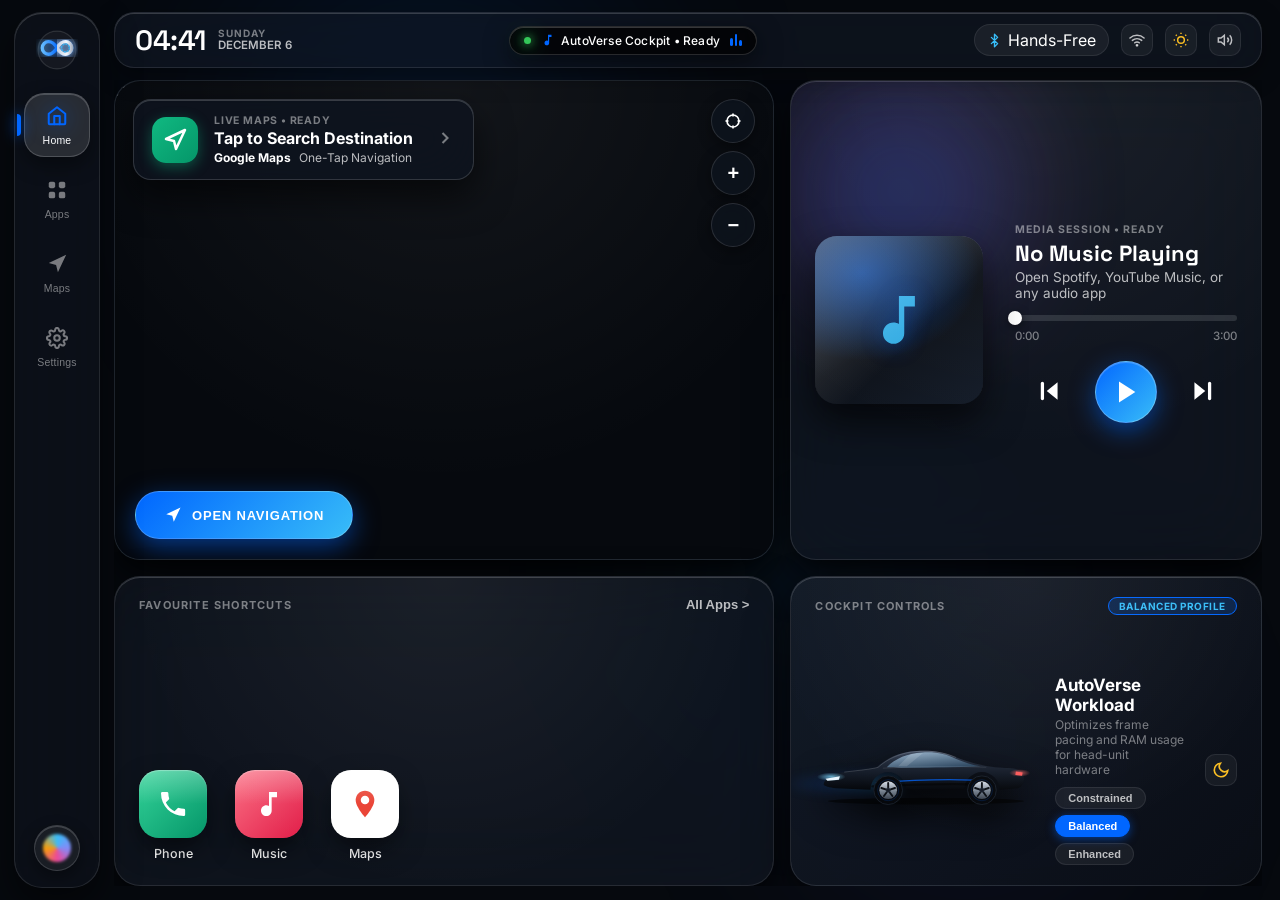
==== app/src/main/assets/cockpit/index.html @ 9f573e47 "0.25.0 theme engine: cockpit dashboard, 12 dynamic themes + icon engine, voice, OBD2, offline maps -" ====
<!DOCTYPE html>
<html lang="en" class="dark">
<head>
  <meta charset="UTF-8" />
  <meta name="viewport" content="width=device-width, initial-scale=1.0" />
  <title>AutoVerse Digital Cockpit — Automotive Edition</title>
  <!-- Google Fonts: SF Pro / Inter & Space Grotesk -->
  <link rel="preconnect" href="https://fonts.googleapis.com" />
  <link rel="preconnect" href="https://fonts.gstatic.com" crossorigin />
  <link href="https://fonts.googleapis.com/css2?family=Geist:wght@400;500;600;700&family=Inter:wght@300;400;500;600;700&family=Space+Grotesk:wght@500;600;700&display=swap" rel="stylesheet" />
  <link rel="stylesheet" href="leaflet/leaflet.css" />
  <link rel="stylesheet" href="style.css" />
</head>
<body class="theme-cobalt">
  <!-- Dynamic Ambient Mesh Backdrop Glow -->
  <div class="ambient-mesh-canvas">
    <div class="mesh-orb orb-1"></div>
    <div class="mesh-orb orb-2"></div>
    <div class="mesh-orb orb-3"></div>
    <div class="starfield-particles" id="starfieldParticles"></div>
  </div>

  <!-- Premium theme signature backdrop (pure CSS, static, GPU-composited) -->
  <div class="theme-flair" id="themeFlair" aria-hidden="true"></div>

  <div class="cockpit-container">
    
    <!-- ======================================================================
         APPLE CARPLAY FLOATING DOCK (LEFT NAVIGATION RAIL)
         ====================================================================== -->
    <aside class="apple-dock" id="appleDock">
      <div class="dock-header">
        <!-- Automotive Emblem with Prismatic Sheen -->
        <div class="dock-brand-emblem" id="brandEmblem" title="AutoVerse Cockpit OS">
          <svg viewBox="0 0 40 40" width="42" height="42" fill="none">
            <defs>
              <linearGradient id="avLoopBlue" x1="4" y1="18" x2="20" y2="18" gradientUnits="userSpaceOnUse">
                <stop stop-color="#6FC4FF"/>
                <stop offset="1" stop-color="#0E71FD"/>
              </linearGradient>
              <linearGradient id="avLoopChrome" x1="21" y1="18" x2="36" y2="18" gradientUnits="userSpaceOnUse">
                <stop stop-color="#C7D2E2"/>
                <stop offset="0.55" stop-color="#F2F6FC"/>
                <stop offset="1" stop-color="#94A1B3"/>
              </linearGradient>
              <clipPath id="avLoopRightClip"><rect x="20" y="0" width="20" height="40"/></clipPath>
              <filter id="appleGlow" x="-20%" y="-20%" width="140%" height="140%">
                <feGaussianBlur stdDeviation="3.5" result="blur" />
                <feComposite in="SourceGraphic" in2="blur" operator="over" />
              </filter>
            </defs>
            <circle cx="20" cy="20" r="18" fill="rgba(255, 255, 255, 0.04)" stroke="rgba(255, 255, 255, 0.12)" stroke-width="1.2"/>
            <path d="M12 24C8.68629 24 6 21.3137 6 18C6 14.6863 8.68629 12 12 12C15.3137 12 18 14.6863 20 18C22 21.3137 24.6863 24 28 24C31.3137 24 34 21.3137 34 18C34 14.6863 31.3137 12 28 12C24.6863 12 22 14.6863 20 18C18 21.3137 15.3137 24 12 24Z" stroke="url(#avLoopBlue)" stroke-width="3.2" stroke-linecap="round" stroke-linejoin="round" filter="url(#appleGlow)"/>
            <g clip-path="url(#avLoopRightClip)">
              <path d="M12 24C8.68629 24 6 21.3137 6 18C6 14.6863 8.68629 12 12 12C15.3137 12 18 14.6863 20 18C22 21.3137 24.6863 24 28 24C31.3137 24 34 21.3137 34 18C34 14.6863 31.3137 12 28 12C24.6863 12 22 14.6863 20 18C18 21.3137 15.3137 24 12 24Z" stroke="url(#avLoopChrome)" stroke-width="3.2" stroke-linecap="round" stroke-linejoin="round" filter="url(#appleGlow)"/>
              <circle cx="28" cy="18" r="3.7" stroke="#35B4F2" stroke-width="1.3" stroke-dasharray="1.1 1.8" stroke-linecap="round" opacity="0.95"/>
            </g>
          </svg>
        </div>
      </div>

      <!-- Dock Navigation Items (Apple Spring Tactile Tiles) -->
      <nav class="dock-nav-group">
        <button class="dock-tile active" data-tab="home" title="Home Dashboard">
          <div class="dock-icon-box">
            <svg viewBox="0 0 24 24" width="22" height="22" fill="none" stroke="currentColor" stroke-width="2.2" stroke-linecap="round" stroke-linejoin="round">
              <path d="M3 9.5L12 2.5L21 9.5V20C21 20.5523 20.5523 21 20 21H4C3.44772 21 3 20.5523 3 20V9.5Z" />
              <path d="M9 21V12H15V21" />
            </svg>
          </div>
          <span class="dock-caption">Home</span>
          <div class="dock-pill-indicator"></div>
        </button>

        <button class="dock-tile" data-tab="apps" title="App Library">
          <div class="dock-icon-box">
            <svg viewBox="0 0 24 24" width="22" height="22" fill="currentColor">
              <rect x="3" y="3" width="7" height="7" rx="2" />
              <rect x="14" y="3" width="7" height="7" rx="2" />
              <rect x="3" y="14" width="7" height="7" rx="2" />
              <rect x="14" y="14" width="7" height="7" rx="2" />
            </svg>
          </div>
          <span class="dock-caption">Apps</span>
          <div class="dock-pill-indicator"></div>
        </button>

        <button class="dock-tile" data-tab="navigation" title="Navigation &amp; Maps">
          <div class="dock-icon-box">
            <svg viewBox="0 0 24 24" width="22" height="22" fill="currentColor">
              <polygon points="3 11 22 2 13 21 11 13 3 11" stroke-linejoin="round" stroke-linecap="round" />
            </svg>
          </div>
          <span class="dock-caption">Maps</span>
          <div class="dock-pill-indicator"></div>
        </button>

        <button class="dock-tile" data-tab="settings" title="System Settings">
          <div class="dock-icon-box">
            <svg viewBox="0 0 24 24" width="22" height="22" fill="none" stroke="currentColor" stroke-width="2.2" stroke-linecap="round" stroke-linejoin="round">
              <circle cx="12" cy="12" r="3" />
              <path d="M19.4 15a1.65 1.65 0 0 0 .33 1.82l.06.06a2 2 0 0 1 0 2.83 2 2 0 0 1-2.83 0l-.06-.06a1.65 1.65 0 0 0-1.82-.33 1.65 1.65 0 0 0-1 1.51V21a2 2 0 0 1-2 2 2 2 0 0 1-2-2v-.09A1.65 1.65 0 0 0 9 19.4a1.65 1.65 0 0 0-1.82.33l-.06.06a2 2 0 0 1-2.83 0 2 2 0 0 1 0-2.83l.06-.06a1.65 1.65 0 0 0 .33-1.82 1.65 1.65 0 0 0-1.51-1H3a2 2 0 0 1-2-2 2 2 0 0 1 2-2h.09A1.65 1.65 0 0 0 4.6 9a1.65 1.65 0 0 0-.33-1.82l-.06-.06a2 2 0 0 1 0-2.83 2 2 0 0 1 2.83 0l.06.06a1.65 1.65 0 0 0 1.82.33H9a1.65 1.65 0 0 0 1-1.51V3a2 2 0 0 1 2-2 2 2 0 0 1 2 2v.09a1.65 1.65 0 0 0 1 1.51 1.65 1.65 0 0 0 1.82-.33l.06-.06a2 2 0 0 1 2.83 0 2 2 0 0 1 0 2.83l-.06.06a1.65 1.65 0 0 0-.33 1.82V9a1.65 1.65 0 0 0 1.51 1H21a2 2 0 0 1 2 2 2 2 0 0 1-2 2h-.09a1.65 1.65 0 0 0-1.51 1z"/>
            </svg>
          </div>
          <span class="dock-caption">Settings</span>
          <div class="dock-pill-indicator"></div>
        </button>
      </nav>

      <!-- Bottom Voice Assistant Quick Launch -->
      <div class="dock-footer">
        <button class="siri-orb-btn" id="siriOrbBtn" title="Voice Assistant">
          <div class="siri-orb-inner"></div>
        </button>
      </div>
    </aside>

    <!-- ======================================================================
         MAIN VIEWPORT
         ====================================================================== -->
    <main class="cockpit-viewport">
      
      <!-- TOP STATUS BAR (FROSTED GLASS ISLAND) -->
      <header class="glass-status-bar">
        <!-- Left: Digital Clock & Date -->
        <div class="status-clock-group">
          <span class="apple-clock" id="clockDisplay">09:41</span>
          <div class="status-date-stack">
            <span class="apple-day" id="dayDisplay">SATURDAY</span>
            <span class="apple-date" id="dateDisplay">OCTOBER 18</span>
          </div>
        </div>

        <!-- Center: Dynamic Island Morphing Capsule -->
        <div class="dynamic-island-capsule" id="dynamicIsland" title="Click to expand Now Playing">
          <div class="island-compact-view">
            <div class="island-pulse-dot"></div>
            <div class="island-content">
              <svg viewBox="0 0 24 24" width="14" height="14" fill="currentColor" class="island-icon">
                <path d="M12 3v10.55c-.59-.34-1.27-.55-2-.55-2.21 0-4 1.79-4 4s1.79 4 4 4 4-1.79 4-4V7h4V3h-6z"/>
              </svg>
              <span class="island-text" id="islandTrack">AutoVerse Cockpit • Ready</span>
            </div>
            <div class="island-bars">
              <span class="wave-bar b1"></span>
              <span class="wave-bar b2"></span>
              <span class="wave-bar b3"></span>
            </div>
          </div>

          <!-- Expanded Island Dropdown Tray -->
          <div class="island-expanded-tray" id="islandExpandedTray">
            <div class="expanded-island-inner">
              <div class="expanded-thumb">
                <div class="artwork-fallback" aria-hidden="true">
                  <svg viewBox="0 0 24 24"><path d="M12 3v10.55c-.59-.34-1.27-.55-2-.55-2.21 0-4 1.79-4 4s1.79 4 4 4 4-1.79 4-4V7h4V3h-6z" fill="currentColor"/></svg>
                </div>
                <img class="expanded-thumb-img" alt="" hidden />
              </div>
              <div class="expanded-meta">
                <span class="expanded-title">No Music Playing</span>
                <span class="expanded-artist">AutoVerse Media</span>
              </div>
              <div class="expanded-controls">
                <button class="island-mini-btn" id="islandPrevBtn">⏮</button>
                <button class="island-mini-btn island-play-btn" id="islandPlayBtn">▶</button>
                <button class="island-mini-btn" id="islandNextBtn">⏭</button>
              </div>
            </div>
          </div>
        </div>

        <!-- Right: Real Automotive Head-Unit Connectivity & Controls -->
        <div class="status-hardware-group">
          <!-- Driving-mode indicator (shown when the vehicle is moving) -->
          <div class="glass-status-chip driving-chip" id="drivingChip" title="Driving mode active" hidden>
            <svg viewBox="0 0 24 24" width="14" height="14" fill="none" stroke="#4ADE80" stroke-width="2.2" stroke-linecap="round" stroke-linejoin="round">
              <circle cx="12" cy="12" r="9"/>
              <circle cx="12" cy="12" r="3"/>
              <path d="M12 3v6M3.5 9.5l5.6 1.6M20.5 9.5l-5.6 1.6M6 19l4-4.5M18 19l-4-4.5"/>
            </svg>
            <span>Driving</span>
          </div>
          <!-- Bluetooth Phone Status -->
          <div class="glass-status-chip bt-status-chip" title="Bluetooth Hands-Free Connected">
            <svg viewBox="0 0 24 24" width="15" height="15" fill="none" stroke="#38BDF8" stroke-width="2.2" stroke-linecap="round" stroke-linejoin="round">
              <path d="M7 7l10 10-5 5V2l5 5L7 17"/>
            </svg>
            <span class="bt-name-text">Hands-Free</span>
          </div>

          <!-- Wi-Fi Link -->
          <div class="glass-icon-chip" title="Wi-Fi Hotspot Connected">
            <svg viewBox="0 0 24 24" width="16" height="16" fill="none" stroke="currentColor" stroke-width="2.2" stroke-linecap="round" stroke-linejoin="round">
              <path d="M5 12.55a11 11 0 0 1 14.08 0"/>
              <path d="M1.42 9a16 16 0 0 1 21.16 0"/>
              <path d="M8.53 16.11a6 6 0 0 1 6.95 0"/>
              <circle cx="12" cy="20" r="1" fill="currentColor"/>
            </svg>
          </div>

          <!-- Quick Night Dimmer / Screen Off Toggle -->
          <button class="glass-icon-chip spring-press" id="headlightDimmerBtn" title="Toggle Night Dimmer / Blackout Mode">
            <svg viewBox="0 0 24 24" width="16" height="16" fill="none" stroke="#FBBF24" stroke-width="2.2">
              <circle cx="12" cy="12" r="5"/>
              <line x1="12" y1="1" x2="12" y2="3"/>
              <line x1="12" y1="21" x2="12" y2="23"/>
              <line x1="4.22" y1="4.22" x2="5.64" y2="5.64"/>
              <line x1="18.36" y1="18.36" x2="19.78" y2="19.78"/>
              <line x1="1" y1="12" x2="3" y2="12"/>
              <line x1="21" y1="12" x2="23" y2="12"/>
              <line x1="4.22" y1="19.78" x2="5.64" y2="18.36"/>
              <line x1="18.36" y1="5.64" x2="19.78" y2="4.22"/>
            </svg>
          </button>

          <!-- Master Audio Mute Toggle -->
          <button class="glass-icon-chip spring-press" id="masterMuteBtn" title="Mute Audio">
            <svg viewBox="0 0 24 24" width="16" height="16" fill="none" stroke="currentColor" stroke-width="2.2">
              <polygon points="11 5 6 9 2 9 2 15 6 15 11 19 11 5"/>
              <path d="M19.07 4.93a10 10 0 0 1 0 14.14M15.54 8.46a5 5 0 0 1 0 7.07"/>
            </svg>
          </button>
        </div>
      </header>

      <!-- ======================================================================
           TAB 1: APPLE CARPLAY DASHBOARD (HOME SCREEN)
           ====================================================================== -->
      <section class="screen-canvas active" id="tab-home">
        <div class="home-bento-grid">
          
          <!-- TOP-LEFT (HERO): LIVE GOOGLE MAPS WIDGET -->
          <div class="glass-card hero-maps-bento interactive-tilt">
            <!-- Real Live Interactive Map Canvas -->
            <div id="liveHomeMap" class="real-live-map-hero"></div>
            
            <!-- Map Vignette Overlay -->
            <div class="map-depth-vignette"></div>

            <!-- GPS Accuracy & Provider Status -->
            <div class="nav-status-pill">
              <span class="dot-gps-live"></span>
              <span id="homeGpsStatusText">GPS Active • Google Maps Live</span>
            </div>

            <!-- Dynamic Commute / Route Handoff Navigation Island -->
            <div class="tbt-guidance-pill" id="homeNavGuidanceCard" data-nav-target="navigation">
              <div class="tbt-turn-icon-box" id="homeNavTurnIcon">
                <svg viewBox="0 0 24 24" width="24" height="24" fill="none" stroke="#FFFFFF" stroke-width="2.5" stroke-linecap="round" stroke-linejoin="round">
                  <polygon points="3 11 22 2 13 21 11 13 3 11"/>
                </svg>
              </div>
              <div class="tbt-turn-info">
                <div class="tbt-dest-tag" id="homeNavTag">LIVE MAPS • READY</div>
                <div class="tbt-maneuver-text" id="homeNavManeuver">Tap to Search Destination</div>
                <div class="tbt-eta-meta" id="homeNavEta">
                  <span class="tbt-eta-min" id="homeNavEtaMin">Google Maps</span>
                  <span class="tbt-eta-dist" id="homeNavEtaDist">One-Tap Navigation</span>
                </div>
              </div>
              <div class="tbt-arrow-btn">
                <svg viewBox="0 0 24 24" width="20" height="20" fill="none" stroke="currentColor" stroke-width="2.5">
                  <polyline points="9 18 15 12 9 6"/>
                </svg>
              </div>
            </div>

            <!-- Floating Quick Map Controls -->
            <div class="map-floating-controls">
              <button class="glass-round-ctrl spring-press" id="homeRecenterBtn" title="Recenter Location">
                <svg viewBox="0 0 24 24" width="18" height="18" fill="none" stroke="currentColor" stroke-width="2.2">
                  <circle cx="12" cy="12" r="8"/>
                  <line x1="12" y1="2" x2="12" y2="6"/>
                  <line x1="12" y1="18" x2="12" y2="22"/>
                  <line x1="2" y1="12" x2="6" y2="12"/>
                  <line x1="18" y1="12" x2="22" y2="12"/>
                </svg>
              </button>
              <button class="glass-round-ctrl spring-press" id="homeZoomInBtn" title="Zoom In">+</button>
              <button class="glass-round-ctrl spring-press" id="homeZoomOutBtn" title="Zoom Out">−</button>
            </div>

            <!-- Floating Action Button: OPEN NAVIGATION -->
            <button class="apple-primary-pill-btn magnetic-btn spring-press" data-nav-target="navigation">
              <svg viewBox="0 0 24 24" width="18" height="18" fill="currentColor">
                <polygon points="3 11 22 2 13 21 11 13 3 11"/>
              </svg>
              <span>OPEN NAVIGATION</span>
            </button>
          </div>

          <!-- TOP-RIGHT: AUTOMOTIVE MEDIA PLAYER WIDGET -->
          <div class="glass-card hero-media-bento interactive-tilt is-paused">
            <!-- Dynamic Album Art Atmospheric Glow -->
            <div class="media-ambient-glow" id="mediaGlow"></div>

            <div class="media-bento-content">
              <!-- High-Res Album Art with Subtle Specular Sheen -->
              <div class="album-stage-wrap">
                <div class="album-artwork-frame">
                  <div class="artwork-fallback" aria-hidden="true">
                    <svg viewBox="0 0 24 24"><path d="M12 3v10.55c-.59-.34-1.27-.55-2-.55-2.21 0-4 1.79-4 4s1.79 4 4 4 4-1.79 4-4V7h4V3h-6z" fill="currentColor"/></svg>
                  </div>
                  <img class="album-img" alt="AutoVerse Media" hidden />
                  <div class="album-glass-glare"></div>
                </div>
              </div>

              <!-- Track Metadata & Fluid Transport Controls -->
              <div class="media-body">
                <div class="track-header-row">
                  <div class="track-info">
                    <span class="music-source-label" id="musicSourceLabel">MEDIA SESSION • READY</span>
                    <h2 class="track-name" id="trackTitle">No Music Playing</h2>
                    <p class="track-creator" id="trackArtist">Open Spotify, YouTube Music, or any audio app</p>
                  </div>
                </div>

                <!-- Interactive Fluid Scrubber -->
                <div class="apple-scrubber-wrap">
                  <div class="scrubber-track" id="progressBar">
                    <div class="scrubber-elapsed" id="progressFill" style="width: 0%;"></div>
                    <div class="scrubber-knob" id="progressThumb" style="left: 0%;"></div>
                  </div>
                  <div class="scrubber-timestamps">
                    <span id="currentTime">0:00</span>
                    <span id="totalTime">0:00</span>
                  </div>
                </div>

                <!-- Automotive Large Touch Transport Actions -->
                <div class="transport-dock">
                  <button class="transport-icon-btn prev-btn spring-press" id="prevTrackBtn" title="Previous Track">
                    <svg viewBox="0 0 24 24" width="26" height="26" fill="currentColor">
                      <polygon points="19 20 9 12 19 4 19 20"/>
                      <line x1="5" y1="19" x2="5" y2="5" stroke="currentColor" stroke-width="3" stroke-linecap="round"/>
                    </svg>
                  </button>

                  <button class="apple-play-circle-btn magnetic-btn spring-press" id="playPauseBtn" title="Play / Pause">
                    <svg class="icon-pause" viewBox="0 0 24 24" width="28" height="28" fill="currentColor" style="display: none;">
                      <rect x="6" y="4" width="4" height="16" rx="2"/>
                      <rect x="14" y="4" width="4" height="16" rx="2"/>
                    </svg>
                    <svg class="icon-play" viewBox="0 0 24 24" width="28" height="28" fill="currentColor">
                      <polygon points="6 3 20 12 6 21 6 3"/>
                    </svg>
                  </button>

                  <button class="transport-icon-btn next-btn spring-press" id="nextTrackBtn" title="Next Track">
                    <svg viewBox="0 0 24 24" width="26" height="26" fill="currentColor">
                      <polygon points="5 4 15 12 5 20 5 4"/>
                      <line x1="19" y1="5" x2="19" y2="19" stroke="currentColor" stroke-width="3" stroke-linecap="round"/>
                    </svg>
                  </button>
                </div>
              </div>
            </div>
          </div>

          <!-- BOTTOM-LEFT: FAVOURITES DOCK -->
          <div class="glass-card favourites-bento interactive-tilt">
            <div class="card-cap-row">
              <span class="card-cap-title">FAVOURITE SHORTCUTS</span>
              <button class="card-action-link" data-nav-target="apps">All Apps &gt;</button>
            </div>
            
            <div class="fav-squircles-row" id="homeFavShortcutsRow">
              <!-- Phone -->
              <div class="fav-squircle-item spring-press" data-app="phone">
                <div class="ios-squircle squircle-phone">
                  <svg viewBox="0 0 24 24" width="32" height="32" fill="#FFFFFF">
                    <path d="M6.62 10.79a15.05 15.05 0 006.59 6.59l2.2-2.2a1 1 0 011.02-.24 11.72 11.72 0 003.68.59 1 1 0 011 1v3.5a1 1 0 01-1 1A17 17 0 013 4a1 1 0 011-1h3.5a1 1 0 011 1 11.72 11.72 0 00.59 3.68 1 1 0 01-.24 1.02l-2.23 2.09z"/>
                  </svg>
                  <div class="squircle-gloss"></div>
                </div>
                <span class="fav-squircle-name">Phone</span>
              </div>

              <!-- Music -->
              <div class="fav-squircle-item spring-press" data-app="music">
                <div class="ios-squircle squircle-music">
                  <svg viewBox="0 0 24 24" width="32" height="32" fill="#FFFFFF">
                    <path d="M12 3v10.55c-.59-.34-1.27-.55-2-.55-2.21 0-4 1.79-4 4s1.79 4 4 4 4-1.79 4-4V7h4V3h-6z"/>
                  </svg>
                  <div class="squircle-gloss"></div>
                </div>
                <span class="fav-squircle-name">Music</span>
              </div>

              <!-- Maps -->
              <div class="fav-squircle-item spring-press" data-app="maps">
                <div class="ios-squircle squircle-maps">
                  <svg viewBox="0 0 24 24" width="32" height="32">
                    <path fill="#EA4335" d="M12 2C8.13 2 5 5.13 5 9c0 5.25 7 13 7 13s7-7.75 7-13c0-3.87-3.13-7-7-7z"/>
                    <circle fill="#FFFFFF" cx="12" cy="9" r="3.2"/>
                  </svg>
                  <div class="squircle-gloss"></div>
                </div>
                <span class="fav-squircle-name">Maps</span>
              </div>
            </div>
          </div>

          <!-- BOTTOM-RIGHT: COCKPIT CONTROLS & PERFORMANCE -->
          <div class="glass-card drive-mode-bento interactive-tilt" id="driveModeCard">
            <div class="card-cap-row">
              <span class="card-cap-title">COCKPIT CONTROLS</span>
              <span class="drive-state-badge" id="driveBadge">BALANCED PROFILE</span>
            </div>
            
            <div class="drive-mode-wrap">
              <!-- Vector Coupe Silhouette (pure code, theme-reactive accents) -->
              <div class="car-silhouette-stage" id="carSilhouetteStage">
                <svg class="car-render-img" id="carModelImg" viewBox="0 0 460 170" role="img" aria-label="Vehicle Cockpit">
                  <defs>
                    <linearGradient id="avcar-body" x1="0" y1="0" x2="0" y2="1">
                      <stop offset="0" stop-color="#3E4A5F"/>
                      <stop offset="0.25" stop-color="#222B3B"/>
                      <stop offset="0.6" stop-color="#131A26"/>
                      <stop offset="1" stop-color="#05070B"/>
                    </linearGradient>
                    <linearGradient id="avcar-glass" x1="0" y1="0" x2="0.6" y2="1">
                      <stop offset="0" stop-color="#A9C6DE"/>
                      <stop offset="1" stop-color="#33506B"/>
                    </linearGradient>
                    <linearGradient id="avcar-rim" x1="0" y1="0" x2="0" y2="1">
                      <stop offset="0" stop-color="#D7DEE9"/>
                      <stop offset="0.55" stop-color="#77828F"/>
                      <stop offset="1" stop-color="#3C4552"/>
                    </linearGradient>
                    <radialGradient id="avcar-head-glow">
                      <stop offset="0" stop-color="#7FD8FF" stop-opacity="0.9"/>
                      <stop offset="1" stop-color="#7FD8FF" stop-opacity="0"/>
                    </radialGradient>
                    <radialGradient id="avcar-tail-glow">
                      <stop offset="0" stop-color="#FF6B6B" stop-opacity="0.9"/>
                      <stop offset="1" stop-color="#FF6B6B" stop-opacity="0"/>
                    </radialGradient>
                  </defs>

                  <!-- ground shadow -->
                  <ellipse cx="232" cy="151" rx="205" ry="7" fill="#000000" opacity="0.55"/>

                  <!-- body with wheel-arch cutouts -->
                  <path fill="url(#avcar-body)" d="M 18 116
                    C 20 104 32 95 56 91
                    C 82 87 106 85 128 81
                    C 148 62 176 48 212 46
                    C 244 44 268 48 292 58
                    C 322 70 348 76 376 80
                    C 398 82 414 81 424 85
                    C 433 88 438 96 437 106
                    C 436 114 432 121 424 124
                    L 386 127
                    A 37 37 0 0 0 312 127
                    L 190 127
                    A 37 37 0 0 0 116 127
                    L 44 124
                    C 30 122 20 120 18 116 Z"/>

                  <!-- greenhouse glass -->
                  <path fill="url(#avcar-glass)" opacity="0.88" d="M 150 80
                    C 168 61 194 51 224 49
                    C 252 47 274 52 294 62
                    C 312 70 330 75 346 78
                    C 300 81 200 82 150 80 Z"/>
                  <!-- glass specular streak -->
                  <path fill="#FFFFFF" opacity="0.14" d="M 200 52 L 226 50 L 192 78 L 174 78 Z"/>

                  <!-- top body highlight -->
                  <path fill="none" stroke="#FFFFFF" stroke-opacity="0.16" stroke-width="2" stroke-linecap="round" d="M 62 90
                    C 96 86 118 84 132 80
                    C 152 62 180 49 214 47
                    C 246 45 270 49 294 59"/>
                  <!-- beltline crease -->
                  <path fill="none" stroke="#FFFFFF" stroke-opacity="0.10" stroke-width="2" d="M 142 82 C 220 78 300 78 358 80"/>
                  <!-- rocker shadow -->
                  <path fill="none" stroke="#000000" stroke-opacity="0.55" stroke-width="5" stroke-linecap="round" d="M 120 120 C 200 116 280 114 344 116"/>
                  <!-- accent blade (theme-tinted) -->
                  <path fill="none" style="stroke: var(--accent-primary, #38BDF8)" stroke-opacity="0.75" stroke-width="2.5" stroke-linecap="round" d="M 128 113 C 200 107 280 105 330 107"/>

                  <!-- headlight + taillight -->
                  <ellipse cx="34" cy="100" rx="30" ry="9" fill="url(#avcar-head-glow)" opacity="0.85"/>
                  <path fill="#EAF6FF" d="M 22 104 L 52 99 L 50 106 L 26 108 Z"/>
                  <ellipse cx="428" cy="92" rx="22" ry="8" fill="url(#avcar-tail-glow)" opacity="0.8"/>
                  <path fill="#FF5C5C" d="M 420 89 L 434 91 L 433 98 L 419 96 Z"/>

                  <!-- wheels -->
                  <g>
                    <circle cx="153" cy="128" r="30" fill="#06080C" stroke="#1A212C" stroke-width="2"/>
                    <circle cx="153" cy="128" r="22" fill="none" style="stroke: var(--accent-primary, #38BDF8)" stroke-opacity="0.3" stroke-width="1.2"/>
                    <circle cx="153" cy="128" r="18.5" fill="url(#avcar-rim)"/>
                    <g stroke="#0C1016" stroke-width="4" stroke-linecap="round">
                      <line x1="153" y1="113" x2="153" y2="124"/>
                      <line x1="153" y1="113" x2="153" y2="124" transform="rotate(72 153 128)"/>
                      <line x1="153" y1="113" x2="153" y2="124" transform="rotate(144 153 128)"/>
                      <line x1="153" y1="113" x2="153" y2="124" transform="rotate(216 153 128)"/>
                      <line x1="153" y1="113" x2="153" y2="124" transform="rotate(288 153 128)"/>
                    </g>
                    <circle cx="153" cy="128" r="4.5" fill="#151B26" stroke="#303B4C" stroke-width="1"/>
                  </g>
                  <g>
                    <circle cx="349" cy="128" r="30" fill="#06080C" stroke="#1A212C" stroke-width="2"/>
                    <circle cx="349" cy="128" r="22" fill="none" style="stroke: var(--accent-primary, #38BDF8)" stroke-opacity="0.3" stroke-width="1.2"/>
                    <circle cx="349" cy="128" r="18.5" fill="url(#avcar-rim)"/>
                    <g stroke="#0C1016" stroke-width="4" stroke-linecap="round">
                      <line x1="349" y1="113" x2="349" y2="124"/>
                      <line x1="349" y1="113" x2="349" y2="124" transform="rotate(72 349 128)"/>
                      <line x1="349" y1="113" x2="349" y2="124" transform="rotate(144 349 128)"/>
                      <line x1="349" y1="113" x2="349" y2="124" transform="rotate(216 349 128)"/>
                      <line x1="349" y1="113" x2="349" y2="124" transform="rotate(288 349 128)"/>
                    </g>
                    <circle cx="349" cy="128" r="4.5" fill="#151B26" stroke="#303B4C" stroke-width="1"/>
                  </g>
                </svg>
                <div class="headlight-volumetric-cone"></div>
              </div>

              <div class="drive-mode-info">
                <h3 class="drive-heading">AutoVerse Workload</h3>
                <p class="drive-subtext">Optimizes frame pacing and RAM usage for head-unit hardware</p>
                
                <!-- Performance Profile Segmented Selector -->
                <div class="drive-modes-segmented">
                  <button class="mode-chip" data-profile="Constrained">Constrained</button>
                  <button class="mode-chip active" data-profile="Balanced">Balanced</button>
                  <button class="mode-chip" data-profile="Enhanced">Enhanced</button>
                </div>

                <!-- Tier 2: live engine data over a paired ELM327 adapter -->
                <div class="obd-strip" id="obdStrip" hidden>
                  <div class="obd-head">
                    <span class="obd-title">ENGINE · OBD</span>
                    <span class="obd-state" id="obdStateText">Off</span>
                  </div>
                  <div class="obd-body" id="obdBody"></div>
                </div>
              </div>

              <button class="glass-icon-chip spring-press" id="quickDimmerBtn" title="Toggle Night Dimmer">
                <svg viewBox="0 0 24 24" width="18" height="18" fill="none" stroke="#FBBF24" stroke-width="2.2">
                  <path d="M21 12.79A9 9 0 1 1 11.21 3 7 7 0 0 0 21 12.79z"/>
                </svg>
              </button>
            </div>
          </div>

        </div>
      </section>

      <!-- ======================================================================
           TAB 2: APPLE CARPLAY APP LIBRARY (24 HANDCRAFTED SQUIRCLE ICONS)
           ====================================================================== -->
      <section class="screen-canvas" id="tab-apps">
        <div class="apps-bento-layout">
          
          <!-- LEFT / MAIN 24 APPS GRID VIEW -->
          <div class="glass-card apps-main-canvas interactive-tilt">
            
            <!-- Apple Spotlight Search & View Toggle -->
            <div class="spotlight-search-row">
              <div class="apple-search-capsule">
                <svg class="search-magnifier" viewBox="0 0 24 24" width="18" height="18" fill="none" stroke="currentColor" stroke-width="2.2">
                  <circle cx="11" cy="11" r="8"/>
                  <line x1="21" y1="21" x2="16.65" y2="16.65"/>
                </svg>
                <input type="text" id="appSearchInput" class="spotlight-input" placeholder="Search apps, podcasts, navigation..." />
                <button class="siri-dictate-btn" title="Voice Search">
                  <svg viewBox="0 0 24 24" width="16" height="16" fill="currentColor">
                    <rect x="9" y="3" width="6" height="11" rx="3"/>
                    <path d="M5 10a7 7 0 0 0 14 0" stroke="currentColor" stroke-width="2" stroke-linecap="round" fill="none"/>
                    <line x1="12" y1="17" x2="12" y2="21" stroke="currentColor" stroke-width="2"/>
                  </svg>
                </button>
              </div>

              <!-- View Layout Switcher -->
              <div class="segmented-view-switch">
                <button class="seg-btn active" id="viewBtnGrid" title="Grid View">
                  <svg viewBox="0 0 24 24" width="18" height="18" fill="currentColor">
                    <rect x="3" y="3" width="7" height="7" rx="2"/>
                    <rect x="14" y="3" width="7" height="7" rx="2"/>
                    <rect x="3" y="14" width="7" height="7" rx="2"/>
                    <rect x="14" y="14" width="7" height="7" rx="2"/>
                  </svg>
                </button>
                <button class="seg-btn" id="viewBtnList" title="List View">
                  <svg viewBox="0 0 24 24" width="18" height="18" fill="none" stroke="currentColor" stroke-width="2.2">
                    <line x1="8" y1="6" x2="21" y2="6"/>
                    <line x1="8" y1="12" x2="21" y2="12"/>
                    <line x1="8" y1="18" x2="21" y2="18"/>
                    <circle cx="4" cy="6" r="1.5" fill="currentColor"/>
                    <circle cx="4" cy="12" r="1.5" fill="currentColor"/>
                    <circle cx="4" cy="18" r="1.5" fill="currentColor"/>
                  </svg>
                </button>
              </div>
            </div>

            <!-- Apple Category Filters -->
            <div class="apple-filter-strip" id="appCategoryPills">
              <button class="filter-capsule active" data-cat="all">All Apps</button>
              <button class="filter-capsule" data-cat="navigation">Navigation</button>
              <button class="filter-capsule" data-cat="music_audio">Music &amp; Audio</button>
              <button class="filter-capsule" data-cat="communication">Communication</button>
              <button class="filter-capsule" data-cat="video">Video</button>
              <button class="filter-capsule" data-cat="tools">Tools</button>
              <button class="filter-capsule" data-cat="others">Others</button>
            </div>

            <!-- 24 INDIVIDUAL APPLE CARPLAY APPS WITH STAGGERED ENTRANCES -->
            <div class="apps-spring-grid" id="appsGridContainer">
              <!-- Dynamically populated from real installed device apps -->
            </div>
          </div>

          <!-- RIGHT SIDEBAR: APPLE CARPLAY WIDGETS -->
          <div class="apps-sidebar-column">
            
            <!-- Favourites Bento Card -->
            <div class="glass-card sidebar-fav-bento interactive-tilt">
              <div class="card-cap-row">
                <span class="card-cap-title">FAVOURITES</span>
                <button class="card-action-link" id="btnEditFavs">Edit &gt;</button>
              </div>

              <div class="sidebar-fav-grid" id="sidebarFavGrid">
                <!-- Dynamically populated from real installed apps -->
              </div>
            </div>

            <!-- Recently Used Activity Bento -->
            <div class="glass-card sidebar-recent-bento interactive-tilt">
              <div class="card-cap-row">
                <span class="card-cap-title">RECENTLY USED</span>
                <button class="chevron-arrow" id="btnRecentDetails" style="background:none;border:none;color:inherit;cursor:pointer;">&gt;</button>
              </div>

              <div class="recent-spring-list" id="sidebarRecentList">
                <!-- Dynamically populated from launched apps -->
              </div>
            </div>

          </div>

        </div>
      </section>

      <!-- ======================================================================
           TAB 3: APPLE MAPS NAVIGATION (FULL CARTOGRAPHY VIEW)
           ====================================================================== -->
      <section class="screen-canvas" id="tab-navigation">
        <div class="nav-bento-layout">
          
          <!-- FULL MAP VIEWPORT -->
          <div class="glass-card nav-map-canvas-card" id="navMapContainer">
            <!-- Real Live Interactive Google Map Canvas -->
            <div id="liveNavMap" class="real-live-map"></div>

            <!-- Floating Apple Maps Search Bar -->
            <div class="offline-banner" id="offlineBanner" hidden>
              <span>⚠ Offline — showing areas you've viewed; saved &amp; recent places still searchable</span>
            </div>

            <div class="floating-apple-maps-search">
              <div class="maps-pin-symbol">
                <svg viewBox="0 0 24 24" width="22" height="22">
                  <path fill="#EA4335" d="M12 2C8.13 2 5 5.13 5 9c0 5.25 7 13 7 13s7-7.75 7-13c0-3.87-3.13-7-7-7z"/>
                  <circle fill="#FFFFFF" cx="12" cy="9" r="3"/>
                </svg>
              </div>
              <input type="text" class="maps-search-input" placeholder="Search places, addresses, charging..." />
              <button class="maps-siri-mic" title="Voice Search">
                <svg viewBox="0 0 24 24" width="18" height="18" fill="none" stroke="currentColor" stroke-width="2.2" stroke-linecap="round">
                  <path d="M12 1a3 3 0 0 0-3 3v8a3 3 0 0 0 6 0V4a3 3 0 0 0-3-3z"/>
                  <path d="M19 10v2a7 7 0 0 1-14 0v-2"/>
                  <line x1="12" y1="19" x2="12" y2="23"/>
                  <line x1="8" y1="23" x2="16" y2="23"/>
                </svg>
              </button>
            </div>

            <!-- Floating Speed Limit & Status HUD -->
            <div class="maps-hud-cluster">
              <div class="speed-limit-badge">
                <span class="speed-text" id="liveSpeedText">0</span>
                <span class="speed-sub">KM/H</span>
              </div>
            </div>

            <!-- Bottom Left Map Quick Controls -->
            <div class="maps-control-vertical-stack">
              <button class="glass-square-ctrl" id="navRecenterBtn" title="Current Location Crosshair">
                <svg viewBox="0 0 24 24" width="20" height="20" fill="none" stroke="currentColor" stroke-width="2.2">
                  <circle cx="12" cy="12" r="7"/>
                  <circle cx="12" cy="12" r="2.5" fill="currentColor"/>
                  <line x1="12" y1="2" x2="12" y2="5"/>
                  <line x1="12" y1="19" x2="12" y2="22"/>
                  <line x1="2" y1="12" x2="5" y2="12"/>
                  <line x1="19" y1="12" x2="22" y2="12"/>
                </svg>
              </button>
              <button class="glass-square-ctrl" id="navZoomInBtn" title="Zoom In">+</button>
              <button class="glass-square-ctrl" id="navZoomOutBtn" title="Zoom Out">−</button>
            </div>

            <!-- Bottom Brand -->
            <div class="apple-maps-legal" id="navEngineLegal">AutoVerse Live Navigation • GPS Active</div>

            <!-- Bottom Right "Get Directions" Hero Action -->
            <div class="maps-route-action-box">
              <button class="apple-directions-pill magnetic-btn" id="btnGetDirections">
                <svg viewBox="0 0 24 24" width="18" height="18" fill="currentColor">
                  <polygon points="3 11 22 2 13 21 11 13 3 11"/>
                </svg>
                <span>Get Directions</span>
              </button>
            </div>
          </div>

          <!-- RIGHT PLACES SIDEBAR (APPLE MAPS DRAWER) -->
          <div class="glass-card nav-places-drawer interactive-tilt" id="navPlacesDrawer">
            <div class="drawer-header-row">
              <h2 class="drawer-heading">Places</h2>
              <div class="drawer-icon-actions">
                <button class="subtle-glass-btn" id="btnTogglePlacesVisibility" title="Toggle visibility">
                  <svg viewBox="0 0 24 24" width="18" height="18" fill="none" stroke="currentColor" stroke-width="2"><path d="M17.94 17.94A10.07 10.07 0 0 1 12 20c-7 0-11-8-11-8a18.45 18.45 0 0 1 5.06-5.94M9.9 4.24A9.12 9.12 0 0 1 12 4c7 0 11 8 11 8a18.5 18.5 0 0 1-2.16 3.19m-6.72-1.07a3 3 0 1 1-4.24-4.24"/><line x1="1" y1="1" x2="23" y2="23"/></svg>
                </button>
                <button class="subtle-glass-btn" id="btnCollapsePlacesDrawer" title="Collapse Drawer">&lt;</button>
              </div>
            </div>

            <!-- Segmented Recent / Saved Tabs -->
            <div class="ios-segmented-tabs">
              <button class="seg-tab-btn active" id="tabPlacesRecent">Recent</button>
              <button class="seg-tab-btn" id="tabPlacesSaved">Saved</button>
            </div>

            <!-- Places List Items (Dynamically Populated from Real Storage) -->
            <div class="places-scroll-shelf" id="placesScrollShelf"></div>

            <!-- Dynamic Places Actions -->
            <div class="places-drawer-actions">
              <button class="drawer-action-btn" id="btnAddSavedPlace">
                <svg viewBox="0 0 24 24" width="16" height="16" fill="none" stroke="currentColor" stroke-width="2.2"><line x1="12" y1="5" x2="12" y2="19"/><line x1="5" y1="12" x2="19" y2="12"/></svg>
                <span>Add Place</span>
              </button>
              <button class="drawer-action-btn" id="btnClearRecents" style="display:none;">
                <svg viewBox="0 0 24 24" width="16" height="16" fill="none" stroke="currentColor" stroke-width="2"><polyline points="3 6 5 6 21 6"/><path d="M19 6v14a2 2 0 0 1-2 2H7a2 2 0 0 1-2-2V6m3 0V4a2 2 0 0 1 2-2h4a2 2 0 0 1 2 2v2"/></svg>
                <span>Clear</span>
              </button>
            </div>
          </div>

        </div>
      </section>

      <!-- ======================================================================
           TAB 4: APPLE SYSTEM SETTINGS (MACOS / IPADOS 3-COLUMN LAYOUT)
           ====================================================================== -->
      <section class="screen-canvas" id="tab-settings">
        <div class="settings-mac-grid">
          
          <!-- LEFT CATEGORY SIDEBAR -->
          <div class="glass-card settings-sidebar-col interactive-tilt">
            <div class="settings-sidebar-header">
              <h1 class="settings-main-title">Settings</h1>
              <p class="settings-sub-meta">AutoVerse Cockpit OS 18.2</p>
            </div>

            <div class="settings-nav-shelf">
              <button class="apple-settings-cell active" data-sub="appearance">
                <div class="cell-glyph-sq glyph-palette"><svg viewBox="0 0 24 24" width="18" height="18" fill="currentColor"><circle cx="13.5" cy="6.5" r=".5"/><circle cx="17.5" cy="10.5" r=".5"/><circle cx="8.5" cy="7.5" r=".5"/><circle cx="6.5" cy="12.5" r=".5"/><path d="M12 2C6.5 2 2 6.5 2 12s4.5 10 10 10c.926 0 1.648-.746 1.648-1.688 0-.437-.18-.835-.437-1.125-.29-.289-.438-.652-.438-1.125a1.64 1.64 0 0 1 1.668-1.668h1.996c3.051 0 5.555-2.503 5.555-5.554C21.965 6.012 17.461 2 12 2z"/></svg></div>
                <div class="cell-body">
                  <span class="cell-title">Appearance</span>
                  <span class="cell-subtitle">Themes, displays, layout</span>
                </div>
                <span class="cell-chevron">&gt;</span>
              </button>

              <button class="apple-settings-cell" data-sub="navigation">
                <div class="cell-glyph-sq glyph-blue"><svg viewBox="0 0 24 24" width="18" height="18" fill="currentColor"><polygon points="3 11 22 2 13 21 11 13 3 11"/></svg></div>
                <div class="cell-body">
                  <span class="cell-title">Navigation</span>
                  <span class="cell-subtitle">Maps, CarPlay handoff</span>
                </div>
                <span class="cell-chevron">&gt;</span>
              </button>

              <button class="apple-settings-cell" data-sub="media">
                <div class="cell-glyph-sq glyph-red"><svg viewBox="0 0 24 24" width="18" height="18" fill="currentColor"><path d="M9 18V5l12-2v13"/><circle cx="6" cy="18" r="3"/><circle cx="18" cy="16" r="3"/></svg></div>
                <div class="cell-body">
                  <span class="cell-title">Spatial Audio</span>
                  <span class="cell-subtitle">Dolby Atmos, EQ profile</span>
                </div>
                <span class="cell-chevron">&gt;</span>
              </button>

              <button class="apple-settings-cell" data-sub="apps">
                <div class="cell-glyph-sq glyph-indigo"><svg viewBox="0 0 24 24" width="18" height="18" fill="currentColor"><rect x="3" y="3" width="7" height="7" rx="1.5"/><rect x="14" y="3" width="7" height="7" rx="1.5"/><rect x="3" y="14" width="7" height="7" rx="1.5"/><rect x="14" y="14" width="7" height="7" rx="1.5"/></svg></div>
                <div class="cell-body">
                  <span class="cell-title">Apps &amp; Dock</span>
                  <span class="cell-subtitle">Quick launch, drawer</span>
                </div>
                <span class="cell-chevron">&gt;</span>
              </button>

              <button class="apple-settings-cell" data-sub="bluetooth">
                <div class="cell-glyph-sq glyph-green"><svg viewBox="0 0 24 24" width="18" height="18" fill="none" stroke="currentColor" stroke-width="2.2"><path d="M7 7l10 10-5 5V2l5 5L7 17"/></svg></div>
                <div class="cell-body">
                  <span class="cell-title">Bluetooth &amp; Network</span>
                  <span class="cell-subtitle">Hands-free, Wi-Fi hotspot</span>
                </div>
                <span class="cell-chevron">&gt;</span>
              </button>

              <button class="apple-settings-cell" data-sub="notifications">
                <div class="cell-glyph-sq glyph-amber"><svg viewBox="0 0 24 24" width="18" height="18" fill="currentColor"><path d="M18 8A6 6 0 0 0 6 8c0 7-3 9-3 9h18s-3-2-3-9"/><path d="M13.73 21a2 2 0 0 1-3.46 0"/></svg></div>
                <div class="cell-body">
                  <span class="cell-title">Driving Focus</span>
                  <span class="cell-subtitle">Silence alerts while driving</span>
                </div>
                <span class="cell-chevron">&gt;</span>
              </button>

              <button class="apple-settings-cell" data-sub="about">
                <div class="cell-glyph-sq glyph-slate"><svg viewBox="0 0 24 24" width="18" height="18" fill="currentColor"><circle cx="12" cy="12" r="10"/><line x1="12" y1="16" x2="12" y2="12"/><line x1="12" y1="8" x2="12.01" y2="8"/></svg></div>
                <div class="cell-body">
                  <span class="cell-title">General &amp; About</span>
                  <span class="cell-subtitle">Version, firmware, reset</span>
                </div>
                <span class="cell-chevron">&gt;</span>
              </button>
            </div>
          </div>

          <!-- CENTER CONTENT COLUMN: SUBPANELS -->
          <div class="settings-content-flow">
            <!-- Search bar -->
            <div class="apple-search-capsule">
              <svg viewBox="0 0 24 24" width="18" height="18" fill="none" stroke="currentColor" stroke-width="2.2"><circle cx="11" cy="11" r="8"/><line x1="21" y1="21" x2="16.65" y2="16.65"/></svg>
              <input type="text" class="spotlight-input" id="settingsSearchInput" placeholder="Search settings..." />
            </div>

            <!-- SUBPANEL 1: APPEARANCE (DEFAULT ACTIVE) -->
            <div class="settings-subpanel active" id="subpanel-appearance">
              <!-- Theme & Display Card -->
              <div class="glass-card settings-section-bento interactive-tilt">
                <h2 class="bento-section-title">Theme &amp; Visual Style</h2>
                <p class="bento-section-desc">Tailor your cockpit ambiance to your preference</p>

                <!-- 5 Curated Apple Themes -->
                <div class="apple-theme-carousel">
                  <!-- Cobalt -->
                  <div class="theme-card-unit active spring-press" data-theme="theme-cobalt">
                    <div class="theme-glass-thumb">
                      <div class="theme-thumb-code tt-cobalt" aria-hidden="true">
                        <span class="ttc-rail"></span><span class="ttc-card ttc-hero"></span><span class="ttc-card ttc-side"></span><span class="ttc-accent"></span>
                      </div>
                      <div class="theme-verified-check">✓</div>
                    </div>
                    <span class="theme-unit-name">Cobalt</span>
                  </div>

                  <!-- Obsidian -->
                  <div class="theme-card-unit spring-press" data-theme="theme-obsidian">
                    <div class="theme-glass-thumb">
                      <div class="theme-thumb-code tt-obsidian" aria-hidden="true">
                        <span class="ttc-rail"></span><span class="ttc-card ttc-hero"></span><span class="ttc-card ttc-side"></span><span class="ttc-accent"></span>
                      </div>
                      <div class="theme-verified-check">✓</div>
                    </div>
                    <span class="theme-unit-name">Obsidian</span>
                  </div>

                  <!-- Neon Pulse -->
                  <div class="theme-card-unit spring-press" data-theme="theme-neon-pulse">
                    <div class="theme-glass-thumb">
                      <div class="theme-thumb-code tt-neon-pulse" aria-hidden="true">
                        <span class="ttc-rail"></span><span class="ttc-card ttc-hero"></span><span class="ttc-card ttc-side"></span><span class="ttc-accent"></span>
                      </div>
                      <div class="theme-verified-check">✓</div>
                    </div>
                    <span class="theme-unit-name">Neon Pulse</span>
                  </div>

                  <!-- Atelier -->
                  <div class="theme-card-unit spring-press" data-theme="theme-atelier">
                    <div class="theme-glass-thumb">
                      <div class="theme-thumb-code tt-atelier" aria-hidden="true">
                        <span class="ttc-rail"></span><span class="ttc-card ttc-hero"></span><span class="ttc-card ttc-side"></span><span class="ttc-accent"></span>
                      </div>
                      <div class="theme-verified-check">✓</div>
                    </div>
                    <span class="theme-unit-name">Atelier</span>
                  </div>

                  <!-- Apex -->
                  <div class="theme-card-unit spring-press" data-theme="theme-apex">
                    <div class="theme-glass-thumb">
                      <div class="theme-thumb-code tt-apex" aria-hidden="true">
                        <span class="ttc-rail"></span><span class="ttc-card ttc-hero"></span><span class="ttc-card ttc-side"></span><span class="ttc-accent"></span>
                      </div>
                      <div class="theme-verified-check">✓</div>
                    </div>
                    <span class="theme-unit-name">Apex</span>
                  </div>

                  <!-- Sakura (Premium) -->
                  <div class="theme-card-unit spring-press premium" data-theme="theme-sakura">
                    <div class="theme-glass-thumb">
                      <div class="theme-thumb-code tt-sakura" aria-hidden="true">
                        <span class="ttc-rail"></span><span class="ttc-card ttc-hero"></span><span class="ttc-card ttc-side"></span><span class="ttc-accent"></span>
                      </div>
                      <div class="theme-pro-chip">PRO</div>
                      <div class="theme-verified-check">✓</div>
                    </div>
                    <span class="theme-unit-name">Sakura</span>
                  </div>

                  <!-- Neon Tokyo (Premium) -->
                  <div class="theme-card-unit spring-press premium" data-theme="theme-neon-tokyo">
                    <div class="theme-glass-thumb">
                      <div class="theme-thumb-code tt-neon-tokyo" aria-hidden="true">
                        <span class="ttc-rail"></span><span class="ttc-card ttc-hero"></span><span class="ttc-card ttc-side"></span><span class="ttc-accent"></span>
                      </div>
                      <div class="theme-pro-chip">PRO</div>
                      <div class="theme-verified-check">✓</div>
                    </div>
                    <span class="theme-unit-name">Neon Tokyo</span>
                  </div>

                  <!-- Shonen (Premium) -->
                  <div class="theme-card-unit spring-press premium" data-theme="theme-shonen">
                    <div class="theme-glass-thumb">
                      <div class="theme-thumb-code tt-shonen" aria-hidden="true">
                        <span class="ttc-rail"></span><span class="ttc-card ttc-hero"></span><span class="ttc-card ttc-side"></span><span class="ttc-accent"></span>
                      </div>
                      <div class="theme-pro-chip">PRO</div>
                      <div class="theme-verified-check">✓</div>
                    </div>
                    <span class="theme-unit-name">Shonen</span>
                  </div>

                  <!-- Gotham (Premium) -->
                  <div class="theme-card-unit spring-press premium" data-theme="theme-gotham">
                    <div class="theme-glass-thumb">
                      <div class="theme-thumb-code tt-gotham" aria-hidden="true">
                        <span class="ttc-rail"></span><span class="ttc-card ttc-hero"></span><span class="ttc-card ttc-side"></span><span class="ttc-accent"></span>
                      </div>
                      <div class="theme-pro-chip">PRO</div>
                      <div class="theme-verified-check">✓</div>
                    </div>
                    <span class="theme-unit-name">Gotham</span>
                  </div>

                  <!-- Hot Rod (Premium) -->
                  <div class="theme-card-unit spring-press premium" data-theme="theme-hot-rod">
                    <div class="theme-glass-thumb">
                      <div class="theme-thumb-code tt-hot-rod" aria-hidden="true">
                        <span class="ttc-rail"></span><span class="ttc-card ttc-hero"></span><span class="ttc-card ttc-side"></span><span class="ttc-accent"></span>
                      </div>
                      <div class="theme-pro-chip">PRO</div>
                      <div class="theme-verified-check">✓</div>
                    </div>
                    <span class="theme-unit-name">Hot Rod</span>
                  </div>

                  <!-- Fortress (Premium, light identity) -->
                  <div class="theme-card-unit spring-press premium" data-theme="theme-fortress">
                    <div class="theme-glass-thumb">
                      <div class="theme-thumb-code tt-fortress" aria-hidden="true">
                        <span class="ttc-rail"></span><span class="ttc-card ttc-hero"></span><span class="ttc-card ttc-side"></span><span class="ttc-accent"></span>
                      </div>
                      <div class="theme-pro-chip">PRO</div>
                      <div class="theme-verified-check">✓</div>
                    </div>
                    <span class="theme-unit-name">Fortress</span>
                  </div>

                  <!-- Web Rush (Premium) -->
                  <div class="theme-card-unit spring-press premium" data-theme="theme-web-rush">
                    <div class="theme-glass-thumb">
                      <div class="theme-thumb-code tt-web-rush" aria-hidden="true">
                        <span class="ttc-rail"></span><span class="ttc-card ttc-hero"></span><span class="ttc-card ttc-side"></span><span class="ttc-accent"></span>
                      </div>
                      <div class="theme-pro-chip">PRO</div>
                      <div class="theme-verified-check">✓</div>
                    </div>
                    <span class="theme-unit-name">Web Rush</span>
                  </div>
                </div>

                <!-- Premium unlock (honest: early-access build, no payment) -->
                <button class="premium-unlock-btn" id="unlockPremiumBtn">
                  <span class="pub-glyph">★</span>
                  <span id="unlockPremiumLabel">Unlock Premium themes (early access — free)</span>
                </button>

                <!-- Appearance Mode Toggle (Liquid Segmented Control) -->
                <div class="liquid-segmented-dock">
                  <button class="liquid-seg-item" data-mode="light">Light</button>
                  <button class="liquid-seg-item active" data-mode="dark">Dark</button>
                  <button class="liquid-seg-item" data-mode="auto">Automatic</button>
                </div>
              </div>

              <!-- Display & Layout Controls -->
              <div class="glass-card settings-section-bento interactive-tilt">
                <h2 class="bento-section-title">Display &amp; Ergonomics</h2>
                <p class="bento-section-desc">Tune layout density and touch feedback</p>

                <!-- Row 1: Layout Mode -->
                <div class="apple-config-row">
                  <div class="config-lead">
                    <div class="config-glyph-box"><svg viewBox="0 0 24 24" width="18" height="18" fill="none" stroke="currentColor" stroke-width="2.2"><rect x="3" y="3" width="18" height="18" rx="2"/><line x1="3" y1="9" x2="21" y2="9"/><line x1="9" y1="21" x2="9" y2="9"/></svg></div>
                    <div class="config-labels">
                      <span class="config-title">Adaptive Layout Mode</span>
                      <span class="config-detail">Automatically scales widgets to aspect ratio</span>
                    </div>
                  </div>
                  <div class="config-tail">
                    <select class="glass-select-input">
                      <option selected>Auto (Recommended)</option>
                      <option>Split With Actions</option>
                      <option>Rail Split</option>
                      <option>Compact Scroll</option>
                    </select>
                  </div>
                </div>

                <!-- Row 2: Reduce Motion Switch -->
                <div class="apple-config-row">
                  <div class="config-lead">
                    <div class="config-glyph-box"><svg viewBox="0 0 24 24" width="18" height="18" fill="none" stroke="currentColor" stroke-width="2.2"><polygon points="11 5 6 9 2 9 2 15 6 15 11 19 11 5"/><line x1="23" y1="9" x2="17" y2="15"/><line x1="17" y1="9" x2="23" y2="15"/></svg></div>
                    <div class="config-labels">
                      <span class="config-title">Reduce Motion</span>
                      <span class="config-detail">Minimizes spring and parallax transitions</span>
                    </div>
                  </div>
                  <div class="config-tail">
                    <label class="apple-spring-switch">
                      <input type="checkbox" id="reduceMotionToggle" />
                      <span class="switch-capsule"></span>
                    </label>
                  </div>
                </div>

                <!-- Row 3: Font Size -->
                <div class="apple-config-row">
                  <div class="config-lead">
                    <div class="config-glyph-box"><span style="font-weight:700; font-size:15px;">AA</span></div>
                    <div class="config-labels">
                      <span class="config-title">Dynamic Type Scale</span>
                      <span class="config-detail">Legibility size for high-speed glances</span>
                    </div>
                  </div>
                  <div class="config-tail slider-group">
                    <span class="font-indicator-sm">A</span>
                    <input type="range" min="12" max="20" value="16" class="apple-range-input" id="fontSizeSlider" />
                    <span class="font-indicator-lg">A</span>
                  </div>
                </div>
              </div>
            </div>

            <!-- SUBPANEL 2: NAVIGATION SETTINGS -->
            <div class="settings-subpanel" id="subpanel-navigation">
              <div class="glass-card settings-section-bento interactive-tilt">
                <h2 class="bento-section-title">Navigation &amp; Routing</h2>
                <p class="bento-section-desc">Configure default cartography engine and route preferences</p>

                <div class="apple-config-row">
                  <div class="config-lead">
                    <div class="config-glyph-box"><svg viewBox="0 0 24 24" width="18" height="18" fill="currentColor"><polygon points="3 11 22 2 13 21 11 13 3 11"/></svg></div>
                    <div class="config-labels">
                      <span class="config-title">Default Navigation Engine</span>
                      <span class="config-detail">Primary cartography for one-tap guidance</span>
                    </div>
                  </div>
                  <div class="config-tail">
                    <select class="glass-select-input" id="navEngineSelect">
                      <option selected>Google Maps (Free Intent Handoff)</option>
                      <option>OpenStreetMap (Leaflet Vector Tiles)</option>
                      <option>Waze Navigation</option>
                    </select>
                  </div>
                </div>

                <div class="apple-config-row">
                  <div class="config-lead">
                    <div class="config-glyph-box"><svg viewBox="0 0 24 24" width="18" height="18" fill="none" stroke="currentColor" stroke-width="2"><rect x="3" y="11" width="18" height="10" rx="2"/><circle cx="12" cy="5" r="2"/></svg></div>
                    <div class="config-labels">
                      <span class="config-title">Avoid Toll Roads</span>
                      <span class="config-detail">Calculates toll-free alternate routes</span>
                    </div>
                  </div>
                  <div class="config-tail">
                    <label class="apple-spring-switch">
                      <input type="checkbox" id="navAvoidTolls" />
                      <span class="switch-capsule"></span>
                    </label>
                  </div>
                </div>

                <div class="apple-config-row">
                  <div class="config-lead">
                    <div class="config-glyph-box"><svg viewBox="0 0 24 24" width="18" height="18" fill="none" stroke="currentColor" stroke-width="2"><circle cx="12" cy="12" r="10"/><path d="M12 6v6l4 2"/></svg></div>
                    <div class="config-labels">
                      <span class="config-title">Speed Limit Alert Chimes</span>
                      <span class="config-detail">Audio warning when exceeding posted speed</span>
                    </div>
                  </div>
                  <div class="config-tail">
                    <label class="apple-spring-switch">
                      <input type="checkbox" id="navSpeedAlert" checked />
                      <span class="switch-capsule"></span>
                    </label>
                  </div>
                </div>

                <div class="apple-config-row">
                  <div class="config-lead">
                    <div class="config-glyph-box"><svg viewBox="0 0 24 24" width="18" height="18" fill="none" stroke="currentColor" stroke-width="2"><path d="M21 15v4a2 2 0 0 1-2 2H5a2 2 0 0 1-2-2v-4"/><polyline points="7 10 12 15 17 10"/><line x1="12" y1="15" x2="12" y2="3"/></svg></div>
                    <div class="config-labels">
                      <span class="config-title">Offline Map Cache</span>
                      <span class="config-detail" id="mapCacheDetailText">Auto-managed live Google Map tiles cached locally</span>
                    </div>
                  </div>
                  <div class="config-tail">
                    <button class="settings-action-btn" id="btnClearMapCache">Clear Cache</button>
                  </div>
                </div>
              </div>
            </div>

            <!-- SUBPANEL 3: SPATIAL AUDIO & MEDIA -->
            <div class="settings-subpanel" id="subpanel-media">
              <div class="glass-card settings-section-bento interactive-tilt">
                <h2 class="bento-section-title">Spatial Audio &amp; Media Session</h2>
                <p class="bento-section-desc">Tune vehicle soundstage, equalizer and playback behavior</p>

                <!-- Tier 2: offline wake-word voice (Vosk, on-device) -->
                <div class="apple-config-row">
                  <div class="config-lead">
                    <div class="config-glyph-box"><svg viewBox="0 0 24 24" width="18" height="18" fill="none" stroke="currentColor" stroke-width="2" stroke-linecap="round"><path d="M12 2a3 3 0 0 0-3 3v6a3 3 0 0 0 6 0V5a3 3 0 0 0-3-3z"/><path d="M19 10v1a7 7 0 0 1-14 0v-1M12 18v4"/></svg></div>
                    <div class="config-labels">
                      <span class="config-title">Offline Voice ("Hey AutoVerse")</span>
                      <span class="config-detail" id="offlineVoiceStatus">Say "Hey AutoVerse" then a command &mdash; fully on-device. Downloads a 40 MB voice model once.</span>
                    </div>
                  </div>
                  <div class="config-tail">
                    <label class="apple-spring-switch">
                      <input type="checkbox" id="offlineVoiceToggle" />
                      <span class="switch-capsule"></span>
                    </label>
                  </div>
                </div>

                <div class="apple-config-row">
                  <div class="config-lead">
                    <div class="config-glyph-box"><svg viewBox="0 0 24 24" width="18" height="18" fill="currentColor"><path d="M9 18V5l12-2v13"/><circle cx="6" cy="18" r="3"/><circle cx="18" cy="16" r="3"/></svg></div>
                    <div class="config-labels">
                      <span class="config-title">Acoustic EQ Preset</span>
                      <span class="config-detail">Optimized frequency curves for automotive cabin</span>
                    </div>
                  </div>
                  <div class="config-tail">
                    <select class="glass-select-input" id="mediaEqSelect">
                      <option selected>Dolby Atmos Dynamic (Balanced)</option>
                      <option>Bass Boost (Subwoofer Active)</option>
                      <option>Vocal Clarity (Podcasts &amp; Radio)</option>
                      <option>Electronic / Synthwave</option>
                      <option>Rock &amp; Acoustic</option>
                    </select>
                  </div>
                </div>

                <div class="apple-config-row">
                  <div class="config-lead">
                    <div class="config-glyph-box"><svg viewBox="0 0 24 24" width="18" height="18" fill="none" stroke="currentColor" stroke-width="2"><circle cx="12" cy="12" r="10"/><path d="M8 12a4 4 0 0 1 8 0"/></svg></div>
                    <div class="config-labels">
                      <span class="config-title">Loudness Equalization</span>
                      <span class="config-detail">Balances volume across Spotify, YouTube Music &amp; Radio</span>
                    </div>
                  </div>
                  <div class="config-tail">
                    <label class="apple-spring-switch">
                      <input type="checkbox" id="mediaLoudness" checked />
                      <span class="switch-capsule"></span>
                    </label>
                  </div>
                </div>

                <div class="apple-config-row">
                  <div class="config-lead">
                    <div class="config-glyph-box"><svg viewBox="0 0 24 24" width="18" height="18" fill="none" stroke="currentColor" stroke-width="2"><polygon points="11 5 6 9 2 9 2 15 6 15 11 19 11 5"/><path d="M19.07 4.93a10 10 0 0 1 0 14.14M15.54 8.46a5 5 0 0 1 0 7.07"/></svg></div>
                    <div class="config-labels">
                      <span class="config-title">Navigation Audio Ducking</span>
                      <span class="config-detail">Lower music volume smoothly during voice turn prompts</span>
                    </div>
                  </div>
                  <div class="config-tail">
                    <label class="apple-spring-switch">
                      <input type="checkbox" id="mediaDucking" checked />
                      <span class="switch-capsule"></span>
                    </label>
                  </div>
                </div>

                <div class="apple-config-row">
                  <div class="config-lead">
                    <div class="config-glyph-box"><svg viewBox="0 0 24 24" width="18" height="18" fill="none" stroke="currentColor" stroke-width="2"><path d="M3 18v-6a9 9 0 0 1 18 0v6"/><path d="M21 19a2 2 0 0 1-2 2h-1a2 2 0 0 1-2-2v-3a2 2 0 0 1 2-2h3zM3 19a2 2 0 0 0 2 2h1a2 2 0 0 0 2-2v-3a2 2 0 0 0-2-2H3z"/></svg></div>
                    <div class="config-labels">
                      <span class="config-title">Android MediaSession Bridge</span>
                      <span class="config-detail">Local OS service listener • Zero API keys or cloud billing</span>
                    </div>
                  </div>
                  <div class="config-tail">
                    <span class="device-status-badge">ACTIVE</span>
                  </div>
                </div>
              </div>
            </div>

            <!-- SUBPANEL 4: APPS & DOCK -->
            <div class="settings-subpanel" id="subpanel-apps">
              <div class="glass-card settings-section-bento interactive-tilt">
                <h2 class="bento-section-title">Apps &amp; Dock Launcher</h2>
                <p class="bento-section-desc">Manage installed automotive application drawer and shortcuts</p>

                <div class="apple-config-row">
                  <div class="config-lead">
                    <div class="config-glyph-box"><svg viewBox="0 0 24 24" width="18" height="18" fill="currentColor"><rect x="3" y="3" width="7" height="7" rx="1.5"/><rect x="14" y="3" width="7" height="7" rx="1.5"/><rect x="3" y="14" width="7" height="7" rx="1.5"/><rect x="14" y="14" width="7" height="7" rx="1.5"/></svg></div>
                    <div class="config-labels">
                      <span class="config-title">Default App Library View</span>
                      <span class="config-detail">Layout mode when opening the App Library tab</span>
                    </div>
                  </div>
                  <div class="config-tail">
                    <select class="glass-select-input" id="appsDefaultViewSelect">
                      <option selected>Spring Grid (24 Icons)</option>
                      <option>Panoramic List View</option>
                    </select>
                  </div>
                </div>

                <div class="apple-config-row">
                  <div class="config-lead">
                    <div class="config-glyph-box"><svg viewBox="0 0 24 24" width="18" height="18" fill="none" stroke="currentColor" stroke-width="2"><path d="M1 12s4-8 11-8 11 8 11 8-4 8-11 8-11-8-11-8z"/><circle cx="12" cy="12" r="3"/></svg></div>
                    <div class="config-labels">
                      <span class="config-title">Hide Non-Automotive System Packages</span>
                      <span class="config-detail">Filters background services and internal daemons</span>
                    </div>
                  </div>
                  <div class="config-tail">
                    <label class="apple-spring-switch">
                      <input type="checkbox" id="appsHideSystem" checked />
                      <span class="switch-capsule"></span>
                    </label>
                  </div>
                </div>

                <div class="apple-config-row">
                  <div class="config-lead">
                    <div class="config-glyph-box"><svg viewBox="0 0 24 24" width="18" height="18" fill="none" stroke="currentColor" stroke-width="2"><polyline points="23 4 23 10 17 10"/><polyline points="1 20 1 14 7 14"/><path d="M3.51 9a9 9 0 0 1 14.85-3.36L23 10M1 14l4.64 4.36A9 9 0 0 0 20.49 15"/></svg></div>
                    <div class="config-labels">
                      <span class="config-title">Rescan Installed Head-Unit Apps</span>
                      <span class="config-detail">Dispatches PackageManager query to discover newly installed APKs</span>
                    </div>
                  </div>
                  <div class="config-tail">
                    <button class="settings-action-btn" id="btnRescanApps">Rescan Apps</button>
                  </div>
                </div>
              </div>
            </div>

            <!-- SUBPANEL 5: BLUETOOTH & NETWORK -->
            <div class="settings-subpanel" id="subpanel-bluetooth">
              <div class="glass-card settings-section-bento interactive-tilt">
                <h2 class="bento-section-title">Bluetooth &amp; Connectivity</h2>
                <p class="bento-section-desc">Manage smartphone pairing, hands-free calling and vehicle Wi-Fi</p>

                <div class="apple-config-row">
                  <div class="config-lead">
                    <div class="config-glyph-box"><svg viewBox="0 0 24 24" width="18" height="18" fill="none" stroke="currentColor" stroke-width="2.2"><path d="M7 7l10 10-5 5V2l5 5L7 17"/></svg></div>
                    <div class="config-labels">
                      <span class="config-title">Bluetooth Hands-Free</span>
                      <span class="config-detail" id="btDetailText">Hands-Free Audio &amp; Calling Link</span>
                    </div>
                  </div>
                  <div class="config-tail">
                    <label class="apple-spring-switch">
                      <input type="checkbox" id="btMasterToggle" checked />
                      <span class="switch-capsule"></span>
                    </label>
                  </div>
                </div>

                <div class="apple-config-row">
                  <div class="config-lead">
                    <div class="config-glyph-box"><svg viewBox="0 0 24 24" width="18" height="18" fill="none" stroke="currentColor" stroke-width="2"><path d="M5 12.55a11 11 0 0 1 14.08 0M1.42 9a16 16 0 0 1 21.16 0M8.53 16.11a6 6 0 0 1 6.95 0"/><circle cx="12" cy="20" r="1" fill="currentColor"/></svg></div>
                    <div class="config-labels">
                      <span class="config-title">Car Wi-Fi Hotspot</span>
                      <span class="config-detail" id="wifiDetailText">Vehicle Wi-Fi Hotspot &amp; Network Sharing</span>
                    </div>
                  </div>
                  <div class="config-tail">
                    <label class="apple-spring-switch">
                      <input type="checkbox" id="wifiHotspotToggle" checked />
                      <span class="switch-capsule"></span>
                    </label>
                  </div>
                </div>

                <div class="apple-config-row">
                  <div class="config-lead">
                    <div class="config-glyph-box"><svg viewBox="0 0 24 24" width="18" height="18" fill="none" stroke="currentColor" stroke-width="2"><path d="M16 21v-2a4 4 0 0 0-4-4H5a4 4 0 0 0-4 4v2"/><circle cx="8.5" cy="7" r="4"/><line x1="20" y1="8" x2="20" y2="14"/><line x1="23" y1="11" x2="17" y2="11"/></svg></div>
                    <div class="config-labels">
                      <span class="config-title">Pair New Device</span>
                      <span class="config-detail">Broadcast vehicle discoverable beacon</span>
                    </div>
                  </div>
                  <div class="config-tail">
                    <button class="settings-action-btn" id="btnPairDevice">Pair Device</button>
                  </div>
                </div>
              </div>
            </div>

            <!-- SUBPANEL 6: DRIVING FOCUS -->
            <div class="settings-subpanel" id="subpanel-notifications">
              <div class="glass-card settings-section-bento interactive-tilt">
                <h2 class="bento-section-title">Driving Focus &amp; Safety</h2>
                <p class="bento-section-desc">Reduce in-cabin driver distraction and silence non-essential alerts</p>

                <div class="apple-config-row">
                  <div class="config-lead">
                    <div class="config-glyph-box"><svg viewBox="0 0 24 24" width="18" height="18" fill="currentColor"><path d="M18 8A6 6 0 0 0 6 8c0 7-3 9-3 9h18s-3-2-3-9"/><path d="M13.73 21a2 2 0 0 1-3.46 0"/></svg></div>
                    <div class="config-labels">
                      <span class="config-title">Auto-Engage Driving Focus</span>
                      <span class="config-detail">Automatically silences notifications when vehicle speed &gt; 5 km/h</span>
                    </div>
                  </div>
                  <div class="config-tail">
                    <label class="apple-spring-switch">
                      <input type="checkbox" id="focusAutoEngage" checked />
                      <span class="switch-capsule"></span>
                    </label>
                  </div>
                </div>

                <div class="apple-config-row">
                  <div class="config-lead">
                    <div class="config-glyph-box"><svg viewBox="0 0 24 24" width="18" height="18" fill="none" stroke="currentColor" stroke-width="2"><path d="M22 16.92v3a2 2 0 0 1-2.18 2 19.79 19.79 0 0 1-8.63-3.07 19.5 19.5 0 0 1-6-6 19.79 19.79 0 0 1-3.07-8.67A2 2 0 0 1 4.11 2h3a2 2 0 0 1 2 1.72 12.84 12.84 0 0 0 .7 2.81 2 2 0 0 1-.45 2.11L8.09 9.91a16 16 0 0 0 6 6l1.27-1.27a2 2 0 0 1 2.11-.45 12.84 12.84 0 0 0 2.81.7A2 2 0 0 1 22 16.92z"/></svg></div>
                    <div class="config-labels">
                      <span class="config-title">Emergency Repeated Calls Bypass</span>
                      <span class="config-detail">Allows ringtone if the same contact calls twice within 3 minutes</span>
                    </div>
                  </div>
                  <div class="config-tail">
                    <label class="apple-spring-switch">
                      <input type="checkbox" id="focusRepeatedCalls" checked />
                      <span class="switch-capsule"></span>
                    </label>
                  </div>
                </div>

                <div class="apple-config-row">
                  <div class="config-lead">
                    <div class="config-glyph-box"><svg viewBox="0 0 24 24" width="18" height="18" fill="none" stroke="currentColor" stroke-width="2"><path d="M21 15a2 2 0 0 1-2 2H7l-4 4V5a2 2 0 0 1 2-2h14a2 2 0 0 1 2 2z"/></svg></div>
                    <div class="config-labels">
                      <span class="config-title">Auto-Reply SMS Text</span>
                      <span class="config-detail">Sends SMS: "I am driving with AutoVerse Cockpit OS"</span>
                    </div>
                  </div>
                  <div class="config-tail">
                    <label class="apple-spring-switch">
                      <input type="checkbox" id="focusAutoReply" />
                      <span class="switch-capsule"></span>
                    </label>
                  </div>
                </div>
              </div>
            </div>

            <!-- SUBPANEL 7: GENERAL & ABOUT -->
            <div class="settings-subpanel" id="subpanel-about">
              <div class="glass-card settings-section-bento interactive-tilt">
                <h2 class="bento-section-title">System &amp; Architecture</h2>
                <p class="bento-section-desc">Standalone Android Automotive Cockpit launcher telemetry</p>

                <div class="apple-config-row">
                  <div class="config-lead">
                    <div class="config-glyph-box"><svg viewBox="0 0 24 24" width="18" height="18" fill="currentColor"><circle cx="12" cy="12" r="10"/><line x1="12" y1="16" x2="12" y2="12"/><line x1="12" y1="8" x2="12.01" y2="8"/></svg></div>
                    <div class="config-labels">
                      <span class="config-title">AutoVerse Cockpit OS</span>
                      <span class="config-detail">Version 18.2.0 Automotive Edition (Build 2026.10-ARM64)</span>
                    </div>
                  </div>
                  <div class="config-tail">
                    <span class="device-status-badge">STABLE</span>
                  </div>
                </div>

                <div class="apple-config-row">
                  <div class="config-lead">
                    <div class="config-glyph-box"><svg viewBox="0 0 24 24" width="18" height="18" fill="none" stroke="currentColor" stroke-width="2"><path d="M12 2v20M17 5H9.5a3.5 3.5 0 0 0 0 7h5a3.5 3.5 0 0 1 0 7H6"/></svg></div>
                    <div class="config-labels">
                      <span class="config-title">Operating Billing &amp; Cloud Cost</span>
                      <span class="config-detail">100% Free • Zero Paid APIs • No Subscriptions • Fully Offline</span>
                    </div>
                  </div>
                  <div class="config-tail">
                    <span class="device-status-badge">$0.00 / FREE</span>
                  </div>
                </div>

                <div class="apple-config-row">
                  <div class="config-lead">
                    <div class="config-glyph-box"><svg viewBox="0 0 24 24" width="18" height="18" fill="none" stroke="currentColor" stroke-width="2"><polygon points="13 2 3 14 12 14 11 22 21 10 12 10 13 2"/></svg></div>
                    <div class="config-labels">
                      <span class="config-title">Display Performance Pacing</span>
                      <span class="config-detail">Hardware-accelerated GPU pipeline locked at 60 FPS</span>
                    </div>
                  </div>
                  <div class="config-tail">
                    <span class="device-status-badge">60 FPS</span>
                  </div>
                </div>

                <div class="apple-config-row">
                  <div class="config-lead">
                    <div class="config-glyph-box"><svg viewBox="0 0 24 24" width="18" height="18" fill="none" stroke="currentColor" stroke-width="2"><polyline points="23 4 23 10 17 10"/><polyline points="1 20 1 14 7 14"/><path d="M3.51 9a9 9 0 0 1 14.85-3.36L23 10M1 14l4.64 4.36A9 9 0 0 0 20.49 15"/></svg></div>
                    <div class="config-labels">
                      <span class="config-title">Software Updates</span>
                      <span class="config-detail">Check local repository for newer APK releases</span>
                    </div>
                  </div>
                  <div class="config-tail">
                    <button class="settings-action-btn" id="btnCheckUpdates">Check Updates</button>
                  </div>
                </div>

                <div class="apple-config-row">
                  <div class="config-lead">
                    <div class="config-glyph-box"><svg viewBox="0 0 24 24" width="18" height="18" fill="none" stroke="#FF453A" stroke-width="2"><polyline points="3 6 5 6 21 6"/><path d="M19 6v14a2 2 0 0 1-2 2H7a2 2 0 0 1-2-2V6m3 0V4a2 2 0 0 1 2-2h4a2 2 0 0 1 2 2v2"/></svg></div>
                    <div class="config-labels">
                      <span class="config-title">System Factory Reset</span>
                      <span class="config-detail">Wipes local settings and restores factory configuration</span>
                    </div>
                  </div>
                  <div class="config-tail">
                    <button class="settings-action-btn danger" id="btnFactoryReset">Reset All</button>
                  </div>
                </div>
              </div>
            </div>

          </div>

          <!-- RIGHT PREVIEW & ACCENTS COLUMN -->
          <div class="settings-preview-column">
            
            <!-- Mini Dashboard Live Preview -->
            <div class="glass-card preview-bento-card interactive-tilt">
              <span class="card-cap-title">LIVE PREVIEW</span>
              <p class="preview-mini-sub">Realtime dashboard visualization</p>
              
              <div class="apple-preview-viewport">
                <div class="live-cockpit-preview" id="liveCockpitPreview">
                  <div class="mini-live-header">
                    <span class="mini-clock" id="miniPreviewClock">09:41</span>
                    <div class="mini-island-dot"></div>
                    <div class="mini-status-icons">
                      <span class="mini-bt-dot"></span>
                      <span class="mini-wifi-dot"></span>
                    </div>
                  </div>
                  <div class="mini-bento-layout">
                    <div class="mini-card mini-nav-card">
                      <span class="mini-tag">NAVIGATION</span>
                      <span class="mini-place">Active Route</span>
                      <span class="mini-eta">Live Navigation</span>
                    </div>
                    <div class="mini-card mini-media-card">
                      <div class="mini-art-thumb"></div>
                      <div class="mini-track-info">
                        <span class="mini-song">Now Playing</span>
                        <div class="mini-waveform">
                          <span></span><span></span><span></span>
                        </div>
                      </div>
                    </div>
                  </div>
                  <div class="mini-theme-badge" id="miniThemeBadge">COBALT • RETINA</div>
                </div>
              </div>
            </div>

            <!-- Apple Accent Tint Palette (6 Vibrant Swatches) -->
            <div class="glass-card accent-bento-card interactive-tilt">
              <span class="card-cap-title">SYSTEM ACCENT TINT</span>
              <p class="preview-mini-sub">Select your luminous signature color</p>
              
              <div class="accent-discs-row">
                <button class="accent-disc active spring-press" data-color="#0066FF" style="--disc-tint: #0066FF;" title="Electric Blue">✓</button>
                <button class="accent-disc spring-press" data-color="#8B5CF6" style="--disc-tint: #8B5CF6;" title="Deep Indigo"></button>
                <button class="accent-disc spring-press" data-color="#06B6D4" style="--disc-tint: #06B6D4;" title="Cyan Sea"></button>
                <button class="accent-disc spring-press" data-color="#10B981" style="--disc-tint: #10B981;" title="Emerald Mint"></button>
                <button class="accent-disc spring-press" data-color="#F97316" style="--disc-tint: #F97316;" title="California Coral"></button>
                <button class="accent-disc spring-press" data-color="#EF4444" style="--disc-tint: #EF4444;" title="Crimson Red"></button>
              </div>
            </div>

            <!-- Backup & Profile Sync -->
            <div class="glass-card backup-bento-card interactive-tilt">
              <span class="card-cap-title">AUTOVERSE PROFILE &amp; STORAGE</span>
              <p class="preview-mini-sub">Driver seat, preferences &amp; offline storage</p>

              <button class="apple-action-tile spring-press" id="driverProfileBtn">
                <div class="action-tile-lead">
                  <svg viewBox="0 0 24 24" width="18" height="18" fill="none" stroke="currentColor" stroke-width="2.2"><path d="M20 21v-2a4 4 0 0 0-4-4H8a4 4 0 0 0-4 4v2"/><circle cx="12" cy="7" r="4"/></svg>
                  <div>
                    <span class="action-name">Primary Driver Profile</span>
                    <span class="action-desc">Saved locally • Auto-restore on boot</span>
                  </div>
                </div>
                <span class="chevron-end">&gt;</span>
              </button>

              <button class="apple-action-tile spring-press" id="resetPrefsBtn">
                <div class="action-tile-lead">
                  <svg viewBox="0 0 24 24" width="18" height="18" fill="none" stroke="currentColor" stroke-width="2.2"><polyline points="1 4 1 10 7 10"/><path d="M3.51 15a9 9 0 1 0 2.13-9.36L1 10"/></svg>
                  <div>
                    <span class="action-name">Reset Cockpit Preferences</span>
                    <span class="action-desc">Restore default theme &amp; layouts</span>
                  </div>
                </div>
                <span class="chevron-end">&gt;</span>
              </button>
            </div>

          </div>

        </div>
      </section>

    </main>
  </div>

  <!-- Realtime Automotive Feedback Toast -->
  <div class="cockpit-toast" id="cockpitToast">
    <svg class="cockpit-toast-icon" viewBox="0 0 24 24"><path d="M12 2C6.48 2 2 6.48 2 12s4.48 10 10 10 10-4.48 10-10S17.52 2 12 2zm-2 15l-5-5 1.41-1.41L10 14.17l7.59-7.59L19 8l-9 9z"/></svg>
    <span id="toastMessage">Action completed</span>
  </div>

  <!-- PLACE EDIT / SAVE MODAL -->
  <div class="cockpit-modal-overlay" id="placeModalOverlay">
    <div class="cockpit-modal-card">
      <div class="modal-header">
        <h3 class="modal-title" id="placeModalTitle">Set Location</h3>
        <button class="modal-close-btn" id="btnPlaceModalClose">&times;</button>
      </div>
      <div class="modal-body">
        <label class="modal-label">Location Name</label>
        <input type="text" class="modal-input" id="placeModalName" placeholder="e.g. Home, Work, Gym" />
        <label class="modal-label">Address or Landmark</label>
        <input type="text" class="modal-input" id="placeModalAddress" placeholder="e.g. 5th Avenue, New York or Connaught Place" />
        <button class="modal-action-subtle" id="btnPlaceModalUseGps">
          <svg viewBox="0 0 24 24" width="16" height="16" fill="none" stroke="currentColor" stroke-width="2">
            <circle cx="12" cy="12" r="7"/><circle cx="12" cy="12" r="2.5" fill="currentColor"/>
          </svg>
          <span>Use Current GPS Location</span>
        </button>
      </div>
      <div class="modal-footer">
        <button class="modal-btn-cancel" id="btnPlaceModalCancel">Cancel</button>
        <button class="modal-btn-save" id="btnPlaceModalSave">Save Location</button>
      </div>
    </div>
  </div>

  <!-- FAVORITES EDIT / SELECTION MODAL -->
  <div class="cockpit-modal-overlay" id="favModalOverlay">
    <div class="cockpit-modal-card">
      <div class="modal-header">
        <h3 class="modal-title">Edit Favourites</h3>
        <button class="modal-close-btn" id="btnFavModalClose">&times;</button>
      </div>
      <div class="modal-body">
        <input type="text" class="modal-input" id="favSearchInput" placeholder="Filter apps to pin..." />
        <div class="fav-picker-list" id="favPickerList" style="max-height: 280px; overflow-y: auto; display: flex; flex-direction: column; gap: 8px; margin-top: 8px;"></div>
      </div>
      <div class="modal-footer">
        <button class="modal-btn-save" id="btnFavModalDone">Done</button>
      </div>
    </div>
  </div>

  <script defer src="leaflet/leaflet.js"></script>
  <script defer src="app.js"></script>
</body>
</html>
---- app/src/main/assets/cockpit/style.css ----
/* ==========================================================================
   AUTOVERSE COCKPIT OS — APPLE CARPLAY NEXT-GEN DESIGN SYSTEM
   Ultra-Premium Glassmorphism, Cupertino Squircles, Dynamic Island, Bento Grids
   ========================================================================== */

:root {
  /* Dynamic Apple Palette */
  --bg-deep-canvas: #06090E;
  --bg-glass-card: rgba(18, 24, 34, 0.72);
  --bg-glass-elevated: rgba(26, 34, 48, 0.85);
  --bg-glass-subtle: rgba(255, 255, 255, 0.05);
  --bg-dock: rgba(14, 18, 26, 0.82);

  /* Specular Rim & Glass Borders */
  --border-glass: rgba(255, 255, 255, 0.1);
  --border-glass-bright: rgba(255, 255, 255, 0.2);
  --border-active-accent: rgba(14, 113, 253, 0.55);
  --glass-specular-top: inset 0 1px 0 rgba(255, 255, 255, 0.18);
  --glass-shadow-deep: 0 20px 50px -10px rgba(0, 0, 0, 0.7), 0 8px 24px -6px rgba(0, 0, 0, 0.5);

  /* Typography Colors */
  --text-primary: #FFFFFF;
  --text-secondary: rgba(255, 255, 255, 0.72);
  --text-tertiary: rgba(255, 255, 255, 0.45);
  --text-muted: #64748B;

  /* Accent Tints (System Default: Electric Cobalt) */
  --accent-primary: #0066FF;
  --accent-secondary: #0088FF;
  --accent-tertiary: #38BDF8;
  --accent-glow: rgba(0, 102, 255, 0.45);
  --accent-gradient: linear-gradient(135deg, #0066FF 0%, #0099FF 100%);

  /* Apple Semantic Tints */
  --color-green: #34C759;
  --color-blue: #007AFF;
  --color-indigo: #5856D6;
  --color-purple: #AF52DE;
  --color-pink: #FF2D55;
  --color-orange: #FF9500;
  --color-yellow: #FFCC00;
  --color-red: #FF3B30;

  /* Apple Radii */
  --radius-xs: 8px;
  --radius-sm: 12px;
  --radius-md: 18px;
  --radius-lg: 26px;
  --radius-xl: 32px;
  --radius-full: 9999px;

  /* Typography */
  --font-display: 'Space Grotesk', -apple-system, BlinkMacSystemFont, sans-serif;
  --font-body: 'Inter', -apple-system, BlinkMacSystemFont, sans-serif;
  --font-mono: 'Geist', monospace;

  /* Apple Spring Easing */
  --ease-spring: cubic-bezier(0.34, 1.56, 0.64, 1);
  --ease-smooth: cubic-bezier(0.16, 1, 0.3, 1);
}

/* THEMES */
body.theme-cobalt {
  --accent-primary: #0066FF;
  --accent-secondary: #38BDF8;
  --accent-glow: rgba(0, 102, 255, 0.5);
  --accent-gradient: linear-gradient(135deg, #0066FF 0%, #38BDF8 100%);
}
body.theme-obsidian {
  --accent-primary: #94A3B8;
  --accent-secondary: #CBD5E1;
  --accent-glow: rgba(148, 163, 184, 0.35);
  --accent-gradient: linear-gradient(135deg, #475569 0%, #94A3B8 100%);
}
body.theme-neon-pulse {
  --accent-primary: #D946EF;
  --accent-secondary: #8B5CF6;
  --accent-glow: rgba(217, 70, 239, 0.5);
  --accent-gradient: linear-gradient(135deg, #D946EF 0%, #8B5CF6 100%);
}
body.theme-atelier {
  --accent-primary: #F59E0B;
  --accent-secondary: #FBBF24;
  --accent-glow: rgba(245, 158, 11, 0.45);
  --accent-gradient: linear-gradient(135deg, #D97706 0%, #FBBF24 100%);
}
body.theme-apex {
  --accent-primary: #FF5500;
  --accent-secondary: #DC2626;
  --accent-glow: rgba(255, 85, 0, 0.5);
  --accent-gradient: linear-gradient(135deg, #FF5500 0%, #DC2626 100%);
}
body.theme-sakura {
  --accent-primary: #FF8FB8;
  --accent-secondary: #FFC2D8;
  --accent-glow: rgba(255, 143, 184, 0.45);
  --accent-gradient: linear-gradient(135deg, #FF8FB8 0%, #FFB8CF 100%);
}
body.theme-neon-tokyo {
  --accent-primary: #22D3EE;
  --accent-secondary: #7DEBFA;
  --accent-glow: rgba(34, 211, 238, 0.5);
  --accent-gradient: linear-gradient(135deg, #22D3EE 0%, #7DEBFA 100%);
}
body.theme-shonen {
  --accent-primary: #9BA8FF;
  --accent-secondary: #C3CBFF;
  --accent-glow: rgba(155, 168, 255, 0.5);
  --accent-gradient: linear-gradient(135deg, #9BA8FF 0%, #C3CBFF 100%);
}
body.theme-gotham {
  --accent-primary: #F2C744;
  --accent-secondary: #F7DE8C;
  --accent-glow: rgba(242, 199, 68, 0.42);
  --accent-gradient: linear-gradient(135deg, #F2C744 0%, #F7DE8C 100%);
}
body.theme-hot-rod {
  --accent-primary: #FF6259;
  --accent-secondary: #FF9E96;
  --accent-glow: rgba(255, 98, 89, 0.5);
  --accent-gradient: linear-gradient(135deg, #FF6259 0%, #FFC24D 100%);
}
body.theme-fortress {
  --accent-primary: #63B3ED;
  --accent-secondary: #9CCDF5;
  --accent-glow: rgba(99, 179, 237, 0.45);
  --accent-gradient: linear-gradient(135deg, #1573B8 0%, #63B3ED 100%);
}
body.theme-web-rush {
  --accent-primary: #FF6B61;
  --accent-secondary: #4DA8FF;
  --accent-glow: rgba(255, 107, 97, 0.5);
  --accent-gradient: linear-gradient(135deg, #FF6B61 0%, #4DA8FF 100%);
}

* {
  box-sizing: border-box;
  margin: 0;
  padding: 0;
  -webkit-font-smoothing: antialiased;
  -moz-osx-font-smoothing: grayscale;
}

body {
  background-color: var(--bg-deep-canvas);
  color: var(--text-primary);
  font-family: var(--font-body);
  overflow: hidden;
  height: 100vh;
  width: 100vw;
  user-select: none;
}

/* ==========================================================================
   DYNAMIC AMBIENT MESH BACKDROP
   ========================================================================== */
.ambient-mesh-canvas {
  position: fixed;
  inset: 0;
  pointer-events: none;
  z-index: 0;
  overflow: hidden;
}

.mesh-orb {
  position: absolute;
  border-radius: 50%;
  filter: blur(100px);
  opacity: 0.35;
  will-change: transform;
}

.orb-1 {
  width: 600px;
  height: 600px;
  background: radial-gradient(circle, rgba(14, 113, 253, 0.45) 0%, transparent 70%);
  top: -150px;
  left: 10%;
  animation: floatOrb1 24s ease-in-out infinite alternate;
}

.orb-2 {
  width: 500px;
  height: 500px;
  background: radial-gradient(circle, rgba(99, 102, 241, 0.35) 0%, transparent 70%);
  bottom: -100px;
  right: 5%;
  animation: floatOrb2 28s ease-in-out infinite alternate;
}

.orb-3 {
  width: 450px;
  height: 450px;
  background: radial-gradient(circle, rgba(56, 189, 248, 0.25) 0%, transparent 70%);
  top: 40%;
  left: 45%;
  animation: floatOrb3 20s ease-in-out infinite alternate;
}

@keyframes floatOrb1 {
  0% { transform: translate(0, 0) scale(1); }
  100% { transform: translate(80px, 60px) scale(1.15); }
}
@keyframes floatOrb2 {
  0% { transform: translate(0, 0) scale(1); }
  100% { transform: translate(-70px, -50px) scale(1.1); }
}
@keyframes floatOrb3 {
  0% { transform: translate(0, 0) scale(1); }
  100% { transform: translate(40px, -60px) scale(0.9); }
}

/* ==========================================================================
   MAIN COCKPIT CONTAINER
   ========================================================================== */
.cockpit-container {
  position: relative;
  display: flex;
  height: 100vh;
  width: 100vw;
  z-index: 1;
}

/* ==========================================================================
   APPLE CARPLAY FLOATING DOCK (LEFT RAIL)
   ========================================================================== */
.apple-dock {
  width: 86px;
  margin: 12px 0 12px 14px;
  background: var(--bg-dock);
  backdrop-filter: blur(40px) saturate(190%);
  -webkit-backdrop-filter: blur(40px) saturate(190%);
  border: 1px solid var(--border-glass);
  box-shadow: var(--glass-specular-top), 0 16px 36px rgba(0, 0, 0, 0.5);
  border-radius: 28px;
  display: flex;
  flex-direction: column;
  align-items: center;
  padding: 16px 0;
  z-index: 100;
  flex-shrink: 0;
}

.dock-header {
  margin-bottom: 22px;
}

.dock-brand-emblem {
  display: flex;
  align-items: center;
  justify-content: center;
  transition: transform 0.3s var(--ease-spring);
  cursor: pointer;
}

.dock-brand-emblem:hover {
  transform: scale(1.08) rotate(6deg);
}

.dock-nav-group {
  display: flex;
  flex-direction: column;
  gap: 10px;
  width: 100%;
  align-items: center;
  flex: 1;
}

.dock-tile {
  position: relative;
  width: 66px;
  height: 64px;
  border-radius: 20px;
  border: 1px solid transparent;
  background: transparent;
  color: var(--text-tertiary);
  display: flex;
  flex-direction: column;
  align-items: center;
  justify-content: center;
  gap: 4px;
  cursor: pointer;
  transition: all 0.25s var(--ease-spring);
}

.dock-tile:hover {
  color: var(--text-primary);
  background: rgba(255, 255, 255, 0.08);
  transform: translateY(-2px) scale(1.03);
}

.dock-tile:active {
  transform: scale(0.92);
}

.dock-tile.active {
  color: #FFFFFF;
  background: rgba(255, 255, 255, 0.12);
  border-color: rgba(255, 255, 255, 0.18);
  box-shadow: var(--glass-specular-top), 0 8px 20px rgba(0, 0, 0, 0.4);
}

.dock-tile.active .dock-icon-box {
  color: var(--accent-primary);
  filter: drop-shadow(0 0 10px var(--accent-glow));
}

.dock-tile.active .dock-pill-indicator {
  opacity: 1;
  transform: scaleY(1);
}

.dock-pill-indicator {
  position: absolute;
  left: -8px;
  width: 4px;
  height: 22px;
  border-radius: 0 4px 4px 0;
  background: var(--accent-primary);
  box-shadow: 0 0 14px var(--accent-primary);
  opacity: 0;
  transform: scaleY(0.4);
  transition: all 0.3s var(--ease-spring);
}

.dock-caption {
  font-size: 10.5px;
  font-weight: 500;
  letter-spacing: 0.2px;
}

/* Dock Bottom Siri Orb */
.dock-footer {
  margin-top: auto;
  padding-top: 8px;
}

.siri-orb-btn {
  width: 46px;
  height: 46px;
  border-radius: 50%;
  border: 1px solid rgba(255, 255, 255, 0.15);
  background: rgba(255, 255, 255, 0.06);
  display: flex;
  align-items: center;
  justify-content: center;
  cursor: pointer;
  box-shadow: var(--glass-specular-top), 0 6px 16px rgba(0, 0, 0, 0.4);
  transition: transform 0.25s var(--ease-spring), box-shadow 0.25s ease;
}

.siri-orb-btn:hover {
  transform: scale(1.1);
  box-shadow: 0 0 20px rgba(56, 189, 248, 0.5);
}

.siri-orb-btn:active {
  transform: scale(0.92);
}

.siri-orb-inner {
  width: 28px;
  height: 28px;
  border-radius: 50%;
  background: conic-gradient(from 0deg, #38BDF8, #818CF8, #EC4899, #F59E0B, #38BDF8);
  animation: siriSpin 6s linear infinite;
  filter: blur(1.5px);
}

@keyframes siriSpin {
  from { transform: rotate(0deg); }
  to { transform: rotate(360deg); }
}

/* ==========================================================================
   MAIN COCKPIT VIEWPORT
   ========================================================================== */
.cockpit-viewport {
  flex: 1;
  display: flex;
  flex-direction: column;
  height: 100vh;
  overflow: hidden;
  position: relative;
  padding: 12px 18px 14px 14px;
}

/* ==========================================================================
   APPLE FROSTED GLASS STATUS BAR
   ========================================================================== */
.glass-status-bar {
  height: 56px;
  padding: 0 20px;
  background: rgba(18, 24, 34, 0.65);
  backdrop-filter: blur(30px) saturate(180%);
  -webkit-backdrop-filter: blur(30px) saturate(180%);
  border: 1px solid var(--border-glass);
  box-shadow: var(--glass-specular-top), 0 8px 24px rgba(0, 0, 0, 0.35);
  border-radius: 20px;
  display: flex;
  align-items: center;
  justify-content: space-between;
  margin-bottom: 12px;
  flex-shrink: 0;
  z-index: 50;
}

/* Clock & Date */
.status-clock-group {
  display: flex;
  align-items: center;
  gap: 12px;
}

.apple-clock {
  font-size: 28px;
  font-weight: 600;
  color: var(--text-primary);
  font-family: var(--font-display);
  letter-spacing: -0.5px;
}

.status-date-stack {
  display: flex;
  flex-direction: column;
  line-height: 1.15;
}

.apple-day {
  font-size: 10px;
  font-weight: 700;
  letter-spacing: 1px;
  color: var(--text-tertiary);
}

.apple-date {
  font-size: 11.5px;
  font-weight: 600;
  color: var(--text-secondary);
}

/* Dynamic Island Capsule */
.dynamic-island-capsule {
  position: relative;
  display: flex;
  align-items: center;
  background: rgba(0, 0, 0, 0.75);
  backdrop-filter: blur(25px);
  -webkit-backdrop-filter: blur(25px);
  border: 1px solid rgba(255, 255, 255, 0.15);
  border-radius: var(--radius-full);
  padding: 6px 14px;
  box-shadow: inset 0 1px 0 rgba(255, 255, 255, 0.2), 0 8px 24px rgba(0, 0, 0, 0.5);
  cursor: pointer;
  transition: all 0.35s cubic-bezier(0.34, 1.56, 0.64, 1);
  z-index: 200;
}

.dynamic-island-capsule:hover {
  transform: scale(1.04);
  border-color: rgba(255, 255, 255, 0.3);
  box-shadow: 0 0 20px rgba(0, 102, 255, 0.3), inset 0 1px 0 rgba(255, 255, 255, 0.25);
}

.island-compact-view {
  display: flex;
  align-items: center;
  gap: 10px;
}

.island-pulse-dot {
  width: 7px;
  height: 7px;
  border-radius: 50%;
  background: var(--color-green);
  box-shadow: 0 0 10px var(--color-green), 0 0 18px var(--color-green);
  animation: pulseGreen 2s cubic-bezier(0.4, 0, 0.6, 1) infinite;
}

@keyframes pulseGreen {
  0%, 100% { opacity: 1; transform: scale(1); }
  50% { opacity: 0.45; transform: scale(0.8); }
}

.island-content {
  display: flex;
  align-items: center;
  gap: 6px;
  color: var(--text-primary);
}

.island-icon {
  color: var(--accent-primary);
  animation: pulseIcon 3s ease-in-out infinite;
}

@keyframes pulseIcon {
  0%, 100% { transform: scale(1); filter: drop-shadow(0 0 2px var(--accent-primary)); }
  50% { transform: scale(1.15); filter: drop-shadow(0 0 8px var(--accent-primary)); }
}

.island-text {
  font-size: 12px;
  font-weight: 500;
  letter-spacing: 0.2px;
}

.island-bars {
  display: flex;
  align-items: flex-end;
  gap: 2px;
  height: 12px;
}

.wave-bar {
  width: 2.5px;
  background: var(--accent-primary);
  border-radius: 2px;
  animation: waveMotion 1.2s ease-in-out infinite alternate;
}

.b1 { height: 8px; animation-delay: 0.1s; }
.b2 { height: 12px; animation-delay: 0.3s; }
.b3 { height: 6px; animation-delay: 0.5s; }

@keyframes waveMotion {
  from { transform: scaleY(0.3); opacity: 0.5; }
  to { transform: scaleY(1.1); opacity: 1; }
}

/* Expanded Island Dropdown Tray */
.island-expanded-tray {
  position: absolute;
  top: calc(100% + 10px);
  left: 50%;
  transform: translateX(-50%) translateY(-12px) scale(0.92);
  width: 320px;
  background: rgba(14, 20, 32, 0.94);
  backdrop-filter: blur(40px) saturate(200%);
  -webkit-backdrop-filter: blur(40px) saturate(200%);
  border: 1px solid rgba(255, 255, 255, 0.2);
  box-shadow: 0 24px 60px rgba(0, 0, 0, 0.8), 0 0 30px rgba(0, 102, 255, 0.25), inset 0 1px 0 rgba(255, 255, 255, 0.25);
  border-radius: 22px;
  padding: 12px 16px;
  opacity: 0;
  pointer-events: none;
  transition: all 0.35s cubic-bezier(0.34, 1.56, 0.64, 1);
  z-index: 1000;
}

.dynamic-island-capsule.expanded {
  background: rgba(0, 0, 0, 0.92);
  border-color: rgba(255, 255, 255, 0.35);
  box-shadow: 0 0 24px rgba(0, 102, 255, 0.4), inset 0 1px 0 rgba(255, 255, 255, 0.3);
}

.dynamic-island-capsule.expanded .island-expanded-tray {
  opacity: 1;
  transform: translateX(-50%) translateY(0) scale(1);
  pointer-events: auto;
}

.expanded-island-inner {
  display: flex;
  align-items: center;
  gap: 12px;
}

.expanded-thumb {
  position: relative;
  width: 44px;
  height: 44px;
  border-radius: 12px;
  overflow: hidden;
  flex-shrink: 0;
  background: #0D1118;
  box-shadow: 0 6px 16px rgba(0, 0, 0, 0.6);
  border: 1px solid rgba(255, 255, 255, 0.15);
}

.expanded-thumb-img {
  position: absolute;
  inset: 0;
  width: 100%;
  height: 100%;
  object-fit: cover;
}

/* Code-built artwork placeholder (no image assets): accent-tinted glass tile */
.artwork-fallback {
  position: absolute;
  inset: 0;
  display: flex;
  align-items: center;
  justify-content: center;
  background:
    radial-gradient(120% 90% at 28% 22%, var(--accent-glow, rgba(56, 189, 248, 0.28)) 0%, transparent 58%),
    linear-gradient(150deg, #1B2534 0%, #0D1118 55%, #141C29 100%);
}

.artwork-fallback svg {
  width: 38%;
  height: 38%;
  color: var(--accent-secondary, #38BDF8);
  opacity: 0.9;
  filter: drop-shadow(0 2px 12px var(--accent-glow, rgba(56, 189, 248, 0.45)));
}

.expanded-meta {
  flex: 1;
  display: flex;
  flex-direction: column;
  overflow: hidden;
}

.expanded-title {
  font-size: 13px;
  font-weight: 700;
  color: #FFFFFF;
  white-space: nowrap;
  text-overflow: ellipsis;
  overflow: hidden;
}

.expanded-artist {
  font-size: 11px;
  font-weight: 500;
  color: rgba(255, 255, 255, 0.7);
}

.expanded-controls {
  display: flex;
  align-items: center;
  gap: 6px;
}

.island-mini-btn {
  width: 32px;
  height: 32px;
  border-radius: 50%;
  background: rgba(255, 255, 255, 0.08);
  border: 1px solid rgba(255, 255, 255, 0.14);
  color: #FFFFFF;
  display: flex;
  align-items: center;
  justify-content: center;
  cursor: pointer;
  font-size: 12px;
  transition: transform 0.2s cubic-bezier(0.34, 1.56, 0.64, 1), background 0.2s ease;
}

.island-mini-btn:hover {
  transform: scale(1.15);
  background: rgba(255, 255, 255, 0.2);
}

.island-mini-btn:active {
  transform: scale(0.9);
}

.island-mini-btn.island-play-btn {
  background: var(--accent-gradient);
  border-color: rgba(255, 255, 255, 0.3);
  box-shadow: 0 4px 14px var(--accent-glow);
}

/* Status Hardware Group */
.status-hardware-group {
  display: flex;
  align-items: center;
  gap: 12px;
}

.glass-status-chip {
  background: rgba(255, 255, 255, 0.06);
  border: 1px solid rgba(255, 255, 255, 0.08);
  border-radius: var(--radius-full);
  padding: 5px 12px;
  display: flex;
  align-items: center;
  gap: 6px;
}

.weather-chip {
  font-size: 12.5px;
  font-weight: 500;
}

.weather-sun-icon {
  animation: spinSlow 32s linear infinite;
}

@keyframes spinSlow {
  from { transform: rotate(0deg); }
  to { transform: rotate(360deg); }
}

.temp-text {
  font-weight: 600;
  color: var(--text-primary);
}

.weather-condition {
  color: var(--text-secondary);
}

.glass-icon-chip {
  width: 32px;
  height: 32px;
  border-radius: 10px;
  background: rgba(255, 255, 255, 0.05);
  border: 1px solid rgba(255, 255, 255, 0.08);
  display: flex;
  align-items: center;
  justify-content: center;
  color: var(--text-secondary);
}

.cellular-chip {
  width: auto;
  padding: 0 8px;
  gap: 5px;
}

.cell-bars {
  display: flex;
  align-items: flex-end;
  gap: 2px;
  height: 12px;
}

.cell-bars .bar {
  width: 2.5px;
  background: rgba(255, 255, 255, 0.2);
  border-radius: 1px;
}

.bar-1 { height: 4px; }
.bar-2 { height: 7px; }
.bar-3 { height: 10px; }
.bar-4 { height: 13px; }

.cell-bars .bar.active {
  background: var(--text-primary);
}

.cell-gen {
  font-size: 10px;
  font-weight: 700;
  color: var(--text-secondary);
}

/* EV Battery Capsule */
.glass-battery-capsule {
  display: flex;
  align-items: center;
  gap: 6px;
  background: rgba(255, 255, 255, 0.06);
  border: 1px solid rgba(255, 255, 255, 0.08);
  border-radius: var(--radius-full);
  padding: 4px 10px;
}

.battery-pct {
  font-size: 11.5px;
  font-weight: 600;
  color: var(--text-primary);
}

.battery-outer-shell {
  width: 22px;
  height: 11px;
  border: 1.5px solid rgba(255, 255, 255, 0.7);
  border-radius: 3.5px;
  padding: 1.5px;
  display: flex;
  align-items: center;
}

.battery-inner-charge {
  height: 100%;
  background: var(--color-green);
  border-radius: 1.5px;
  box-shadow: 0 0 6px var(--color-green);
}

.battery-terminal {
  width: 2px;
  height: 5px;
  background: rgba(255, 255, 255, 0.7);
  border-radius: 0 1.5px 1.5px 0;
  margin-left: -1px;
}

/* ==========================================================================
   SCREEN CANVAS & SHARED GLASS BENTO CARDS
   ========================================================================== */
.screen-canvas {
  flex: 1;
  display: none;
  height: calc(100vh - 84px);
  overflow: hidden;
}

.screen-canvas.active {
  display: block;
  animation: appleScreenSlide 0.35s var(--ease-smooth);
}

@keyframes appleScreenSlide {
  from {
    opacity: 0;
    transform: translateY(8px) scale(0.99);
  }
  to {
    opacity: 1;
    transform: translateY(0) scale(1);
  }
}

.glass-card {
  background: var(--bg-glass-card);
  backdrop-filter: blur(40px) saturate(190%);
  -webkit-backdrop-filter: blur(40px) saturate(190%);
  border: 1px solid var(--border-glass);
  box-shadow: var(--glass-specular-top), var(--glass-shadow-deep);
  border-radius: var(--radius-lg);
  position: relative;
  overflow: hidden;
  transition: border-color 0.25s ease, box-shadow 0.25s ease, transform 0.25s var(--ease-spring);
}

.glass-card:hover {
  border-color: var(--border-glass-bright);
}

.card-cap-row {
  display: flex;
  justify-content: space-between;
  align-items: center;
}

.card-cap-title {
  font-size: 11px;
  font-weight: 700;
  letter-spacing: 1.2px;
  color: var(--text-tertiary);
  text-transform: uppercase;
}

.card-action-link {
  background: transparent;
  border: none;
  color: var(--text-secondary);
  font-size: 13px;
  font-weight: 600;
  cursor: pointer;
  transition: color 0.15s ease;
}

.card-action-link:hover {
  color: #FFFFFF;
}

/* ==========================================================================
   TAB 1: APPLE CARPLAY DASHBOARD (HOME BENTO GRID)
   ========================================================================== */
.home-bento-grid {
  display: grid;
  grid-template-columns: 1.4fr 1fr;
  grid-template-rows: 1.55fr 1fr;
  gap: 16px;
  height: 100%;
}

/* HERO MAP CARD */
.hero-maps-bento {
  position: relative;
  background-color: #08101a;
}

.hero-map-canvas {
  position: absolute;
  inset: 0;
  background-size: cover;
  background-position: center;
  opacity: 0.95;
  transition: transform 6s ease-out;
}

.hero-maps-bento:hover .hero-map-canvas {
  transform: scale(1.02);
}

.map-depth-vignette {
  position: absolute;
  inset: 0;
  background: radial-gradient(circle at center, transparent 35%, rgba(6, 10, 16, 0.75) 100%);
  pointer-events: none;
}

/* Animated Radar Beacon */
.radar-beacon-rings {
  position: absolute;
  width: 90px;
  height: 90px;
  transform: translate(-50%, -50%);
  pointer-events: none;
  display: flex;
  align-items: center;
  justify-content: center;
  z-index: 8;
}

.radar-core-dot {
  width: 16px;
  height: 16px;
  border-radius: 50%;
  background: #007AFF;
  border: 2.5px solid #FFFFFF;
  box-shadow: 0 0 16px #007AFF, 0 0 30px rgba(0, 122, 255, 0.8);
  z-index: 3;
  animation: radarCorePulse 2s ease-in-out infinite alternate;
}

@keyframes radarCorePulse {
  0% { transform: scale(0.9); box-shadow: 0 0 10px #007AFF; }
  100% { transform: scale(1.15); box-shadow: 0 0 22px #38BDF8, 0 0 40px rgba(0, 122, 255, 0.9); }
}

.radar-ring {
  position: absolute;
  border-radius: 50%;
  border: 2px solid rgba(0, 122, 255, 0.85);
  box-shadow: 0 0 14px rgba(0, 122, 255, 0.6);
  animation: radarPing 2.6s cubic-bezier(0.2, 0.8, 0.4, 1) infinite;
}

.radar-ring.r1 { animation-delay: 0s; }
.radar-ring.r2 { animation-delay: 0.85s; }
.radar-ring.r3 { animation-delay: 1.7s; }

@keyframes radarPing {
  0% {
    width: 16px;
    height: 16px;
    opacity: 0.9;
    transform: scale(1);
    border-color: rgba(56, 189, 248, 0.9);
  }
  100% {
    width: 140px;
    height: 140px;
    opacity: 0;
    transform: scale(2.8);
    border-color: rgba(0, 122, 255, 0);
  }
}

.anim-turn-arrow {
  animation: turnArrowPulse 1.8s ease-in-out infinite alternate;
}

@keyframes turnArrowPulse {
  0% { transform: translateX(0); }
  100% { transform: translateX(4px); }
}

/* Apple Turn-By-Turn Floating Island */
.tbt-guidance-pill {
  position: absolute;
  top: 18px;
  left: 18px;
  background: rgba(14, 20, 30, 0.88);
  backdrop-filter: blur(30px) saturate(180%);
  -webkit-backdrop-filter: blur(30px) saturate(180%);
  border: 1px solid rgba(255, 255, 255, 0.15);
  box-shadow: var(--glass-specular-top), 0 16px 36px rgba(0, 0, 0, 0.6);
  border-radius: var(--radius-md);
  padding: 14px 18px;
  display: flex;
  align-items: center;
  gap: 16px;
  z-index: 10;
  cursor: pointer;
  transition: transform 0.25s var(--ease-spring), box-shadow 0.25s ease;
}

.tbt-guidance-pill:hover {
  transform: translateY(-2px);
  box-shadow: 0 20px 40px rgba(0, 0, 0, 0.7);
}

.tbt-turn-icon-box {
  width: 46px;
  height: 46px;
  border-radius: 14px;
  background: linear-gradient(135deg, #10B981, #059669);
  display: flex;
  align-items: center;
  justify-content: center;
  box-shadow: 0 4px 14px rgba(16, 185, 129, 0.4);
}

.tbt-turn-info {
  display: flex;
  flex-direction: column;
}

.tbt-dest-tag {
  font-size: 10.5px;
  font-weight: 700;
  letter-spacing: 0.8px;
  color: var(--text-tertiary);
}

.tbt-maneuver-text {
  font-size: 16px;
  font-weight: 700;
  color: var(--text-primary);
  margin: 1px 0 2px 0;
}

.tbt-eta-meta {
  display: flex;
  align-items: center;
  gap: 8px;
  font-size: 12px;
}

.tbt-eta-min {
  font-weight: 700;
  color: var(--text-primary);
}

.tbt-eta-dist {
  color: var(--text-secondary);
}

.tbt-badge-live {
  background: rgba(16, 185, 129, 0.18);
  border: 1px solid rgba(16, 185, 129, 0.35);
  border-radius: 4px;
  padding: 1px 6px;
  font-size: 10px;
  font-weight: 600;
  color: var(--color-green);
}

.tbt-arrow-btn {
  color: var(--text-tertiary);
  margin-left: 6px;
}

/* Map Floating Controls */
.map-floating-controls {
  position: absolute;
  top: 18px;
  right: 18px;
  display: flex;
  flex-direction: column;
  gap: 8px;
  z-index: 10;
}

.glass-round-ctrl {
  width: 44px;
  height: 44px;
  border-radius: 50%;
  background: rgba(14, 20, 30, 0.82);
  backdrop-filter: blur(20px);
  border: 1px solid rgba(255, 255, 255, 0.12);
  color: var(--text-primary);
  font-size: 20px;
  font-weight: 600;
  display: flex;
  align-items: center;
  justify-content: center;
  cursor: pointer;
  box-shadow: 0 4px 14px rgba(0, 0, 0, 0.4);
  transition: all 0.2s var(--ease-spring);
}

.glass-round-ctrl:hover {
  transform: scale(1.08);
  background: rgba(0, 102, 255, 0.3);
  border-color: var(--accent-primary);
}

.apple-primary-pill-btn {
  position: absolute;
  bottom: 20px;
  left: 20px;
  background: var(--accent-gradient);
  border: 1px solid rgba(255, 255, 255, 0.2);
  border-radius: var(--radius-full);
  padding: 14px 28px;
  color: #FFFFFF;
  font-weight: 700;
  font-size: 13px;
  letter-spacing: 0.8px;
  display: flex;
  align-items: center;
  gap: 10px;
  cursor: pointer;
  box-shadow: 0 8px 26px var(--accent-glow);
  z-index: 10;
  transition: transform 0.25s var(--ease-spring), box-shadow 0.25s ease;
}

.apple-primary-pill-btn:hover {
  transform: translateY(-2px) scale(1.02);
  box-shadow: 0 12px 32px var(--accent-glow);
}

/* HERO MEDIA BENTO */
.hero-media-bento {
  padding: 24px;
  display: flex;
  align-items: center;
}

.media-ambient-glow {
  position: absolute;
  width: 280px;
  height: 280px;
  border-radius: 50%;
  background: radial-gradient(circle, rgba(14, 113, 253, 0.55) 0%, rgba(168, 85, 247, 0.35) 50%, transparent 75%);
  top: -30px;
  left: -30px;
  filter: blur(55px);
  pointer-events: none;
  opacity: 0.65;
  animation: auraBreathe 6s ease-in-out infinite alternate;
}

@keyframes auraBreathe {
  0% { transform: scale(0.95); opacity: 0.5; }
  100% { transform: scale(1.15); opacity: 0.8; }
}

.media-bento-content {
  position: relative;
  display: flex;
  gap: 28px;
  width: 100%;
  align-items: center;
  z-index: 2;
}

/* ALBUM ART STAGE WITH SPINNING VINYL */
.album-stage-wrap {
  position: relative;
  width: 172px;
  height: 172px;
  display: flex;
  align-items: center;
  flex-shrink: 0;
}

.vinyl-peeking-disc {
  position: absolute;
  right: -24px;
  width: 154px;
  height: 154px;
  border-radius: 50%;
  background: radial-gradient(circle, #1a2230 0%, #0c1017 38%, #1f2937 42%, #0b0f16 70%, #1e293b 72%, #070a0e 100%);
  border: 2px solid rgba(255, 255, 255, 0.08);
  box-shadow: 0 12px 30px rgba(0, 0, 0, 0.8), 0 0 20px rgba(0, 102, 255, 0.2);
  display: flex;
  align-items: center;
  justify-content: center;
  z-index: 1;
  transition: transform 0.5s cubic-bezier(0.34, 1.56, 0.64, 1), box-shadow 0.4s ease;
  animation: vinylSpin 4.5s linear infinite;
  animation-play-state: running;
}

.hero-media-bento:hover .vinyl-peeking-disc {
  transform: translateX(18px) rotate(15deg);
  box-shadow: 0 16px 40px rgba(0, 0, 0, 0.9), 0 0 28px rgba(0, 102, 255, 0.35);
}

.vinyl-groove {
  position: absolute;
  inset: 18px;
  border-radius: 50%;
  border: 1px dashed rgba(255, 255, 255, 0.12);
}

.vinyl-center-hole {
  width: 44px;
  height: 44px;
  border-radius: 50%;
  background: linear-gradient(135deg, #0066FF, #A855F7);
  border: 3px solid #000;
  box-shadow: inset 0 0 6px rgba(0, 0, 0, 0.8);
}

@keyframes vinylSpin {
  from { transform: rotate(0deg); }
  to { transform: rotate(360deg); }
}

.album-artwork-frame {
  width: 168px;
  height: 168px;
  border-radius: 22px;
  position: relative;
  overflow: hidden;
  flex-shrink: 0;
  z-index: 2;
  box-shadow: 0 16px 38px rgba(0, 0, 0, 0.7), inset 0 1px 0 rgba(255, 255, 255, 0.25);
  transition: transform 0.3s cubic-bezier(0.34, 1.56, 0.64, 1);
}

.hero-media-bento:hover .album-artwork-frame {
  transform: scale(1.02);
}

.album-img {
  position: absolute;
  inset: 0;
  width: 100%;
  height: 100%;
  object-fit: cover;
  background: #0D1118;
}

.album-glass-glare {
  position: absolute;
  inset: 0;
  background: linear-gradient(135deg, rgba(255, 255, 255, 0.28) 0%, transparent 60%);
  pointer-events: none;
}

.media-body {
  flex: 1;
  display: flex;
  flex-direction: column;
}

.track-header-row {
  display: flex;
  justify-content: space-between;
  align-items: flex-start;
  margin-bottom: 14px;
}

/* LIVE SPECTRUM EQ */
.source-with-eq {
  display: flex;
  align-items: center;
  gap: 10px;
}

.live-eq-spectrum {
  display: flex;
  align-items: flex-end;
  gap: 3px;
  height: 14px;
}

.live-eq-spectrum .eq-col {
  width: 3px;
  border-radius: 2px;
  background: linear-gradient(to top, var(--accent-primary), #38BDF8);
  animation: eqBounce 1.2s ease-in-out infinite alternate;
  box-shadow: 0 0 6px var(--accent-glow);
}

.live-eq-spectrum .e1 { height: 7px; animation-delay: 0.1s; animation-duration: 0.8s; }
.live-eq-spectrum .e2 { height: 14px; animation-delay: 0.3s; animation-duration: 1.1s; }
.live-eq-spectrum .e3 { height: 9px; animation-delay: 0.15s; animation-duration: 0.9s; }
.live-eq-spectrum .e4 { height: 13px; animation-delay: 0.4s; animation-duration: 1.3s; }
.live-eq-spectrum .e5 { height: 6px; animation-delay: 0.25s; animation-duration: 0.75s; }
.live-eq-spectrum .e6 { height: 11px; animation-delay: 0.35s; animation-duration: 1.05s; }

@keyframes eqBounce {
  0% { transform: scaleY(0.25); opacity: 0.6; }
  50% { transform: scaleY(0.85); opacity: 0.95; }
  100% { transform: scaleY(1.3); opacity: 1; }
}

.is-paused .vinyl-peeking-disc {
  animation-play-state: paused !important;
  transform: translateX(-16px) !important;
}

.is-paused .live-eq-spectrum .eq-col {
  animation-play-state: paused !important;
  transform: scaleY(0.25) !important;
  opacity: 0.4 !important;
}

.music-source-label {
  font-size: 10.5px;
  font-weight: 700;
  letter-spacing: 1px;
  color: var(--text-tertiary);
}

.track-name {
  font-size: 22px;
  font-weight: 700;
  color: var(--text-primary);
  font-family: var(--font-display);
  margin: 2px 0;
}

.track-creator {
  font-size: 13.5px;
  color: var(--text-secondary);
}

.apple-like-heart {
  background: rgba(255, 255, 255, 0.05);
  border: 1px solid rgba(255, 255, 255, 0.1);
  border-radius: 50%;
  width: 40px;
  height: 40px;
  display: flex;
  align-items: center;
  justify-content: center;
  color: var(--text-tertiary);
  cursor: pointer;
  transition: all 0.2s var(--ease-spring);
}

.apple-like-heart:hover {
  transform: scale(1.1);
  color: #EF4444;
}

.apple-like-heart.liked {
  color: #EF4444;
  background: rgba(239, 68, 68, 0.15);
  border-color: rgba(239, 68, 68, 0.4);
}

.apple-scrubber-wrap {
  margin-bottom: 18px;
}

.scrubber-track {
  height: 6px;
  background: rgba(255, 255, 255, 0.12);
  border-radius: var(--radius-full);
  position: relative;
  cursor: pointer;
  margin-bottom: 8px;
}

.scrubber-elapsed {
  height: 100%;
  background: var(--accent-gradient);
  border-radius: var(--radius-full);
  position: absolute;
  left: 0;
  top: 0;
}

.scrubber-knob {
  width: 14px;
  height: 14px;
  border-radius: 50%;
  background: #FFFFFF;
  position: absolute;
  top: 50%;
  transform: translate(-50%, -50%);
  box-shadow: 0 2px 8px rgba(0, 0, 0, 0.6);
  transition: transform 0.15s ease;
}

.scrubber-track:hover .scrubber-knob {
  transform: translate(-50%, -50%) scale(1.3);
}

.scrubber-timestamps {
  display: flex;
  justify-content: space-between;
  font-size: 11.5px;
  font-weight: 500;
  color: var(--text-tertiary);
}

.transport-dock {
  display: flex;
  align-items: center;
  justify-content: center;
  gap: 32px;
}

.transport-icon-btn {
  background: transparent;
  border: none;
  color: var(--text-primary);
  cursor: pointer;
  transition: transform 0.2s var(--ease-spring), color 0.15s ease;
}

.transport-icon-btn:hover {
  color: var(--accent-primary);
  transform: scale(1.15);
}

.apple-play-circle-btn {
  width: 62px;
  height: 62px;
  border-radius: 50%;
  background: var(--accent-gradient);
  border: 1px solid rgba(255, 255, 255, 0.25);
  color: #FFFFFF;
  display: flex;
  align-items: center;
  justify-content: center;
  cursor: pointer;
  box-shadow: var(--glass-specular-top), 0 8px 24px var(--accent-glow);
  transition: transform 0.25s var(--ease-spring), box-shadow 0.25s ease;
}

.apple-play-circle-btn:hover {
  transform: scale(1.08);
  box-shadow: 0 12px 30px var(--accent-glow);
}

.apple-play-circle-btn:active {
  transform: scale(0.95);
}

/* BOTTOM-LEFT: FAVOURITES BENTO */
.favourites-bento {
  padding: 20px 24px;
  display: flex;
  flex-direction: column;
  justify-content: space-between;
}

.fav-squircles-row {
  display: flex;
  align-items: center;
  gap: 28px;
  padding: 4px 0;
}

.fav-squircle-item {
  display: flex;
  flex-direction: column;
  align-items: center;
  gap: 8px;
  cursor: pointer;
  transition: transform 0.25s var(--ease-spring);
}

.fav-squircle-item:hover {
  transform: translateY(-4px);
}

.ios-squircle {
  width: 68px;
  height: 68px;
  border-radius: 20px;
  display: flex;
  align-items: center;
  justify-content: center;
  position: relative;
  overflow: hidden;
  box-shadow: 0 12px 28px -4px rgba(0, 0, 0, 0.6), inset 0 1px 1px rgba(255, 255, 255, 0.3);
}

.squircle-gloss {
  position: absolute;
  inset: 0;
  background: linear-gradient(180deg, rgba(255, 255, 255, 0.25) 0%, rgba(255, 255, 255, 0) 50%);
  pointer-events: none;
}

.squircle-phone { background: linear-gradient(135deg, #34D399, #059669); }
.squircle-music { background: linear-gradient(135deg, #FB7185, #E11D48); }
.squircle-maps { background: #FFFFFF; }

.fav-squircle-name {
  font-size: 12.5px;
  font-weight: 500;
  color: var(--text-primary);
}

/* BOTTOM-RIGHT: DRIVE MODE BENTO */
.drive-mode-bento {
  padding: 20px 24px;
  display: flex;
  flex-direction: column;
  justify-content: space-between;
  cursor: pointer;
  background: linear-gradient(135deg, rgba(20, 28, 40, 0.9), rgba(10, 14, 22, 0.95));
}

.drive-state-badge {
  background: rgba(14, 113, 253, 0.2);
  border: 1px solid var(--accent-primary);
  border-radius: var(--radius-full);
  padding: 2px 10px;
  font-size: 10px;
  font-weight: 700;
  color: var(--accent-secondary);
  letter-spacing: 0.5px;
}

.drive-mode-wrap {
  display: flex;
  align-items: center;
  gap: 20px;
}

.car-silhouette-stage {
  width: 220px;
  height: 96px;
  display: flex;
  align-items: center;
  justify-content: center;
  position: relative;
  flex-shrink: 0;
  perspective: 600px;
}

.road-speed-lines {
  position: absolute;
  bottom: 8px;
  left: 0;
  width: 100%;
  height: 16px;
  overflow: hidden;
  pointer-events: none;
  mask-image: linear-gradient(to right, transparent, black 15%, black 85%, transparent);
  -webkit-mask-image: linear-gradient(to right, transparent, black 15%, black 85%, transparent);
}

.road-speed-lines::before {
  content: '';
  position: absolute;
  top: 0;
  left: 0;
  width: 200%;
  height: 100%;
  background-image: repeating-linear-gradient(90deg, transparent 0, transparent 20px, rgba(56, 189, 248, 0.75) 20px, rgba(56, 189, 248, 0.75) 42px);
  animation: roadSpeedRush 0.35s linear infinite;
}

@keyframes roadSpeedRush {
  from { transform: translateX(0); }
  to { transform: translateX(-50%); }
}

.car-render-img {
  max-width: 100%;
  max-height: 100%;
  object-fit: contain;
  filter: drop-shadow(0 14px 18px rgba(0, 0, 0, 0.95));
  position: relative;
  z-index: 2;
  animation: carSuspension 2.2s ease-in-out infinite alternate;
  transition: transform 0.3s cubic-bezier(0.34, 1.56, 0.64, 1);
}

@keyframes carSuspension {
  0% { transform: translateY(0px) rotate(0deg); }
  50% { transform: translateY(-1.5px) rotate(-0.3deg); }
  100% { transform: translateY(1px) rotate(0.2deg); }
}

.headlight-volumetric-cone {
  position: absolute;
  top: 50%;
  left: -24px;
  width: 110px;
  height: 28px;
  background: radial-gradient(ellipse at right, rgba(56, 189, 248, 0.45) 0%, rgba(14, 113, 253, 0.15) 50%, transparent 80%);
  filter: blur(5px);
  pointer-events: none;
  z-index: 1;
  animation: headlightPulse 2.8s ease-in-out infinite alternate;
}

.taillight-ambient-glow {
  position: absolute;
  top: 48%;
  right: -10px;
  width: 45px;
  height: 24px;
  background: radial-gradient(circle, rgba(239, 68, 68, 0.5) 0%, transparent 70%);
  filter: blur(6px);
  pointer-events: none;
  z-index: 1;
  animation: taillightGlow 2s ease-in-out infinite alternate;
}

@keyframes headlightPulse {
  0% { opacity: 0.6; transform: scaleY(0.9); }
  100% { opacity: 1; transform: scaleY(1.2); }
}

@keyframes taillightGlow {
  0% { opacity: 0.6; }
  100% { opacity: 1; filter: blur(8px); }
}

/* CAR REV ON CLICK / DRIVE SWITCH */
.car-silhouette-stage.revving .car-render-img {
  animation: carRevBurst 0.6s cubic-bezier(0.18, 0.89, 0.32, 1.28);
}
.car-silhouette-stage.revving .headlight-volumetric-cone {
  opacity: 1;
  transform: scale(1.4);
  filter: blur(8px);
}
@keyframes carRevBurst {
  0% { transform: translateY(0) scale(1); }
  30% { transform: translateY(-6px) scale(1.04) rotate(-1.5deg); }
  60% { transform: translateY(2px) scale(0.98) rotate(0.8deg); }
  100% { transform: translateY(0) scale(1); }
}

.drive-mode-info {
  flex: 1;
}

.drive-heading {
  font-size: 17px;
  font-weight: 700;
  color: var(--text-primary);
  margin-bottom: 2px;
}

.drive-subtext {
  font-size: 12px;
  color: var(--text-tertiary);
  margin-bottom: 10px;
}

.drive-modes-segmented {
  display: flex;
  gap: 6px;
}

.mode-chip {
  background: rgba(255, 255, 255, 0.06);
  border: 1px solid rgba(255, 255, 255, 0.08);
  border-radius: var(--radius-full);
  padding: 4px 12px;
  font-size: 11px;
  font-weight: 600;
  color: var(--text-secondary);
  cursor: pointer;
  transition: all 0.2s ease;
}

.mode-chip.active {
  background: var(--accent-primary);
  border-color: var(--accent-primary);
  color: #FFFFFF;
  box-shadow: 0 2px 10px var(--accent-glow);
}

.drive-arrow-icon {
  color: var(--text-tertiary);
}

/* ==========================================================================
   TAB 2: APPLE CARPLAY APP LIBRARY
   ========================================================================== */
.apps-bento-layout {
  display: flex;
  gap: 16px;
  height: 100%;
}

.apps-main-canvas {
  flex: 1;
  display: flex;
  flex-direction: column;
  gap: 16px;
  padding: 20px 24px;
  overflow: hidden;
}

.spotlight-search-row {
  display: flex;
  align-items: center;
  justify-content: space-between;
  gap: 14px;
}

.apple-search-capsule {
  flex: 1;
  display: flex;
  align-items: center;
  gap: 10px;
  background: rgba(255, 255, 255, 0.06);
  border: 1px solid rgba(255, 255, 255, 0.1);
  border-radius: var(--radius-full);
  padding: 10px 18px;
  box-shadow: inset 0 1px 2px rgba(0, 0, 0, 0.2);
}

.search-magnifier {
  color: var(--text-tertiary);
}

.spotlight-input {
  background: transparent;
  border: none;
  outline: none;
  color: #FFFFFF;
  font-size: 14px;
  width: 100%;
}

.spotlight-input::placeholder {
  color: var(--text-tertiary);
}

.siri-dictate-btn {
  background: transparent;
  border: none;
  color: var(--text-tertiary);
  cursor: pointer;
  transition: color 0.15s ease;
}

.siri-dictate-btn:hover {
  color: var(--accent-primary);
}

.segmented-view-switch {
  display: flex;
  background: rgba(255, 255, 255, 0.06);
  border: 1px solid rgba(255, 255, 255, 0.08);
  border-radius: var(--radius-full);
  padding: 3px;
}

.seg-btn {
  background: transparent;
  border: none;
  width: 36px;
  height: 36px;
  border-radius: 50%;
  color: var(--text-tertiary);
  display: flex;
  align-items: center;
  justify-content: center;
  cursor: pointer;
  transition: all 0.2s var(--ease-spring);
}

.seg-btn.active {
  background: var(--accent-primary);
  color: #FFFFFF;
  box-shadow: 0 2px 8px var(--accent-glow);
}

.apple-filter-strip {
  display: flex;
  gap: 8px;
  overflow-x: auto;
  scrollbar-width: none;
}

.apple-filter-strip::-webkit-scrollbar {
  display: none;
}

.filter-capsule {
  background: rgba(255, 255, 255, 0.05);
  border: 1px solid rgba(255, 255, 255, 0.08);
  border-radius: var(--radius-full);
  padding: 6px 16px;
  font-size: 12.5px;
  font-weight: 500;
  color: var(--text-secondary);
  cursor: pointer;
  white-space: nowrap;
  transition: all 0.2s var(--ease-spring);
}

.filter-capsule:hover {
  background: rgba(255, 255, 255, 0.1);
  color: #FFFFFF;
}

.filter-capsule.active {
  background: var(--accent-primary);
  border-color: var(--accent-primary);
  color: #FFFFFF;
  box-shadow: 0 4px 14px var(--accent-glow);
}

/* 24 APPLE SQUIRCLES GRID */
.apps-spring-grid {
  flex: 1;
  display: grid;
  grid-template-columns: repeat(6, 1fr);
  grid-template-rows: repeat(4, 1fr);
  gap: 10px;
  overflow-y: auto;
  scrollbar-width: none;
  padding: 4px 0;
}

.apps-spring-grid::-webkit-scrollbar {
  display: none;
}

/* List View Mode */
.apps-spring-grid.list-view {
  display: flex;
  flex-direction: column;
  gap: 8px;
  overflow-y: auto;
  max-height: calc(100vh - 200px);
  padding: 6px 4px 12px 0;
}

.apps-spring-grid.list-view .app-spring-tile {
  display: flex;
  flex-direction: row;
  align-items: center;
  justify-content: flex-start;
  padding: 10px 16px;
  background: rgba(255, 255, 255, 0.04);
  border: 1px solid rgba(255, 255, 255, 0.07);
  border-radius: 16px;
  width: 100%;
  opacity: 1;
  transform: none;
  animation: none;
}

.apps-spring-grid.list-view .app-spring-tile:hover {
  background: rgba(255, 255, 255, 0.08);
  transform: translateX(4px);
}

.apps-spring-grid.list-view .apple-squircle {
  width: 42px;
  height: 42px;
  border-radius: 12px;
  flex-shrink: 0;
}

.apps-spring-grid.list-view .app-title-text {
  font-size: 14px;
  font-weight: 600;
  margin-left: 14px;
  flex: 1;
  text-align: left;
}

.app-spring-tile {
  display: flex;
  flex-direction: column;
  align-items: center;
  justify-content: center;
  gap: 6px;
  cursor: pointer;
  padding: 6px 2px;
  border-radius: 18px;
  transition: transform 0.25s var(--ease-spring), background 0.2s ease;
  opacity: 0;
  transform: translateY(24px) scale(0.9);
}

.screen-canvas.active .app-spring-tile {
  animation: squircleSpringIn 0.55s cubic-bezier(0.34, 1.56, 0.64, 1) forwards;
  animation-delay: calc(var(--delay, 1) * 22ms);
}

@keyframes squircleSpringIn {
  0% {
    opacity: 0;
    transform: translateY(28px) scale(0.85);
  }
  65% {
    opacity: 1;
    transform: translateY(-4px) scale(1.04);
  }
  100% {
    opacity: 1;
    transform: translateY(0) scale(1);
  }
}

.app-spring-tile:hover {
  transform: translateY(-4px) scale(1.04);
  background: rgba(255, 255, 255, 0.04);
}

.app-spring-tile:hover .apple-squircle {
  transform: translateY(-4px) scale(1.08);
  box-shadow: 0 16px 32px -4px rgba(0, 0, 0, 0.7), 0 0 20px rgba(255, 255, 255, 0.2);
}

.app-spring-tile:active {
  transform: scale(0.92);
}

.app-spring-tile:active .apple-squircle {
  transform: scale(0.9);
}

.app-spring-tile.hidden {
  display: none !important;
}

.apple-squircle {
  width: 58px;
  height: 58px;
  border-radius: 17px;
  display: flex;
  align-items: center;
  justify-content: center;
  position: relative;
  overflow: hidden;
  box-shadow: 0 10px 22px -3px rgba(0, 0, 0, 0.55), inset 0 1px 1px rgba(255, 255, 255, 0.35);
  transition: transform 0.25s var(--ease-spring), box-shadow 0.25s ease;
}

.squircle-specular {
  position: absolute;
  inset: 0;
  background: linear-gradient(145deg, rgba(255, 255, 255, 0.3) 0%, rgba(255, 255, 255, 0.05) 45%, transparent 60%);
  pointer-events: none;
}

.app-title-text {
  font-size: 11.5px;
  font-weight: 500;
  color: var(--text-primary);
  text-align: center;
  max-width: 82px;
  white-space: nowrap;
  overflow: hidden;
  text-overflow: ellipsis;
}

/* SQUIRCLE COLOR GRADIENTS */
.bg-white { background: #FFFFFF; }
.bg-youtube { background: linear-gradient(135deg, #FF1A1A, #D60000); }
.bg-spotify { background: #121212; }
.bg-phone { background: linear-gradient(135deg, #34D399, #059669); }
.bg-messages { background: linear-gradient(135deg, #0084FF, #0055D4); }
.bg-ios-settings { background: linear-gradient(135deg, #475569, #1E293B); }
.bg-cyan { background: linear-gradient(135deg, #06B6D4, #0891B2); }
.bg-black { background: #000000; }
.bg-navy { background: linear-gradient(135deg, #0F172A, #0284C7); }
.bg-blue { background: linear-gradient(135deg, #0084FF, #0066FF); }
.bg-orange { background: linear-gradient(135deg, #FF7700, #EA580C); }
.bg-appstore { background: linear-gradient(135deg, #0284C7, #0055D4); }
.bg-podcasts { background: linear-gradient(135deg, #A855F7, #7C3AED); }
.bg-ios-calc { background: linear-gradient(135deg, #334155, #1E293B); }
.bg-slate { background: #1E293B; }

.bg-siri-grad {
  background: radial-gradient(circle at center, #38BDF8, #818CF8 50%, #EC4899 90%);
}

.siri-inner-ring {
  width: 24px;
  height: 24px;
  border-radius: 50%;
  border: 2px solid #FFFFFF;
  box-shadow: 0 0 10px #FFFFFF;
}

.ios-calendar-face {
  display: flex;
  flex-direction: column;
  align-items: center;
}

.cal-badge-month {
  font-size: 10px;
  font-weight: 800;
  color: #EF4444;
  letter-spacing: 0.5px;
}

.cal-badge-date {
  font-size: 22px;
  font-weight: 700;
  color: #000000;
  margin-top: -3px;
  font-family: var(--font-display);
}

/* APPS SIDEBAR */
.apps-sidebar-column {
  width: 310px;
  display: flex;
  flex-direction: column;
  gap: 16px;
  flex-shrink: 0;
}

.sidebar-fav-bento {
  padding: 18px 20px;
}

.sidebar-fav-grid {
  display: grid;
  grid-template-columns: repeat(3, 1fr);
  gap: 12px;
  margin-top: 14px;
}

.sidebar-fav-item {
  display: flex;
  flex-direction: column;
  align-items: center;
  gap: 6px;
  cursor: pointer;
  transition: transform 0.2s var(--ease-spring);
}

.sidebar-fav-item:hover {
  transform: translateY(-3px);
}

.sm-squircle {
  width: 48px;
  height: 48px;
  border-radius: 15px;
}

.dashed-squircle {
  border: 1.5px dashed rgba(255, 255, 255, 0.25);
  background: rgba(255, 255, 255, 0.03);
  box-shadow: none;
  color: var(--text-tertiary);
}

.sm-app-name {
  font-size: 11px;
  font-weight: 500;
  color: var(--text-primary);
}

.sidebar-recent-bento {
  flex: 1;
  padding: 18px 20px;
  display: flex;
  flex-direction: column;
}

.recent-spring-list {
  display: flex;
  flex-direction: column;
  gap: 12px;
  margin-top: 14px;
}

.recent-list-row {
  display: flex;
  align-items: center;
  gap: 12px;
  cursor: pointer;
  padding: 4px 0;
  transition: transform 0.2s ease;
}

.recent-list-row:hover {
  transform: translateX(4px);
}

.xs-squircle {
  width: 38px;
  height: 38px;
  border-radius: 12px;
  flex-shrink: 0;
}

.recent-row-info {
  display: flex;
  flex-direction: column;
  overflow: hidden;
}

.recent-primary {
  font-size: 13.5px;
  font-weight: 600;
  color: var(--text-primary);
}

.recent-secondary {
  font-size: 11px;
  color: var(--text-tertiary);
  white-space: nowrap;
  overflow: hidden;
  text-overflow: ellipsis;
}

/* ==========================================================================
   TAB 3: APPLE MAPS NAVIGATION (FULL CARTOGRAPHY VIEW)
   ========================================================================== */
.nav-bento-layout {
  display: flex;
  gap: 16px;
  height: 100%;
}

.nav-map-canvas-card {
  flex: 1;
  border-radius: var(--radius-lg);
  position: relative;
  overflow: hidden;
  background-color: #060e18;
}

.nav-map-render-texture {
  position: absolute;
  inset: 0;
  background-size: cover;
  background-position: center;
  opacity: 0.95;
}

.floating-apple-maps-search {
  position: absolute;
  top: 18px;
  left: 18px;
  width: 360px;
  background: rgba(14, 20, 30, 0.88);
  backdrop-filter: blur(30px) saturate(180%);
  border: 1px solid rgba(255, 255, 255, 0.15);
  border-radius: var(--radius-full);
  padding: 10px 18px;
  display: flex;
  align-items: center;
  gap: 10px;
  z-index: 10;
  box-shadow: 0 12px 28px rgba(0, 0, 0, 0.5);
}

.maps-search-input {
  flex: 1;
  background: transparent;
  border: none;
  outline: none;
  color: #FFFFFF;
  font-size: 13.5px;
}

.maps-search-input::placeholder {
  color: var(--text-tertiary);
}

.maps-siri-mic {
  background: transparent;
  border: none;
  color: var(--text-tertiary);
  cursor: pointer;
  transition: color 0.15s ease;
}

.maps-siri-mic:hover {
  color: var(--accent-primary);
}

.maps-hud-cluster {
  position: absolute;
  top: 18px;
  right: 18px;
  z-index: 10;
}

.speed-limit-badge {
  width: 48px;
  height: 48px;
  border-radius: 50%;
  background: #FFFFFF;
  border: 3.5px solid #EF4444;
  display: flex;
  flex-direction: column;
  align-items: center;
  justify-content: center;
  box-shadow: 0 6px 18px rgba(0, 0, 0, 0.5);
}

.speed-text {
  font-size: 17px;
  font-weight: 800;
  color: #000000;
  font-family: var(--font-display);
  line-height: 1;
}

.speed-sub {
  font-size: 7px;
  font-weight: 700;
  color: #64748B;
  letter-spacing: 0.5px;
}

.maps-control-vertical-stack {
  position: absolute;
  bottom: 40px;
  left: 20px;
  display: flex;
  flex-direction: column;
  gap: 8px;
  z-index: 10;
}

.glass-square-ctrl {
  width: 44px;
  height: 44px;
  border-radius: 14px;
  background: rgba(14, 20, 30, 0.88);
  backdrop-filter: blur(20px);
  border: 1px solid rgba(255, 255, 255, 0.12);
  color: #FFFFFF;
  font-size: 19px;
  font-weight: 600;
  display: flex;
  align-items: center;
  justify-content: center;
  cursor: pointer;
  box-shadow: 0 4px 14px rgba(0, 0, 0, 0.4);
  transition: all 0.2s var(--ease-spring);
}

.glass-square-ctrl:hover {
  transform: scale(1.08);
  background: rgba(0, 102, 255, 0.3);
  border-color: var(--accent-primary);
}

.apple-maps-legal {
  position: absolute;
  bottom: 16px;
  left: 20px;
  font-size: 12px;
  font-weight: 600;
  color: rgba(255, 255, 255, 0.7);
  letter-spacing: 0.2px;
  z-index: 10;
}

.maps-route-action-box {
  position: absolute;
  bottom: 20px;
  right: 20px;
  z-index: 10;
}

.apple-directions-pill {
  background: var(--accent-gradient);
  border: 1px solid rgba(255, 255, 255, 0.2);
  border-radius: var(--radius-full);
  padding: 14px 28px;
  color: #FFFFFF;
  font-weight: 700;
  font-size: 13.5px;
  display: flex;
  align-items: center;
  gap: 10px;
  cursor: pointer;
  box-shadow: 0 8px 24px var(--accent-glow);
  transition: transform 0.25s var(--ease-spring), box-shadow 0.25s ease;
}

.apple-directions-pill:hover {
  transform: translateY(-2px) scale(1.02);
  box-shadow: 0 12px 30px var(--accent-glow);
}

/* PLACES SIDEBAR */
.nav-places-drawer {
  width: 320px;
  padding: 20px;
  display: flex;
  flex-direction: column;
  flex-shrink: 0;
}

.drawer-header-row {
  display: flex;
  justify-content: space-between;
  align-items: center;
  margin-bottom: 14px;
}

.drawer-heading {
  font-size: 18px;
  font-weight: 700;
  color: var(--text-primary);
  font-family: var(--font-display);
}

.drawer-icon-actions {
  display: flex;
  gap: 8px;
}

.subtle-glass-btn {
  background: rgba(255, 255, 255, 0.05);
  border: 1px solid rgba(255, 255, 255, 0.08);
  border-radius: 8px;
  width: 30px;
  height: 30px;
  color: var(--text-tertiary);
  cursor: pointer;
  display: flex;
  align-items: center;
  justify-content: center;
  transition: all 0.15s ease;
}

.subtle-glass-btn:hover {
  color: #FFFFFF;
  background: rgba(255, 255, 255, 0.1);
}

.ios-segmented-tabs {
  display: flex;
  background: rgba(255, 255, 255, 0.06);
  border: 1px solid rgba(255, 255, 255, 0.08);
  border-radius: var(--radius-full);
  padding: 3px;
  margin-bottom: 14px;
}

.seg-tab-btn {
  flex: 1;
  background: transparent;
  border: none;
  border-radius: var(--radius-full);
  padding: 7px 0;
  color: var(--text-secondary);
  font-size: 12.5px;
  font-weight: 600;
  cursor: pointer;
  transition: all 0.2s var(--ease-spring);
}

.seg-tab-btn.active {
  background: rgba(255, 255, 255, 0.18);
  color: #FFFFFF;
  box-shadow: 0 2px 8px rgba(0, 0, 0, 0.4);
}

.places-scroll-shelf {
  flex: 1;
  overflow-y: auto;
  display: flex;
  flex-direction: column;
  gap: 10px;
  scrollbar-width: none;
}

.places-scroll-shelf::-webkit-scrollbar {
  display: none;
}

.place-destination-card {
  display: flex;
  align-items: center;
  gap: 12px;
  padding: 10px 12px;
  background: rgba(255, 255, 255, 0.04);
  border: 1px solid rgba(255, 255, 255, 0.06);
  border-radius: 14px;
  cursor: pointer;
  transition: all 0.2s var(--ease-spring);
}

.place-destination-card:hover {
  background: rgba(255, 255, 255, 0.08);
  transform: translateX(3px);
}

.place-destination-card.active {
  background: rgba(14, 113, 253, 0.18);
  border-color: var(--accent-primary);
  box-shadow: 0 0 16px var(--accent-glow);
}

.nav-places-drawer.collapsed {
  width: 58px;
  min-width: 58px;
  padding: 14px 8px;
}

.nav-places-drawer.collapsed .places-scroll-shelf,
.nav-places-drawer.collapsed .ios-segmented-tabs,
.nav-places-drawer.collapsed .drawer-heading,
.nav-places-drawer.collapsed .apple-link-capsule-btn {
  display: none;
}

.nav-places-drawer.collapsed .drawer-header-row {
  justify-content: center;
}

.place-glyph {
  width: 36px;
  height: 36px;
  border-radius: 11px;
  display: flex;
  align-items: center;
  justify-content: center;
  flex-shrink: 0;
}

.home-glyph { background: rgba(59, 130, 246, 0.15); color: #3B82F6; }
.work-glyph { background: rgba(14, 113, 253, 0.15); color: #0E71FD; }
.time-glyph { background: rgba(255, 255, 255, 0.06); color: var(--text-tertiary); }

.place-details {
  flex: 1;
  display: flex;
  flex-direction: column;
  overflow: hidden;
}

.place-title-text {
  font-size: 13px;
  font-weight: 600;
  color: var(--text-primary);
  white-space: nowrap;
  overflow: hidden;
  text-overflow: ellipsis;
}

.place-sub-text {
  font-size: 11px;
  color: var(--text-tertiary);
  white-space: nowrap;
  overflow: hidden;
  text-overflow: ellipsis;
}

.place-more-btn {
  background: transparent;
  border: none;
  color: var(--text-tertiary);
  font-size: 16px;
  cursor: pointer;
}

.apple-link-capsule-btn {
  margin-top: 12px;
  background: rgba(255, 255, 255, 0.06);
  border: 1px solid var(--border-glass);
  border-radius: var(--radius-md);
  padding: 12px 16px;
  color: var(--text-primary);
  display: flex;
  align-items: center;
  justify-content: space-between;
  cursor: pointer;
  font-size: 12.5px;
  font-weight: 600;
  transition: all 0.2s var(--ease-spring);
}

.apple-link-capsule-btn:hover {
  background: rgba(0, 102, 255, 0.15);
  border-color: var(--accent-primary);
}

/* ==========================================================================
   TAB 4: APPLE SYSTEM SETTINGS (MACOS / IPADOS GRID)
   ========================================================================== */
.settings-mac-grid {
  display: grid;
  grid-template-columns: 270px 1.4fr 310px;
  /* minmax(0,1fr): without it the row grows to content height and the
     center column never overflows into a scrollable state */
  grid-template-rows: minmax(0, 1fr);
  gap: 16px;
  height: 100%;
}

.settings-sidebar-col {
  padding: 18px;
  display: flex;
  flex-direction: column;
  gap: 14px;
  min-height: 0;
  overflow-y: auto;
  scrollbar-width: none;
}

.settings-sidebar-header {
  padding: 2px 4px 8px 4px;
  border-bottom: 1px solid rgba(255, 255, 255, 0.08);
}

.settings-main-title {
  font-size: 22px;
  font-weight: 700;
  color: var(--text-primary);
  font-family: var(--font-display);
}

.settings-sub-meta {
  font-size: 11.5px;
  color: var(--text-tertiary);
}

.settings-nav-shelf {
  display: flex;
  flex-direction: column;
  gap: 6px;
  overflow-y: auto;
  scrollbar-width: none;
}

.apple-settings-cell {
  display: flex;
  align-items: center;
  gap: 12px;
  padding: 10px 12px;
  border-radius: var(--radius-sm);
  background: transparent;
  border: 1px solid transparent;
  color: var(--text-secondary);
  cursor: pointer;
  text-align: left;
  transition: all 0.2s var(--ease-spring);
}

.apple-settings-cell:hover {
  background: rgba(255, 255, 255, 0.06);
  color: #FFFFFF;
}

.apple-settings-cell.active {
  background: var(--accent-primary);
  color: #FFFFFF;
  box-shadow: 0 4px 14px var(--accent-glow);
}

.cell-glyph-sq {
  width: 30px;
  height: 30px;
  border-radius: 8px;
  display: flex;
  align-items: center;
  justify-content: center;
  color: #FFFFFF;
  flex-shrink: 0;
}

.glyph-palette { background: linear-gradient(135deg, #EC4899, #8B5CF6); }
.glyph-blue { background: linear-gradient(135deg, #007AFF, #0055D4); }
.glyph-red { background: linear-gradient(135deg, #FF3B30, #D60000); }
.glyph-indigo { background: linear-gradient(135deg, #5856D6, #3B82F6); }
.glyph-green { background: linear-gradient(135deg, #34C759, #059669); }
.glyph-amber { background: linear-gradient(135deg, #FF9500, #D97706); }
.glyph-slate { background: linear-gradient(135deg, #64748B, #334155); }

.cell-body {
  flex: 1;
}

.cell-title {
  display: block;
  font-size: 13px;
  font-weight: 600;
}

.cell-subtitle {
  font-size: 10.5px;
  opacity: 0.7;
}

.cell-chevron {
  opacity: 0.4;
  font-size: 12px;
}

.settings-content-flow {
  display: flex;
  flex-direction: column;
  gap: 14px;
  overflow-y: auto;
  scrollbar-width: none;
}

.settings-subpanel {
  display: none;
  flex-direction: column;
  gap: 14px;
}

.settings-subpanel.active {
  display: flex;
  animation: appleScreenSlide 0.25s var(--ease-smooth);
}

.settings-section-bento {
  padding: 20px;
}

.bento-section-title {
  font-size: 16px;
  font-weight: 700;
  color: var(--text-primary);
  margin-bottom: 2px;
}

.bento-section-desc {
  font-size: 12px;
  color: var(--text-tertiary);
  margin-bottom: 16px;
}

.apple-theme-carousel {
  display: flex;
  gap: 12px;
  margin-bottom: 16px;
}

.theme-card-unit {
  flex: 1;
  display: flex;
  flex-direction: column;
  align-items: center;
  gap: 6px;
  cursor: pointer;
}

.theme-glass-thumb {
  width: 100%;
  aspect-ratio: 16/10;
  border-radius: 12px;
  border: 2px solid transparent;
  overflow: hidden;
  position: relative;
  transition: all 0.25s var(--ease-spring);
}

/* Code-built theme mini-preview (no image assets): rail + bento cards + accent glow */
.theme-thumb-code {
  position: absolute;
  inset: 0;
  background:
    radial-gradient(90% 80% at 82% 12%, var(--tt-glow, transparent) 0%, transparent 60%),
    linear-gradient(155deg, #10151F 0%, #090C12 100%);
  overflow: hidden;
}

.ttc-rail {
  position: absolute;
  left: 6%;
  top: 12%;
  bottom: 12%;
  width: 6.5%;
  border-radius: 99px;
  background: rgba(255, 255, 255, 0.09);
}

.ttc-card {
  position: absolute;
  border-radius: 7px;
}

.ttc-hero {
  left: 17%;
  top: 14%;
  width: 46%;
  height: 50%;
  background: linear-gradient(135deg, var(--tt-a), var(--tt-b));
  opacity: 0.92;
  box-shadow: 0 4px 14px var(--tt-glow);
}

.ttc-side {
  left: 67%;
  top: 14%;
  right: 7%;
  height: 50%;
  background: rgba(255, 255, 255, 0.07);
}

.ttc-accent {
  position: absolute;
  left: 17%;
  top: 74%;
  width: 76%;
  height: 10%;
  border-radius: 99px;
  background: rgba(255, 255, 255, 0.10);
}

.tt-cobalt { --tt-a: #0066FF; --tt-b: #38BDF8; --tt-glow: rgba(0, 102, 255, 0.5); }
.tt-obsidian { --tt-a: #475569; --tt-b: #94A3B8; --tt-glow: rgba(148, 163, 184, 0.38); }
.tt-neon-pulse { --tt-a: #D946EF; --tt-b: #8B5CF6; --tt-glow: rgba(217, 70, 239, 0.5); }
.tt-atelier { --tt-a: #D97706; --tt-b: #FBBF24; --tt-glow: rgba(245, 158, 11, 0.45); }
.tt-apex { --tt-a: #FF5500; --tt-b: #DC2626; --tt-glow: rgba(255, 85, 0, 0.5); }
.tt-sakura { --tt-a: #FF8FB8; --tt-b: #FFC2D8; --tt-glow: rgba(255, 143, 184, 0.45); }
.tt-neon-tokyo { --tt-a: #22D3EE; --tt-b: #7DEBFA; --tt-glow: rgba(34, 211, 238, 0.5); }
.tt-shonen { --tt-a: #9BA8FF; --tt-b: #C3CBFF; --tt-glow: rgba(155, 168, 255, 0.5); }
.tt-gotham { --tt-a: #F2C744; --tt-b: #F7DE8C; --tt-glow: rgba(242, 199, 68, 0.42); }
.tt-hot-rod { --tt-a: #FF6259; --tt-b: #FFC24D; --tt-glow: rgba(255, 98, 89, 0.5); }
.tt-fortress { --tt-a: #1573B8; --tt-b: #63B3ED; --tt-glow: rgba(99, 179, 237, 0.45); }
.tt-web-rush { --tt-a: #FF6B61; --tt-b: #4DA8FF; --tt-glow: rgba(255, 107, 97, 0.5); }

.theme-card-unit.active .theme-glass-thumb {
  border-color: var(--accent-primary);
  box-shadow: 0 0 16px var(--accent-glow);
  transform: scale(1.03);
}

.theme-verified-check {
  display: none;
  position: absolute;
  top: 6px;
  right: 6px;
  width: 20px;
  height: 20px;
  border-radius: 50%;
  background: var(--accent-primary);
  color: #FFFFFF;
  font-size: 11px;
  font-weight: 700;
  align-items: center;
  justify-content: center;
}

.theme-card-unit.active .theme-verified-check {
  display: flex;
}

.theme-unit-name {
  font-size: 11.5px;
  font-weight: 500;
  color: var(--text-tertiary);
}

.theme-card-unit.active .theme-unit-name {
  color: #FFFFFF;
  font-weight: 600;
}

.liquid-segmented-dock {
  display: flex;
  background: rgba(255, 255, 255, 0.06);
  border: 1px solid rgba(255, 255, 255, 0.08);
  border-radius: var(--radius-full);
  padding: 3px;
}

.liquid-seg-item {
  flex: 1;
  background: transparent;
  border: none;
  border-radius: var(--radius-full);
  padding: 8px 0;
  color: var(--text-secondary);
  font-size: 12.5px;
  font-weight: 600;
  cursor: pointer;
  transition: all 0.2s var(--ease-spring);
}

.liquid-seg-item.active {
  background: var(--accent-primary);
  color: #FFFFFF;
  box-shadow: 0 2px 10px var(--accent-glow);
}

.apple-config-row {
  display: flex;
  align-items: center;
  justify-content: space-between;
  padding: 12px 0;
  border-bottom: 1px solid rgba(255, 255, 255, 0.06);
}

.apple-config-row:last-child {
  border-bottom: none;
}

.config-lead {
  display: flex;
  align-items: center;
  gap: 12px;
}

.config-glyph-box {
  color: var(--text-secondary);
}

.config-labels {
  display: flex;
  flex-direction: column;
}

.config-title {
  font-size: 13.5px;
  font-weight: 600;
  color: var(--text-primary);
}

.config-detail {
  font-size: 11.5px;
  color: var(--text-tertiary);
}

.glass-select-input {
  background: rgba(255, 255, 255, 0.08);
  border: 1px solid rgba(255, 255, 255, 0.12);
  border-radius: 10px;
  padding: 6px 14px;
  color: var(--text-primary);
  font-size: 12.5px;
  outline: none;
}

/* Apple Spring Switch Toggle */
.apple-spring-switch {
  position: relative;
  display: inline-block;
  width: 44px;
  height: 24px;
}

.apple-spring-switch input {
  opacity: 0;
  width: 0;
  height: 0;
}

.switch-capsule {
  position: absolute;
  cursor: pointer;
  inset: 0;
  background-color: rgba(255, 255, 255, 0.18);
  transition: .25s var(--ease-spring);
  border-radius: 24px;
}

.switch-capsule:before {
  position: absolute;
  content: "";
  height: 18px;
  width: 18px;
  left: 3px;
  bottom: 3px;
  background-color: white;
  transition: .25s var(--ease-spring);
  border-radius: 50%;
  box-shadow: 0 2px 6px rgba(0, 0, 0, 0.4);
}

input:checked + .switch-capsule {
  background-color: var(--color-green);
}

input:checked + .switch-capsule:before {
  transform: translateX(20px);
}

.slider-group {
  display: flex;
  align-items: center;
  gap: 8px;
}

.apple-range-input {
  accent-color: var(--accent-primary);
  cursor: pointer;
}

.font-indicator-sm { font-size: 11px; color: var(--text-tertiary); }
.font-indicator-lg { font-size: 16px; color: var(--text-primary); }

.settings-preview-column {
  display: flex;
  flex-direction: column;
  gap: 14px;
}

.preview-bento-card, .accent-bento-card, .backup-bento-card {
  padding: 18px;
}

.preview-mini-sub {
  font-size: 11px;
  color: var(--text-tertiary);
  margin-bottom: 12px;
}

.apple-preview-viewport {
  border-radius: 14px;
  overflow: hidden;
  border: 1px solid var(--border-glass);
  box-shadow: 0 8px 20px rgba(0, 0, 0, 0.4);
}

.live-cockpit-preview {
  background: var(--bg-deep-canvas);
  border: 1px solid var(--border-glass-bright);
  padding: 10px;
  display: flex;
  flex-direction: column;
  gap: 8px;
  position: relative;
  min-height: 110px;
}

.mini-live-header {
  display: flex;
  justify-content: space-between;
  align-items: center;
}

.mini-clock {
  font-family: var(--font-display);
  font-size: 12px;
  font-weight: 700;
  color: #FFFFFF;
}

.mini-island-dot {
  width: 36px;
  height: 6px;
  border-radius: 3px;
  background: rgba(255, 255, 255, 0.18);
}

.mini-status-icons {
  display: flex;
  gap: 4px;
}

.mini-bt-dot, .mini-wifi-dot {
  width: 5px;
  height: 5px;
  border-radius: 50%;
  background: var(--accent-primary);
}

.mini-bento-layout {
  display: grid;
  grid-template-columns: 1.1fr 1fr;
  gap: 6px;
}

.mini-card {
  background: rgba(18, 24, 34, 0.85);
  border: 1px solid var(--border-glass);
  border-radius: 8px;
  padding: 6px;
  display: flex;
  flex-direction: column;
  gap: 2px;
}

.mini-nav-card {
  border-color: var(--border-active-accent);
}

.mini-tag {
  font-size: 8px;
  font-weight: 700;
  color: var(--accent-primary);
  letter-spacing: 0.5px;
}

.mini-place {
  font-size: 9.5px;
  font-weight: 600;
  color: #FFFFFF;
  white-space: nowrap;
  overflow: hidden;
  text-overflow: ellipsis;
}

.mini-eta {
  font-size: 8px;
  color: #34C759;
}

.mini-media-card {
  display: flex;
  flex-direction: row;
  align-items: center;
  gap: 6px;
}

.mini-art-thumb {
  width: 22px;
  height: 22px;
  border-radius: 6px;
  background: var(--accent-gradient);
  flex-shrink: 0;
}

.mini-track-info {
  display: flex;
  flex-direction: column;
  overflow: hidden;
}

.mini-song {
  font-size: 9px;
  font-weight: 600;
  color: #FFFFFF;
  white-space: nowrap;
  overflow: hidden;
  text-overflow: ellipsis;
}

.mini-waveform {
  display: flex;
  gap: 2px;
  margin-top: 2px;
}

.mini-waveform span {
  width: 2px;
  height: 5px;
  background: var(--accent-primary);
  border-radius: 1px;
}

.mini-theme-badge {
  font-size: 8.5px;
  font-weight: 700;
  color: var(--accent-primary);
  letter-spacing: 1px;
  text-align: right;
  margin-top: 2px;
}

.preview-shot-img {
  width: 100%;
  height: auto;
  display: block;
}

.accent-discs-row {
  display: flex;
  gap: 8px;
  margin-top: 4px;
}

.accent-disc {
  width: 32px;
  height: 32px;
  border-radius: 50%;
  background: var(--disc-tint);
  border: none;
  cursor: pointer;
  display: flex;
  align-items: center;
  justify-content: center;
  color: #FFFFFF;
  font-size: 13px;
  font-weight: 700;
  box-shadow: 0 4px 12px rgba(0, 0, 0, 0.4);
  transition: transform 0.2s var(--ease-spring);
}

.accent-disc:hover {
  transform: scale(1.15);
}

.accent-disc.active {
  box-shadow: 0 0 0 2px #FFFFFF, 0 0 16px var(--disc-tint);
}

.apple-action-tile {
  width: 100%;
  display: flex;
  align-items: center;
  justify-content: space-between;
  padding: 10px 0;
  background: transparent;
  border: none;
  border-bottom: 1px solid rgba(255, 255, 255, 0.06);
  color: var(--text-primary);
  cursor: pointer;
  text-align: left;
}

.apple-action-tile:last-child {
  border-bottom: none;
}

.action-tile-lead {
  display: flex;
  align-items: center;
  gap: 10px;
}

.action-name {
  display: block;
  font-size: 13px;
  font-weight: 600;
}

.action-desc {
  font-size: 11px;
  color: var(--text-tertiary);
}

/* ==========================================================================
   TAB 5: APPLE CARPLAY NEXT-GEN TELEMETRY (DIAGNOSTICS & GAUGES)
   ========================================================================== */
.telemetry-bento-flow {
  display: flex;
  flex-direction: column;
  gap: 14px;
  height: 100%;
  overflow-y: auto;
  scrollbar-width: none;
}

.telemetry-banner-row {
  display: flex;
  justify-content: space-between;
  align-items: flex-end;
}

.vehicle-health-badge {
  display: inline-flex;
  align-items: center;
  gap: 6px;
  background: rgba(52, 199, 89, 0.15);
  border: 1px solid rgba(52, 199, 89, 0.35);
  border-radius: var(--radius-full);
  padding: 3px 10px;
  font-size: 10px;
  font-weight: 700;
  color: var(--color-green);
  letter-spacing: 0.6px;
  margin-bottom: 4px;
}

.dot-live-pulse {
  width: 6px;
  height: 6px;
  border-radius: 50%;
  background: var(--color-green);
  box-shadow: 0 0 8px var(--color-green);
  animation: pulseGreen 1.5s infinite;
}

.telemetry-main-title {
  font-size: 22px;
  font-weight: 700;
  color: var(--text-primary);
  font-family: var(--font-display);
}

.telemetry-sub-meta {
  font-size: 12px;
  color: var(--text-tertiary);
}

.apple-refresh-capsule-btn {
  background: rgba(255, 255, 255, 0.06);
  border: 1px solid var(--border-glass);
  border-radius: var(--radius-full);
  padding: 8px 18px;
  color: var(--text-primary);
  display: flex;
  align-items: center;
  gap: 8px;
  font-size: 12.5px;
  font-weight: 600;
  cursor: pointer;
  box-shadow: 0 4px 14px rgba(0, 0, 0, 0.3);
  transition: all 0.2s var(--ease-spring);
}

.apple-refresh-capsule-btn:hover {
  background: rgba(0, 102, 255, 0.2);
  border-color: var(--accent-primary);
  transform: translateY(-2px);
}

.telemetry-capsules-grid {
  display: grid;
  grid-template-columns: repeat(4, 1fr);
  gap: 14px;
}

.stat-capsule-card {
  padding: 16px;
  display: flex;
  align-items: center;
  gap: 12px;
}

.capsule-icon-box {
  width: 44px;
  height: 44px;
  border-radius: 14px;
  display: flex;
  align-items: center;
  justify-content: center;
  flex-shrink: 0;
  box-shadow: 0 6px 14px rgba(0, 0, 0, 0.3);
}

.glyph-cyan { background: rgba(56, 189, 248, 0.15); color: #38BDF8; }
.glyph-blue { background: rgba(0, 102, 255, 0.15); color: #007AFF; }
.glyph-indigo { background: rgba(129, 140, 248, 0.15); color: #818CF8; }
.glyph-green { background: rgba(52, 199, 89, 0.15); color: #34C759; }

.capsule-meta {
  flex: 1;
  display: flex;
  flex-direction: column;
}

.capsule-label {
  font-size: 11px;
  color: var(--text-tertiary);
  text-transform: uppercase;
  font-weight: 600;
  letter-spacing: 0.5px;
}

.capsule-value {
  font-size: 15px;
  font-weight: 700;
  margin: 1px 0;
}

.text-green { color: var(--color-green); }
.text-blue { color: #38BDF8; }

.capsule-foot {
  font-size: 10.5px;
  color: var(--text-tertiary);
}

.telemetry-dials-split {
  display: grid;
  grid-template-columns: 1.45fr 1fr;
  gap: 14px;
}

/* REAL AUTOMOTIVE TELEMETRY GAUGES */
.telemetry-dials-card {
  padding: 20px;
  display: flex;
  flex-direction: column;
  justify-content: space-between;
}

.dials-header-row {
  display: flex;
  justify-content: space-between;
  align-items: center;
  margin-bottom: 12px;
}

.dials-lead-title {
  display: flex;
  align-items: center;
  gap: 10px;
}

.neon-gauge-icon {
  color: var(--accent-primary);
}

.card-bento-title {
  font-size: 15.5px;
  font-weight: 700;
  color: var(--text-primary);
}

.card-bento-sub {
  font-size: 11.5px;
  color: var(--text-tertiary);
}

.precision-gauges-tray {
  display: flex;
  justify-content: space-around;
  align-items: center;
  padding: 8px 0;
}

.apple-gauge-unit {
  display: flex;
  flex-direction: column;
  align-items: center;
}

.gauge-arc-housing {
  width: 105px;
  height: 90px;
  position: relative;
  display: flex;
  align-items: center;
  justify-content: center;
}

.gauge-svg {
  width: 100%;
  height: 100%;
  transform: rotate(-10deg);
}

.gauge-track-bg {
  fill: none;
  stroke: rgba(255, 255, 255, 0.08);
  stroke-width: 8;
  stroke-linecap: round;
}

.gauge-track-fill {
  fill: none;
  stroke-width: 8;
  stroke-linecap: round;
  stroke-dasharray: 210;
  stroke-dashoffset: 180;
  transition: stroke-dashoffset 0.6s var(--ease-spring);
}

.cpu-neon-fill { stroke: #0088FF; stroke-dashoffset: 185; filter: drop-shadow(0 0 6px #0088FF); }
.mem-neon-fill { stroke: #10B981; stroke-dashoffset: 120; filter: drop-shadow(0 0 6px #10B981); }
.fps-neon-fill { stroke: #0E71FD; stroke-dashoffset: 40; filter: drop-shadow(0 0 6px #0E71FD); }
.jank-neon-fill { stroke: #64748B; stroke-dashoffset: 205; }

.gauge-readout-center {
  position: absolute;
  top: 48%;
  left: 50%;
  transform: translate(-50%, -50%);
  display: flex;
  flex-direction: column;
  align-items: center;
}

.gauge-metric-tag {
  font-size: 10px;
  font-weight: 700;
  color: var(--text-tertiary);
  letter-spacing: 0.8px;
}

.gauge-metric-number {
  font-size: 18px;
  font-weight: 700;
  color: var(--text-primary);
  font-family: var(--font-display);
}

.gauge-metric-number small {
  font-size: 10px;
  color: var(--text-secondary);
}

/* REALTIME SPARKLINE GRAPH */
.apple-sparkline-viewport {
  display: flex;
  height: 90px;
  background: rgba(0, 0, 0, 0.4);
  border: 1px solid rgba(255, 255, 255, 0.06);
  border-radius: var(--radius-md);
  padding: 8px 12px;
  margin-top: 8px;
}

.sparkline-axes {
  display: flex;
  flex-direction: column;
  justify-content: space-between;
  font-size: 9.5px;
  color: var(--text-tertiary);
  padding-right: 8px;
  font-family: var(--font-mono);
}

.sparkline-canvas-box {
  flex: 1;
  position: relative;
}

#fpsChartCanvas {
  width: 100%;
  height: 100%;
  display: block;
}

.sparkline-legend-tag {
  position: absolute;
  bottom: 2px;
  right: 6px;
  font-size: 9.5px;
  color: var(--text-tertiary);
}

/* HARDWARE SPECS CARD */
.telemetry-specs-card {
  padding: 20px;
}

.specs-fluid-table {
  display: flex;
  flex-direction: column;
  gap: 7px;
}

.spec-cell-row {
  display: flex;
  justify-content: space-between;
  font-size: 12px;
  padding: 4px 0;
  border-bottom: 1px solid rgba(255, 255, 255, 0.04);
}

.spec-key { color: var(--text-tertiary); font-weight: 500; }
.spec-value { color: var(--text-primary); font-weight: 600; font-family: var(--font-mono); }

/* BOTTOM SPLIT */
.telemetry-bottom-split {
  display: grid;
  grid-template-columns: 1.15fr 1fr;
  gap: 14px;
}

.component-health-card, .telemetry-log-card {
  padding: 18px 20px;
}

.subsystems-flow-strip {
  display: flex;
  gap: 8px;
}

.subsystem-pill {
  flex: 1;
  background: rgba(255, 255, 255, 0.04);
  border: 1px solid rgba(255, 255, 255, 0.06);
  border-radius: var(--radius-sm);
  padding: 10px 8px;
  display: flex;
  flex-direction: column;
  align-items: center;
  gap: 4px;
}

.subsystem-icon { color: var(--text-secondary); }
.subsystem-title { font-size: 10.5px; font-weight: 600; color: var(--text-primary); }

.subsystem-state {
  display: flex;
  align-items: center;
  gap: 4px;
  font-size: 10.5px;
  color: var(--color-green);
}

.dot-green {
  width: 5px;
  height: 5px;
  border-radius: 50%;
  background: var(--color-green);
  box-shadow: 0 0 6px var(--color-green);
}

.apple-text-link {
  background: transparent;
  border: none;
  color: var(--accent-secondary);
  font-size: 12px;
  font-weight: 600;
  cursor: pointer;
}

.apple-console-shelf {
  background: rgba(0, 0, 0, 0.5);
  border: 1px solid rgba(255, 255, 255, 0.06);
  border-radius: var(--radius-sm);
  padding: 10px 14px;
  display: flex;
  flex-direction: column;
  gap: 5px;
  font-family: var(--font-mono);
  font-size: 11px;
}

.console-event-row {
  display: flex;
  align-items: center;
  gap: 8px;
}

.log-ts { color: var(--text-tertiary); }
.log-msg { color: var(--text-secondary); }

/* ==========================================================================
   INTERACTIVE 3D PERSPECTIVE TILT & SPECULAR SHEEN
   ========================================================================== */
.interactive-tilt {
  position: relative;
  transition: transform 0.2s var(--ease-spring), box-shadow 0.25s ease, border-color 0.25s ease;
}

.interactive-tilt::after {
  content: '';
  position: absolute;
  inset: 0;
  border-radius: inherit;
  background: radial-gradient(circle at 50% 0%, rgba(255, 255, 255, 0.08) 0%, transparent 70%);
  opacity: 0.7;
  pointer-events: none;
  z-index: 5;
}

.interactive-tilt:active {
  transform: scale(0.985);
}

/* ==========================================================================
   TELEMETRY CANVAS BOX
   ========================================================================== */
.sparkline-canvas-box {
  position: relative;
  overflow: hidden;
  border-radius: 12px;
}

/* ==========================================================================
   TACTILE SPRING PRESS & MAGNETIC BUTTONS (TOUCH FIRST)
   ========================================================================== */
.spring-press {
  transition: transform 0.2s var(--ease-spring), box-shadow 0.2s ease, background 0.2s ease;
  cursor: pointer;
  -webkit-tap-highlight-color: transparent;
}

.spring-press:hover {
  transform: translateY(-2px) scale(1.02);
}

.spring-press:active {
  transform: scale(0.92) !important;
}

.magnetic-btn {
  position: relative;
  overflow: hidden;
  transition: transform 0.2s var(--ease-spring), box-shadow 0.25s ease;
  -webkit-tap-highlight-color: transparent;
}

.magnetic-btn:hover {
  transform: translateY(-2px) scale(1.03);
}

.magnetic-btn:active {
  transform: scale(0.94) !important;
}

.magnetic-btn::before {
  content: '';
  position: absolute;
  top: 0;
  left: -100%;
  width: 100%;
  height: 100%;
  background: linear-gradient(90deg, transparent, rgba(255, 255, 255, 0.2), transparent);
  transition: left 0.6s ease;
}

.magnetic-btn:hover::before {
  left: 100%;
}

/* App Click Notification Toast Animation */
.app-launch-feedback {
  animation: appLaunchPulse 0.4s cubic-bezier(0.18, 0.89, 0.32, 1.28);
}

@keyframes appLaunchPulse {
  0% { transform: scale(0.92); }
  50% { transform: scale(1.08); filter: brightness(1.25); }
  100% { transform: scale(1); }
}

/* ==========================================================================
   AUTOMOTIVE COCKPIT MODES: NIGHT DIMMER & MASTER MUTE
   ========================================================================== */
/* Night Dimmer / Low-Glare HUD Mode */
body.dimmer-mode {
  filter: brightness(0.55) contrast(1.12);
  transition: filter 0.4s cubic-bezier(0.16, 1, 0.3, 1);
}

body.dimmer-mode .ambient-mesh-canvas {
  opacity: 0.15;
  transition: opacity 0.4s ease;
}

body.dimmer-mode #headlightDimmerBtn,
body.dimmer-mode #quickDimmerBtn {
  background: rgba(251, 191, 36, 0.28) !important;
  border-color: #FBBF24 !important;
  color: #FBBF24 !important;
  box-shadow: 0 0 16px rgba(251, 191, 36, 0.4);
}

/* Master Audio Mute State */
body.audio-muted #masterMuteBtn {
  background: rgba(239, 68, 68, 0.28) !important;
  border-color: #EF4444 !important;
  color: #EF4444 !important;
  box-shadow: 0 0 16px rgba(239, 68, 68, 0.4);
}

/* Cockpit Workload Segmented Chips */
.drive-modes-segmented {
  display: flex;
  flex-wrap: wrap;
  gap: 6px;
}

/* ==========================================================================
   AUTOMOTIVE RESPONSIVE ADAPTATION (FOR ALL HEAD-UNIT SCREEN SIZES)
   - Compact 7" Landscape (1024x600, 800x480)
   - Ultrawide Panoramic (1920x720, 1280x480 ~24:9)
   - Standard Widescreen (1280x720, 1920x1080 ~16:9)
   - Portrait Tablet Displays (720x1280, 1080x1920 ~9:16)
   ========================================================================== */

/* 1. Touchscreen In-Car Ergonomics */
html, body {
  -webkit-touch-callout: none;
  -webkit-user-select: none;
  user-select: none;
  touch-action: manipulation;
  overscroll-behavior: none;
}

/* 2. Compact Automotive Head Units (Height <= 640px e.g. 1024x600, 800x480) */
@media (max-height: 640px) {
  .apple-dock {
    width: 68px;
    margin: 8px 0 8px 10px;
    padding: 10px 0;
    border-radius: 20px;
  }
  .dock-tile {
    width: 52px;
    height: 48px;
    border-radius: 14px;
    gap: 2px;
  }
  .dock-tile svg {
    width: 18px;
    height: 18px;
  }
  .dock-caption {
    font-size: 9px;
  }
  .dock-header {
    margin-bottom: 12px;
  }
  .dock-brand-emblem svg {
    width: 30px;
    height: 30px;
  }
  .siri-orb-btn {
    width: 38px;
    height: 38px;
  }
  .siri-orb-inner {
    width: 22px;
    height: 22px;
  }

  .cockpit-viewport {
    padding: 8px 12px 10px 10px;
  }
  .screen-canvas {
    height: calc(100vh - 66px);
  }
  .home-bento-grid {
    grid-template-rows: 1.35fr 1fr;
    gap: 10px;
  }

  .glass-status-bar {
    height: 44px;
    padding: 0 14px;
    margin-bottom: 8px;
    border-radius: 18px;
  }
  .apple-clock {
    font-size: 22px;
  }
  .apple-day, .apple-date {
    font-size: 8.5px;
  }
  .dynamic-island-capsule {
    height: 32px;
    padding: 0 12px;
  }

  .home-bento-grid {
    gap: 10px;
  }
  .hero-maps-bento {
    border-radius: 20px;
  }
  .tbt-guidance-pill {
    padding: 8px 12px;
    bottom: 12px;
    left: 12px;
    right: 12px;
  }
  .tbt-maneuver-text {
    font-size: 14px;
  }
  .apple-primary-pill-btn {
    top: 10px;
    right: 10px;
    padding: 8px 14px;
    font-size: 11px;
  }

  .hero-media-bento {
    border-radius: 20px;
    padding: 14px;
  }
  .album-artwork-frame {
    width: 76px;
    height: 76px;
    border-radius: 14px;
  }
  .track-name {
    font-size: 17px;
  }
  .track-creator {
    font-size: 11.5px;
  }
  .transport-icon-btn svg {
    width: 22px;
    height: 22px;
  }
  .apple-play-circle-btn {
    width: 44px;
    height: 44px;
  }
  .apple-play-circle-btn svg {
    width: 20px;
    height: 20px;
  }

  .favourites-bento, .drive-mode-bento {
    border-radius: 20px;
    padding: 12px 14px;
  }
  .fav-squircle-item .ios-squircle {
    width: 46px;
    height: 46px;
    border-radius: 13px;
  }
  .fav-squircle-item svg {
    width: 22px;
    height: 22px;
  }
  .fav-squircle-name {
    font-size: 10.5px;
  }

  .car-render-img {
    max-height: 45px;
  }
  .drive-heading {
    font-size: 14px;
  }
  .drive-subtext {
    display: none;
  }
  .mode-chip {
    padding: 6px 8px;
    font-size: 11px;
  }

  .apps-spring-grid {
    grid-template-columns: repeat(6, 1fr);
    gap: 8px;
  }
  .apple-squircle {
    width: 52px;
    height: 52px;
    border-radius: 15px;
  }
  .app-title-text {
    font-size: 11px;
  }
}

/* 3. Ultrawide Panoramic Displays (Aspect Ratio >= 21/9 e.g. 1920x720, 1280x480) */
@media (min-aspect-ratio: 21/9) {
  .home-bento-grid {
    grid-template-columns: 1.4fr 1.15fr 0.95fr;
    grid-template-rows: 1fr;
    gap: 14px;
  }
  .hero-maps-bento {
    grid-column: 1 / 2;
    grid-row: 1 / 2;
  }
  .hero-media-bento {
    grid-column: 2 / 3;
    grid-row: 1 / 2;
  }
  .favourites-bento {
    grid-column: 3 / 4;
    grid-row: 1 / 2;
    display: flex;
    flex-direction: column;
    justify-content: space-between;
  }
  .drive-mode-bento {
    display: none; /* Merged into compact view for ultrawide balance */
  }
}

/* 4. Portrait / Vertical Screens (Aspect Ratio <= 1/1 e.g. Tesla/Volvo 720x1280, 1080x1920) */
@media (max-aspect-ratio: 1/1) {
  .cockpit-container {
    flex-direction: column-reverse;
  }
  .apple-dock {
    width: calc(100% - 20px);
    height: 66px;
    margin: 0 10px 8px 10px;
    padding: 0 16px;
    flex-direction: row;
    border-radius: 22px;
    justify-content: space-between;
  }
  .dock-header {
    display: none;
  }
  /* the voice orb stays reachable on phones: footer rides the dock row */
  .dock-footer {
    margin-left: auto;
    padding-left: 8px;
  }
  .dock-nav-group {
    flex-direction: row;
    justify-content: space-around;
    align-items: center;
    gap: 0;
  }
  .dock-tile {
    width: 68px;
    height: 54px;
  }
  .dock-pill-indicator {
    left: 50%;
    bottom: -6px;
    top: auto;
    width: 24px;
    height: 3px;
    border-radius: 3px;
    transform: translateX(-50%) scaleX(0.4);
  }
  .dock-tile.active .dock-pill-indicator {
    transform: translateX(-50%) scaleX(1);
  }

  .cockpit-viewport {
    padding: 10px 10px 8px 10px;
  }
  .home-bento-grid {
    display: flex;
    flex-direction: column;
    overflow-y: auto;
    gap: 12px;
  }
  .hero-maps-bento {
    min-height: 280px;
    flex-shrink: 0;
  }
  .hero-media-bento {
    min-height: 240px;
    flex-shrink: 0;
  }
  .favourites-bento {
    min-height: 140px;
    flex-shrink: 0;
  }
  .drive-mode-bento {
    min-height: 160px;
    flex-shrink: 0;
  }

  .apps-bento-layout {
    flex-direction: column;
    overflow-y: auto;
  }
  .apps-sidebar-shelf {
    display: none;
  }
}

/* ==========================================================================
   APP DRAWER LIST VIEW TOGGLE
   ========================================================================== */
.apps-spring-grid.list-view {
  display: flex !important;
  flex-direction: column !important;
  gap: 10px !important;
  overflow-y: auto !important;
  max-height: 100% !important;
}

.apps-spring-grid.list-view .app-spring-tile {
  flex-direction: row !important;
  justify-content: flex-start !important;
  align-items: center !important;
  gap: 16px !important;
  width: 100% !important;
  padding: 10px 16px !important;
  background: rgba(255, 255, 255, 0.04) !important;
  border: 1px solid rgba(255, 255, 255, 0.08) !important;
  border-radius: var(--radius-md) !important;
  box-sizing: border-box !important;
}

.apps-spring-grid.list-view .apple-squircle {
  width: 44px !important;
  height: 44px !important;
  flex-shrink: 0 !important;
}

.apps-spring-grid.list-view .app-title-text {
  font-size: 14px !important;
  font-weight: 600 !important;
  text-align: left !important;
  color: var(--text-primary) !important;
}

/* ==========================================================================
   NAVIGATION PLACES DRAWER COLLAPSIBLE & ACTIVE STATES
   ========================================================================== */
.place-destination-card {
  cursor: pointer;
  transition: all 0.2s var(--ease-spring);
}

.place-destination-card:hover {
  background: rgba(255, 255, 255, 0.08);
  border-color: rgba(255, 255, 255, 0.16);
}

.place-destination-card.active {
  background: rgba(0, 102, 255, 0.22) !important;
  border: 1px solid var(--accent-primary) !important;
  box-shadow: 0 0 16px var(--accent-glow) !important;
}

.nav-places-drawer {
  transition: width 0.3s cubic-bezier(0.16, 1, 0.3, 1), min-width 0.3s cubic-bezier(0.16, 1, 0.3, 1), padding 0.3s ease;
}

.nav-places-drawer.collapsed {
  width: 60px !important;
  min-width: 60px !important;
  padding: 16px 8px !important;
}

.nav-places-drawer.collapsed .drawer-heading,
.nav-places-drawer.collapsed .ios-segmented-tabs,
.nav-places-drawer.collapsed .places-scroll-shelf,
.nav-places-drawer.collapsed .apple-link-capsule-btn {
  display: none !important;
}

.nav-places-drawer.collapsed .drawer-header-row {
  justify-content: center !important;
}

.nav-map-render-texture {
  transition: transform 0.3s cubic-bezier(0.16, 1, 0.3, 1);
  transform-origin: center center;
}

.hero-map-canvas {
  transition: transform 0.3s cubic-bezier(0.16, 1, 0.3, 1);
  transform-origin: center center;
}

/* ==========================================================================
   CAR SILHOUETTE FEEDBACK & HUD TOAST
   ========================================================================== */
.car-render-img {
  cursor: pointer;
  transition: transform 0.25s cubic-bezier(0.34, 1.56, 0.64, 1), filter 0.25s ease;
}

.car-render-img.revved {
  transform: scale(1.05) translateY(-4px);
  filter: drop-shadow(0 0 24px var(--accent-primary)) brightness(1.2);
}

.cockpit-toast {
  position: fixed;
  bottom: 24px;
  left: 50%;
  transform: translateX(-50%) translateY(30px);
  background: rgba(15, 23, 42, 0.94);
  backdrop-filter: blur(24px);
  -webkit-backdrop-filter: blur(24px);
  border: 1px solid rgba(255, 255, 255, 0.16);
  box-shadow: 0 12px 36px rgba(0, 0, 0, 0.6), 0 0 18px var(--accent-glow);
  color: #FFFFFF;
  padding: 10px 22px;
  border-radius: 999px;
  font-size: 13px;
  font-weight: 600;
  letter-spacing: 0.3px;
  display: flex;
  align-items: center;
  gap: 10px;
  opacity: 0;
  pointer-events: none;
  transition: all 0.3s cubic-bezier(0.16, 1, 0.3, 1);
  z-index: 99999;
}

.cockpit-toast.show {
  transform: translateX(-50%) translateY(0);
  opacity: 1;
}

.cockpit-toast-icon {
  width: 16px;
  height: 16px;
  fill: var(--accent-primary);
  flex-shrink: 0;
}

/* Subpanel form element styles */
.settings-action-btn {
  background: rgba(255, 255, 255, 0.08);
  border: 1px solid rgba(255, 255, 255, 0.14);
  color: #FFFFFF;
  border-radius: 8px;
  padding: 8px 16px;
  font-size: 12.5px;
  font-weight: 600;
  cursor: pointer;
  transition: all 0.2s var(--ease-spring);
}

.settings-action-btn:hover {
  background: var(--accent-primary);
  border-color: var(--accent-primary);
  box-shadow: 0 0 12px var(--accent-glow);
}

.settings-action-btn.danger {
  color: #FF453A;
  border-color: rgba(255, 69, 58, 0.3);
}

.settings-action-btn.danger:hover {
  background: #FF453A;
  color: #FFFFFF;
  border-color: #FF453A;
}

.device-status-badge {
  font-size: 11px;
  font-weight: 700;
  padding: 3px 8px;
  border-radius: 6px;
  background: rgba(52, 199, 89, 0.16);
  color: #34C759;
  border: 1px solid rgba(52, 199, 89, 0.3);
}





/* ==========================================================================
   LIVE REAL INTERACTIVE MAPS & PLACES ENGINE STYLES
   ========================================================================== */

.real-live-map {
  position: absolute;
  top: 0;
  left: 0;
  width: 100%;
  height: 100%;
  z-index: 1;
  background: #06090e;
  border-radius: inherit;
}

.real-live-map-hero {
  position: absolute;
  top: 0;
  left: 0;
  width: 100%;
  height: 100%;
  z-index: 1;
  background: #06090e;
  border-radius: inherit;
}

/* Ensure controls sit above the map canvas */
.floating-apple-maps-search,
.maps-hud-cluster,
.maps-control-vertical-stack,
.apple-maps-legal,
.maps-route-action-box,
.nav-status-pill,
.tbt-guidance-pill,
.map-floating-controls {
  z-index: 100;
}

/* Hide or restyle leaflet default attribution & zoom */
.leaflet-control-attribution {
  background: rgba(0, 0, 0, 0.6) !important;
  color: rgba(255, 255, 255, 0.45) !important;
  font-size: 9px !important;
  backdrop-filter: blur(8px);
  border-radius: 4px;
  padding: 0 4px !important;
  margin: 4px !important;
}

.leaflet-control-attribution a {
  color: #38bdf8 !important;
  text-decoration: none;
}

/* Custom Cockpit Pulse Puck Marker */
.cockpit-gps-puck {
  position: relative;
  width: 24px;
  height: 24px;
}

.cockpit-puck-core {
  width: 16px;
  height: 16px;
  background: #007aff;
  border: 2.5px solid #ffffff;
  border-radius: 50%;
  box-shadow: 0 0 16px rgba(0, 122, 255, 0.9), 0 2px 8px rgba(0, 0, 0, 0.6);
  position: absolute;
  top: 4px;
  left: 4px;
  z-index: 2;
}

.cockpit-puck-pulse {
  position: absolute;
  top: 0;
  left: 0;
  width: 24px;
  height: 24px;
  border-radius: 50%;
  background: rgba(0, 122, 255, 0.45);
  animation: puckPulseAnim 2s infinite ease-out;
  z-index: 1;
}

@keyframes puckPulseAnim {
  0% { transform: scale(0.6); opacity: 1; }
  100% { transform: scale(2.4); opacity: 0; }
}

/* Custom Destination Pin */
.cockpit-dest-pin {
  width: 32px;
  height: 38px;
  display: flex;
  align-items: center;
  justify-content: center;
  filter: drop-shadow(0 4px 10px rgba(0, 0, 0, 0.6));
}

/* Places Drawer Empty State */
.empty-places-state {
  display: flex;
  flex-direction: column;
  align-items: center;
  justify-content: center;
  padding: 36px 16px;
  text-align: center;
  color: var(--text-tertiary);
  gap: 10px;
}

.empty-places-icon {
  width: 44px;
  height: 44px;
  border-radius: 50%;
  background: rgba(255, 255, 255, 0.05);
  border: 1px solid var(--border-glass);
  display: flex;
  align-items: center;
  justify-content: center;
  color: var(--text-secondary);
}

.empty-places-title {
  font-size: 15px;
  font-weight: 600;
  color: var(--text-primary);
}

.empty-places-desc {
  font-size: 12.5px;
  line-height: 1.4;
  color: var(--text-secondary);
  max-width: 240px;
}

/* Places Drawer Actions (Add Place, Clear Recents) */
.places-drawer-actions {
  display: flex;
  gap: 8px;
  padding: 12px 14px 4px;
  border-top: 1px solid var(--border-glass);
  margin-top: auto;
}

.drawer-action-btn {
  flex: 1;
  padding: 10px 14px;
  font-size: 13px;
  font-weight: 600;
  border-radius: 12px;
  background: rgba(255, 255, 255, 0.08);
  color: var(--text-primary);
  border: 1px solid var(--border-glass);
  cursor: pointer;
  transition: all 0.2s var(--ease-spring);
  display: flex;
  align-items: center;
  justify-content: center;
  gap: 6px;
}

.drawer-action-btn:hover {
  background: rgba(255, 255, 255, 0.14);
}

.drawer-action-btn:active {
  transform: scale(0.96);
  background: rgba(255, 255, 255, 0.2);
}

/* Place card distance badge & unset state */
.place-card-meta-row {
  display: flex;
  align-items: center;
  gap: 6px;
  margin-top: 3px;
}

.place-dist-badge {
  font-size: 11px;
  font-weight: 700;
  color: var(--accent-tertiary);
  background: rgba(56, 189, 248, 0.12);
  padding: 1px 6px;
  border-radius: 4px;
}

.place-time-badge {
  font-size: 11px;
  color: var(--text-tertiary);
}

.place-unset-badge {
  font-size: 11px;
  font-weight: 600;
  color: #F59E0B;
  background: rgba(245, 158, 11, 0.12);
  padding: 1px 6px;
  border-radius: 4px;
}

/* Cockpit Location Modal */
.cockpit-modal-overlay {
  position: fixed;
  top: 0;
  left: 0;
  width: 100vw;
  height: 100vh;
  background: rgba(0, 0, 0, 0.75);
  backdrop-filter: blur(20px);
  z-index: 100000;
  display: none;
  align-items: center;
  justify-content: center;
  animation: modalFadeIn 0.25s ease;
}

.cockpit-modal-overlay.active {
  display: flex;
}

@keyframes modalFadeIn {
  from { opacity: 0; }
  to { opacity: 1; }
}

.cockpit-modal-card {
  width: 90%;
  max-width: 440px;
  background: #101622;
  border: 1px solid rgba(255, 255, 255, 0.15);
  border-radius: 24px;
  padding: 24px;
  box-shadow: 0 30px 70px rgba(0, 0, 0, 0.85);
  display: flex;
  flex-direction: column;
  gap: 16px;
  animation: modalSlideUp 0.3s cubic-bezier(0.16, 1, 0.3, 1);
}

@keyframes modalSlideUp {
  from { transform: translateY(20px) scale(0.96); opacity: 0; }
  to { transform: translateY(0) scale(1); opacity: 1; }
}

.modal-header {
  display: flex;
  align-items: center;
  justify-content: space-between;
}

.modal-title {
  font-size: 18px;
  font-weight: 700;
  color: #ffffff;
  margin: 0;
}

.modal-close-btn {
  background: none;
  border: none;
  color: var(--text-secondary);
  font-size: 24px;
  cursor: pointer;
  line-height: 1;
  padding: 4px;
}

.modal-body {
  display: flex;
  flex-direction: column;
  gap: 10px;
}

.modal-label {
  font-size: 11.5px;
  font-weight: 600;
  color: var(--text-tertiary);
  text-transform: uppercase;
  letter-spacing: 0.5px;
  margin-top: 4px;
}

.modal-input {
  width: 100%;
  padding: 12px 14px;
  background: rgba(255, 255, 255, 0.06);
  border: 1px solid var(--border-glass);
  border-radius: 12px;
  color: #ffffff;
  font-size: 14px;
  outline: none;
  box-sizing: border-box;
  font-family: inherit;
}

.modal-input:focus {
  border-color: var(--accent-primary);
  background: rgba(255, 255, 255, 0.1);
}

.modal-action-subtle {
  display: flex;
  align-items: center;
  gap: 6px;
  background: none;
  border: none;
  color: var(--accent-tertiary);
  font-size: 12.5px;
  font-weight: 600;
  cursor: pointer;
  padding: 6px 0;
  align-self: flex-start;
}

.modal-action-subtle:hover {
  text-decoration: underline;
}

.modal-footer {
  display: flex;
  gap: 10px;
  justify-content: flex-end;
  margin-top: 8px;
}

.modal-btn-cancel {
  padding: 10px 18px;
  background: rgba(255, 255, 255, 0.08);
  color: var(--text-secondary);
  border: 1px solid var(--border-glass);
  border-radius: 12px;
  font-weight: 600;
  font-size: 13.5px;
  cursor: pointer;
}

.modal-btn-save {
  padding: 10px 22px;
  background: var(--accent-primary);
  color: #ffffff;
  border: none;
  border-radius: 12px;
  font-weight: 700;
  font-size: 13.5px;
  cursor: pointer;
  box-shadow: 0 0 16px var(--accent-glow);
}

/* FAVORITES PICKER MODAL ITEMS */
.fav-picker-item {
  display: flex;
  align-items: center;
  gap: 12px;
  padding: 8px 12px;
  border-radius: 12px;
  background: rgba(255, 255, 255, 0.04);
  border: 1px solid rgba(255, 255, 255, 0.08);
  cursor: pointer;
  transition: all 0.2s ease;
}

.fav-picker-item:hover, .fav-picker-item.selected {
  background: rgba(56, 189, 248, 0.12);
  border-color: rgba(56, 189, 248, 0.4);
}

.fav-picker-icon {
  width: 36px;
  height: 36px;
  border-radius: 10px;
  object-fit: contain;
  background: rgba(255, 255, 255, 0.08);
  flex-shrink: 0;
}

.fav-picker-title {
  flex: 1;
  font-size: 13.5px;
  font-weight: 600;
  color: #ffffff;
  white-space: nowrap;
  overflow: hidden;
  text-overflow: ellipsis;
}

.fav-picker-check {
  width: 20px;
  height: 20px;
  border-radius: 6px;
  border: 2px solid rgba(255, 255, 255, 0.3);
  display: flex;
  align-items: center;
  justify-content: center;
  color: #38bdf8;
  font-size: 13px;
  font-weight: bold;
}

.fav-picker-item.selected .fav-picker-check {
  border-color: #38bdf8;
  background: rgba(56, 189, 248, 0.2);
}

/* EMPTY STATES FOR RECENTS & FAVORITES */
.recent-empty-state, .fav-empty-state {
  display: flex;
  flex-direction: column;
  align-items: center;
  justify-content: center;
  padding: 18px 12px;
  text-align: center;
  color: var(--text-tertiary);
  font-size: 12px;
  gap: 6px;
  border: 1px dashed rgba(255, 255, 255, 0.12);
  border-radius: 14px;
  background: rgba(255, 255, 255, 0.02);
}

/* MEDIA PERMISSION & EMPTY BANNER */
.media-prompt-banner {
  cursor: pointer;
  display: inline-flex;
  align-items: center;
  gap: 6px;
  padding: 4px 10px;
  border-radius: 20px;
  background: rgba(56, 189, 248, 0.15);
  border: 1px solid rgba(56, 189, 248, 0.35);
  color: #38bdf8;
  font-size: 11px;
  font-weight: 600;
  margin-top: 6px;
  transition: all 0.2s ease;
}

.media-prompt-banner:hover {
  background: rgba(56, 189, 248, 0.25);
}

/* ==========================================================================
   0.20.1 RESPONSIVE HARDENING (small head units, portrait, overflow guards)
   ========================================================================== */

/* HERO NAVIGATION PILL: .magnetic-btn (declared later in this file)
   re-imposes position:relative on every magnetic button, which threw the
   hero pill out of the card (computed top:-20px). Restore absolute
   placement at higher specificity. */
.apple-primary-pill-btn.magnetic-btn {
  position: absolute;
  top: auto;
  right: auto;
  bottom: 20px;
  left: 20px;
  /* sit above Leaflet's map panes (z-index up to 700) */
  z-index: 800;
}

/* Compact height: bottom-right keeps it clear of the search card (top-left)
   and the map control stack (right edge, vertically centred). */
@media (max-height: 640px) {
  .apple-primary-pill-btn.magnetic-btn {
    top: auto;
    right: 14px;
    bottom: 14px;
    left: auto;
    padding: 9px 16px;
    font-size: 11px;
  }
}

/* Dynamic Island: always one line, ellipsised - never a 3-line stack */
.island-text {
  white-space: nowrap;
  overflow: hidden;
  text-overflow: ellipsis;
  max-width: 220px;
}

/* Apps category strip: wrap to a second row instead of clipping pills */
.apple-filter-strip {
  flex-wrap: wrap;
  overflow-x: visible;
}

/* Settings config rows: text column flexes and shrinks; controls never
   overlap the labels */
.apple-config-row {
  gap: 12px;
}
.config-lead {
  flex: 1;
  min-width: 0;
}
.config-labels {
  min-width: 0;
}
.config-detail {
  overflow: hidden;
  text-overflow: ellipsis;
}
.glass-select-input {
  flex-shrink: 0;
  max-width: 190px;
}

/* Drive card: info column shrinks instead of clipping */
.drive-mode-info {
  min-width: 0;
}
.drive-subtext {
  overflow: hidden;
  text-overflow: ellipsis;
}

/* SETTINGS: two columns below 1100px (live-preview rail folds away),
   single column below 860px with the categories as a wrapping shelf */
@media (max-width: 1100px) {
  .settings-mac-grid {
    grid-template-columns: 250px 1fr;
  }
  .settings-preview-column {
    display: none;
  }
}

@media (max-width: 860px) {
  .settings-mac-grid {
    grid-template-columns: 1fr;
    /* whole page scrolls on phones/narrow units */
    grid-template-rows: none;
    height: auto;
    max-height: 100%;
    overflow-y: auto;
    scrollbar-width: none;
  }
  .settings-sidebar-col {
    flex-direction: row;
    flex-wrap: wrap;
    align-items: center;
    gap: 8px;
  }
  .settings-sidebar-header {
    width: 100%;
    border-bottom: none;
    padding-bottom: 0;
  }
  .settings-nav-shelf {
    flex-direction: row;
    flex-wrap: wrap;
    gap: 6px;
  }
  .apple-settings-cell {
    flex: 1 1 150px;
  }
}

/* ULTRAWIDE: bring the drive-mode card back as the third column's lower
   half (it was hidden entirely, which removed the workload controls from
   ultrawide home screens) */
@media (min-aspect-ratio: 21/9) {
  .home-bento-grid {
    grid-template-columns: 1.4fr 1.15fr 0.95fr;
    grid-template-rows: 1fr 1fr;
    gap: 14px;
  }
  .hero-maps-bento {
    grid-column: 1 / 2;
    grid-row: 1 / 3;
  }
  .hero-media-bento {
    grid-column: 2 / 3;
    grid-row: 1 / 3;
  }
  .favourites-bento {
    grid-column: 3 / 4;
    grid-row: 1 / 2;
  }
  .drive-mode-bento {
    display: flex;
    grid-column: 3 / 4;
    grid-row: 2 / 3;
  }
}
/* Settings search: the capsule is flex:1 for row layouts; in the settings
   column it must not stretch vertically */
.settings-content-flow .apple-search-capsule {
  flex: 0 0 auto;
}

/* Very narrow landscape units (800x480 class): stack the drive card and
   shrink the media card so nothing clips at the column edge */
@media (max-width: 900px) {
  .hero-media-bento {
    padding: 14px 16px;
  }
  .media-bento-content {
    gap: 14px;
  }
  .media-body {
    min-width: 0;
  }
  .album-stage-wrap {
    width: 104px;
    height: 104px;
  }
  .album-artwork-frame {
    width: 100px;
    height: 100px;
    border-radius: 16px;
  }
  .track-name {
    font-size: 15px;
  }
  .vinyl-peeking-disc {
    display: none;
  }
  .drive-mode-wrap {
    flex-direction: column;
    align-items: stretch;
    gap: 6px;
  }
  .car-silhouette-stage {
    width: 100%;
    height: 64px;
  }
  .drive-mode-info {
    width: 100%;
  }
}

/* Voice orb listening state */
.siri-orb-btn.listening {
  box-shadow: 0 0 0 4px var(--accent-glow), 0 0 26px var(--accent-glow);
  animation: siriSpin 1.6s linear infinite;
}
.siri-orb-btn.listening .siri-orb-inner {
  filter: brightness(1.5);
}

/* ==========================================================================
   PREMIUM THEMES (0.21.0) - signature flair backdrops, all static CSS
   gradients (no images, no per-frame animation). The flair layer sits above
   the ambient mesh and below the whole cockpit; Reduce Motion and the
   Constrained workload profile leave it untouched because it never animates.
   ========================================================================== */
.theme-flair {
  position: fixed;
  inset: 0;
  z-index: 0;
  pointer-events: none;
  opacity: 0;
  transition: opacity 0.6s var(--ease-smooth);
}

body[class*="theme-"] .theme-flair { opacity: 1; }

/* Sakura: petal-soft blush glows */
body.theme-sakura .theme-flair {
  background:
    radial-gradient(42% 34% at 12% 88%, rgba(255, 143, 184, 0.16) 0%, transparent 70%),
    radial-gradient(30% 26% at 86% 14%, rgba(255, 194, 216, 0.12) 0%, transparent 70%),
    radial-gradient(6px 6px at 22% 30%, rgba(255, 143, 184, 0.20) 40%, transparent 41%),
    radial-gradient(5px 5px at 68% 62%, rgba(255, 194, 216, 0.16) 40%, transparent 41%),
    radial-gradient(4px 4px at 82% 40%, rgba(255, 143, 184, 0.18) 40%, transparent 41%);
}

/* Neon Tokyo: city-horizon glow + faint street grid */
body.theme-neon-tokyo .theme-flair {
  background:
    radial-gradient(60% 30% at 50% 108%, rgba(34, 211, 238, 0.14) 0%, transparent 70%),
    radial-gradient(34% 26% at 88% 8%, rgba(217, 70, 239, 0.10) 0%, transparent 70%),
    repeating-linear-gradient(0deg, transparent 0 39px, rgba(34, 211, 238, 0.035) 39px 40px),
    repeating-linear-gradient(90deg, transparent 0 39px, rgba(34, 211, 238, 0.035) 39px 40px);
}

/* Shonen: hero speed-burst from the top corner */
body.theme-shonen .theme-flair {
  background:
    conic-gradient(from 220deg at 110% -10%, rgba(155, 168, 255, 0.14) 0deg, transparent 60deg),
    repeating-conic-gradient(from 200deg at 110% -10%, rgba(155, 168, 255, 0.05) 0deg 4deg, transparent 4deg 12deg),
    radial-gradient(40% 32% at 10% 90%, rgba(195, 203, 255, 0.10) 0%, transparent 70%);
}

/* Gotham: the signal in the sky */
body.theme-gotham .theme-flair {
  background:
    radial-gradient(26% 22% at 50% -6%, rgba(242, 199, 68, 0.13) 0%, transparent 72%),
    radial-gradient(120% 60% at 50% 130%, rgba(6, 6, 7, 0.85) 0%, transparent 60%),
    linear-gradient(180deg, rgba(6, 6, 7, 0.0) 0%, rgba(6, 6, 7, 0.35) 100%);
}

/* Hot Rod: arc-reactor ring and heat wash */
body.theme-hot-rod .theme-flair {
  background:
    radial-gradient(circle 130px at 88% 92%, rgba(255, 194, 77, 0.14) 0%, rgba(255, 98, 89, 0.10) 45%, transparent 70%),
    radial-gradient(50% 36% at 8% 6%, rgba(255, 98, 89, 0.10) 0%, transparent 70%),
    linear-gradient(160deg, transparent 60%, rgba(255, 98, 89, 0.05) 100%);
}

/* Premium carousel bits */
.theme-pro-chip {
  position: absolute;
  top: 6px;
  left: 6px;
  padding: 2px 7px;
  border-radius: 6px;
  font-size: 9px;
  font-weight: 800;
  letter-spacing: 0.6px;
  color: #0B0D14;
  background: linear-gradient(135deg, #FFD98A, #F2C744);
  box-shadow: 0 2px 8px rgba(0, 0, 0, 0.45);
}

.theme-card-unit.locked .theme-glass-thumb { opacity: 0.6; }

.premium-unlock-btn {
  display: flex;
  align-items: center;
  justify-content: center;
  gap: 10px;
  width: 100%;
  margin-top: 14px;
  padding: 12px 16px;
  border-radius: var(--radius-md);
  border: 1px solid rgba(242, 199, 68, 0.35);
  background: linear-gradient(135deg, rgba(242, 199, 68, 0.14), rgba(255, 217, 138, 0.08));
  color: #F7DE8C;
  font-weight: 700;
  font-size: 13px;
  cursor: pointer;
  transition: all 0.25s var(--ease-spring);
}

.premium-unlock-btn:hover {
  border-color: rgba(242, 199, 68, 0.6);
  box-shadow: 0 4px 18px rgba(242, 199, 68, 0.18);
  transform: translateY(-1px);
}

.premium-unlock-btn.unlocked {
  border-color: rgba(87, 211, 161, 0.35);
  background: linear-gradient(135deg, rgba(87, 211, 161, 0.12), rgba(87, 211, 161, 0.06));
  color: #7BE7BC;
  cursor: default;
}

.premium-unlock-btn .pub-glyph { font-size: 15px; }

/* ==========================================================================
   DRIVING MODE (Tier 1) - engaged automatically from live GPS speed with
   hysteresis (enter > 8 km/h, leave after 30 s below 5 km/h). Calms the
   visuals and enlarges the primary touch targets. Never blocks function.
   ========================================================================== */
.driving-chip { display: none; }
.driving-chip[hidden] { display: none; }
body.driving-mode .driving-chip { display: flex !important; }

body.driving-mode .interactive-tilt { transform: none !important; }

body.driving-mode .media-ambient-glow,
body.driving-mode .headlight-volumetric-cone,
body.driving-mode .taillight-ambient-glow,
body.driving-mode .mesh-orb,
body.driving-mode .starfield-particles {
  animation: none !important;
}

body.driving-mode .dock-tile {
  width: 76px;
  height: 72px;
}

body.driving-mode .dock-tile svg {
  width: 26px;
  height: 26px;
}

body.driving-mode .mode-chip {
  padding: 10px 16px;
  font-size: 13px;
}

body.driving-mode .transport-icon-btn,
body.driving-mode .apple-play-circle-btn {
  transform: scale(1.08);
}

body.driving-mode .filter-capsule {
  padding: 9px 18px;
  font-size: 13.5px;
}

body.driving-mode .glass-status-chip,
body.driving-mode .glass-icon-chip {
  min-height: 40px;
}

/* ==========================================================================
   TIER 2: OBD LIVE ENGINE STRIP
   Real ELM327 data only — every unreported PID renders as an em dash,
   never zero. Hidden entirely in browser preview mode.
   ========================================================================== */
.obd-strip {
  margin-top: 12px;
  padding: 10px 12px;
  border-radius: 12px;
  border: 1px solid rgba(255, 255, 255, 0.08);
  background: rgba(255, 255, 255, 0.04);
}

.obd-head {
  display: flex;
  justify-content: space-between;
  align-items: center;
  margin-bottom: 8px;
}

.obd-title {
  font-size: 10px;
  font-weight: 800;
  letter-spacing: 1.2px;
  color: var(--text-tertiary);
}

.obd-state {
  font-size: 11px;
  font-weight: 600;
  color: var(--accent-primary);
}

.obd-body {
  display: flex;
  gap: 10px;
  flex-wrap: wrap;
  align-items: center;
}

.obd-stat {
  flex: 1 1 64px;
  display: flex;
  flex-direction: column;
  gap: 1px;
}

.obd-stat-value {
  font-size: 16px;
  font-weight: 700;
  color: var(--text-primary);
  font-variant-numeric: tabular-nums;
}

.obd-stat-value small {
  font-size: 9.5px;
  font-weight: 500;
  color: var(--text-tertiary);
  margin-left: 2px;
}

.obd-stat-label {
  font-size: 9.5px;
  color: var(--text-tertiary);
  letter-spacing: 0.4px;
}

.obd-hint {
  font-size: 11.5px;
  color: var(--text-secondary);
  flex: 1;
}

.obd-hint.obd-error {
  color: #FF9186;
}

.obd-action-btn {
  padding: 7px 14px;
  border-radius: 99px;
  border: 1px solid var(--accent-primary);
  background: transparent;
  color: var(--accent-primary);
  font-size: 12px;
  font-weight: 600;
  cursor: pointer;
  transition: all 0.2s var(--ease-smooth);
}

.obd-action-btn:hover {
  background: var(--accent-primary);
  color: #FFFFFF;
}

/* Offline banner on the maps screen */
.offline-banner {
  position: absolute;
  top: 14px;
  left: 50%;
  transform: translateX(-50%);
  z-index: 800;
  padding: 8px 16px;
  border-radius: 99px;
  background: rgba(245, 158, 11, 0.14);
  border: 1px solid rgba(245, 158, 11, 0.4);
  color: #FBBF24;
  font-size: 11.5px;
  font-weight: 600;
  pointer-events: none;
  white-space: nowrap;
  max-width: 90%;
  overflow: hidden;
  text-overflow: ellipsis;
}

/* ==========================================================================
   WORKLOAD PROFILE TIERING (0.26.0)
   The Android side exposes its effective profile (Constrained / Balanced /
   Enhanced) as body classes. Constrained is the low-RAM head-unit tier:
   the expensive always-on GPU work (giant blurs, ambient orbs, glass
   backdrop filters, decorative loops) turns off; layout, colors, and all
   function stay identical.
   ========================================================================== */

/* Constrained: remove the biggest per-frame GPU costs entirely */
body.profile-constrained .mesh-orb,
body.profile-constrained .starfield-particles,
body.profile-constrained .theme-flair,
body.profile-constrained .vinyl-peeking-disc {
  display: none !important;
}

/* Glass surfaces lose backdrop blur (keep a solid-enough fill so contrast
   and legibility are unchanged) */
body.profile-constrained * {
  backdrop-filter: none !important;
  -webkit-backdrop-filter: none !important;
}

body.profile-constrained .glass-card,
body.profile-constrained .glass-status-chip,
body.profile-constrained .glass-icon-chip,
body.profile-constrained .glass-round-ctrl,
body.profile-constrained .dock-tile {
  background: rgba(16, 21, 30, 0.94) !important;
}

/* Decorative infinite animations stop; transforms that aid function stay */
body.profile-constrained .media-ambient-glow,
body.driving-mode .media-ambient-glow {
  animation: none !important;
}

body.profile-constrained .siri-orb-inner {
  animation-duration: 24s !important;
}

body.profile-constrained .headlight-volumetric-cone,
body.profile-constrained .taillight-ambient-glow,
body.profile-constrained .tbt-maneuver-pill .pulse-green,
body.profile-constrained .radar-ping,
body.profile-constrained .island-bars .wave-bar {
  animation: none !important;
}

/* Enhanced: nothing changes - full effects already on */

/* ==========================================================================
   DYNAMIC ICON LANGUAGE (theme PRD §4) - the same app icon renders in the
   active theme's container language. clip-path masks the real artwork
   (never replaced); drop-shadow follows the clipped shape as the theme's
   restrained glow. Constrained profile drops the glow filters.
   ========================================================================== */
.apple-squircle, .fav-squircle-item .ios-squircle, .dock-icon-box { transition: clip-path 0.3s var(--ease-smooth); }

/* Cobalt / Fortress / Atelier: soft rounded (base squircle stays) */
body.theme-cobalt .apple-squircle, body.theme-fortress .apple-squircle,
body.theme-atelier .apple-squircle { border-radius: 24%; }

/* Obsidian / Apex: precision squares */
body.theme-obsidian .apple-squircle, body.theme-apex .apple-squircle,
body.theme-obsidian .dock-icon-box, body.theme-apex .dock-icon-box {
  border-radius: 12%;
  box-shadow: inset 0 0 0 1px rgba(148, 163, 184, 0.25);
}

/* Gotham: angular shields with restrained amber glow */
body.theme-gotham .apple-squircle, body.theme-gotham .fav-squircle-item .ios-squircle,
body.theme-gotham .dock-icon-box {
  clip-path: polygon(14% 0, 86% 0, 94% 18%, 94% 55%, 50% 100%, 6% 55%, 6% 18%);
  filter: drop-shadow(0 0 5px rgba(242, 199, 68, 0.28));
}

/* Hot Rod: circular radial with luminous ring */
body.theme-hot-rod .apple-squircle, body.theme-hot-rod .fav-squircle-item .ios-squircle,
body.theme-hot-rod .dock-icon-box {
  border-radius: 50%;
  box-shadow: 0 0 0 2px rgba(255, 98, 89, 0.35), 0 0 14px rgba(255, 194, 77, 0.3);
}

/* Neon Pulse / Neon Tokyo: hexagonal neon */
body.theme-neon-pulse .apple-squircle, body.theme-neon-pulse .dock-icon-box,
body.theme-neon-tokyo .apple-squircle, body.theme-neon-tokyo .fav-squircle-item .ios-squircle,
body.theme-neon-tokyo .dock-icon-box {
  clip-path: polygon(50% 0, 93% 25%, 93% 75%, 50% 100%, 7% 75%, 7% 25%);
}
body.theme-neon-pulse .apple-squircle { filter: drop-shadow(0 0 5px rgba(217, 70, 239, 0.35)); }
body.theme-neon-tokyo .apple-squircle { filter: drop-shadow(0 0 5px rgba(34, 211, 238, 0.35)); }

/* Shonen / Web Rush: sport angular */
body.theme-shonen .apple-squircle, body.theme-shonen .dock-icon-box,
body.theme-web-rush .apple-squircle, body.theme-web-rush .fav-squircle-item .ios-squircle,
body.theme-web-rush .dock-icon-box {
  clip-path: polygon(18% 0, 100% 0, 100% 82%, 82% 100%, 0 100%, 0 18%);
}
body.theme-shonen .apple-squircle { filter: drop-shadow(0 0 5px rgba(155, 168, 255, 0.3)); }
body.theme-web-rush .apple-squircle { filter: drop-shadow(0 0 5px rgba(255, 107, 97, 0.3)); }

/* Sakura: soft rounded + petal glow */
body.theme-sakura .apple-squircle { filter: drop-shadow(0 0 5px rgba(255, 143, 184, 0.3)); }

/* Constrained profile: no glow filters (flat containers, shapes stay) */
body.profile-constrained .apple-squircle,
body.profile-constrained .fav-squircle-item .ios-squircle,
body.profile-constrained .dock-icon-box {
  filter: none !important;
}

/* Fortress + Web Rush flair backdrops */
body.theme-fortress .theme-flair {
  background:
    radial-gradient(46% 36% at 88% 10%, rgba(99, 179, 237, 0.14) 0%, transparent 70%),
    radial-gradient(40% 30% at 8% 92%, rgba(99, 179, 237, 0.10) 0%, transparent 70%);
}
body.theme-web-rush .theme-flair {
  background:
    linear-gradient(115deg, transparent 55%, rgba(77, 168, 255, 0.08) 55.2%, transparent 72%),
    linear-gradient(115deg, transparent 30%, rgba(255, 107, 97, 0.10) 30.2%, transparent 48%),
    radial-gradient(40% 30% at 90% 90%, rgba(255, 107, 97, 0.12) 0%, transparent 70%);
}
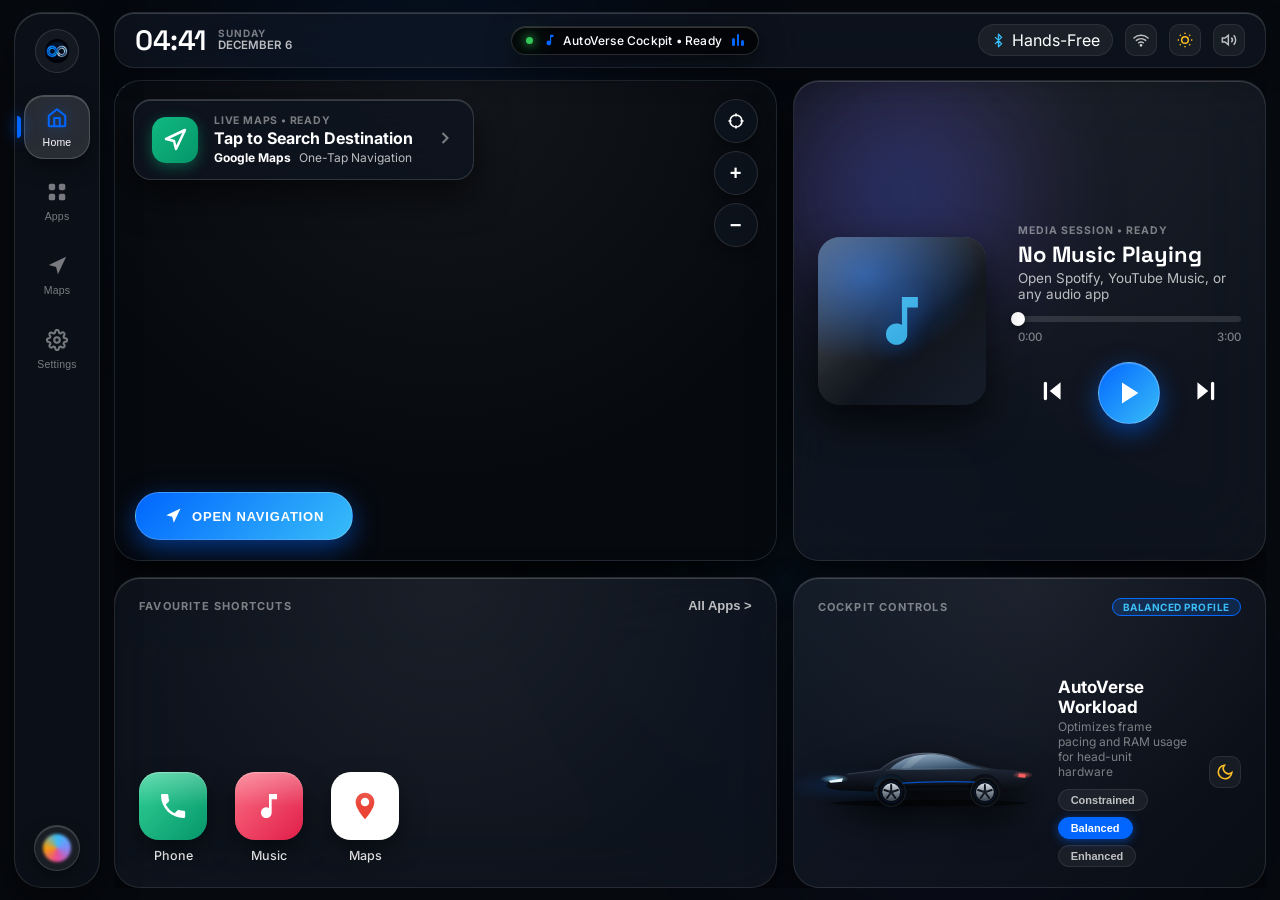
==== commit 09eab260: "0.25.2: use the user's real AutoVerse logo mark - dock emblem now renders the actual logo artwork (t" ====
--- a/app/src/main/assets/cockpit/index.html
+++ b/app/src/main/assets/cockpit/index.html
@@ -32,30 +32,7 @@
       <div class="dock-header">
         <!-- Automotive Emblem with Prismatic Sheen -->
         <div class="dock-brand-emblem" id="brandEmblem" title="AutoVerse Cockpit OS">
-          <svg viewBox="0 0 40 40" width="42" height="42" fill="none">
-            <defs>
-              <linearGradient id="avLoopBlue" x1="4" y1="18" x2="20" y2="18" gradientUnits="userSpaceOnUse">
-                <stop stop-color="#6FC4FF"/>
-                <stop offset="1" stop-color="#0E71FD"/>
-              </linearGradient>
-              <linearGradient id="avLoopChrome" x1="21" y1="18" x2="36" y2="18" gradientUnits="userSpaceOnUse">
-                <stop stop-color="#C7D2E2"/>
-                <stop offset="0.55" stop-color="#F2F6FC"/>
-                <stop offset="1" stop-color="#94A1B3"/>
-              </linearGradient>
-              <clipPath id="avLoopRightClip"><rect x="20" y="0" width="20" height="40"/></clipPath>
-              <filter id="appleGlow" x="-20%" y="-20%" width="140%" height="140%">
-                <feGaussianBlur stdDeviation="3.5" result="blur" />
-                <feComposite in="SourceGraphic" in2="blur" operator="over" />
-              </filter>
-            </defs>
-            <circle cx="20" cy="20" r="18" fill="rgba(255, 255, 255, 0.04)" stroke="rgba(255, 255, 255, 0.12)" stroke-width="1.2"/>
-            <path d="M12 24C8.68629 24 6 21.3137 6 18C6 14.6863 8.68629 12 12 12C15.3137 12 18 14.6863 20 18C22 21.3137 24.6863 24 28 24C31.3137 24 34 21.3137 34 18C34 14.6863 31.3137 12 28 12C24.6863 12 22 14.6863 20 18C18 21.3137 15.3137 24 12 24Z" stroke="url(#avLoopBlue)" stroke-width="3.2" stroke-linecap="round" stroke-linejoin="round" filter="url(#appleGlow)"/>
-            <g clip-path="url(#avLoopRightClip)">
-              <path d="M12 24C8.68629 24 6 21.3137 6 18C6 14.6863 8.68629 12 12 12C15.3137 12 18 14.6863 20 18C22 21.3137 24.6863 24 28 24C31.3137 24 34 21.3137 34 18C34 14.6863 31.3137 12 28 12C24.6863 12 22 14.6863 20 18C18 21.3137 15.3137 24 12 24Z" stroke="url(#avLoopChrome)" stroke-width="3.2" stroke-linecap="round" stroke-linejoin="round" filter="url(#appleGlow)"/>
-              <circle cx="28" cy="18" r="3.7" stroke="#35B4F2" stroke-width="1.3" stroke-dasharray="1.1 1.8" stroke-linecap="round" opacity="0.95"/>
-            </g>
-          </svg>
+          <img src="assets/brand_mark.png" alt="AutoVerse" class="dock-brand-img" />
         </div>
       </div>
 
--- a/app/src/main/assets/cockpit/style.css
+++ b/app/src/main/assets/cockpit/style.css
@@ -249,8 +249,21 @@
   display: flex;
   align-items: center;
   justify-content: center;
+  width: 44px;
+  height: 44px;
+  border-radius: 50%;
+  background: rgba(255, 255, 255, 0.04);
+  border: 1px solid rgba(255, 255, 255, 0.12);
   transition: transform 0.3s var(--ease-spring);
   cursor: pointer;
+}
+
+/* The user's real AutoVerse logo mark (only intentional image asset) */
+.dock-brand-img {
+  width: 36px;
+  height: 36px;
+  display: block;
+  object-fit: contain;
 }
 
 .dock-brand-emblem:hover {
@@ -382,7 +395,9 @@
   height: 100vh;
   overflow: hidden;
   position: relative;
-  padding: 12px 18px 14px 14px;
+  /* symmetric frame: every edge matches the dock's own 14px side / 12px
+     top-bottom margins so content and rail share one alignment grid */
+  padding: 12px 14px;
 }
 
 /* ==========================================================================
@@ -798,7 +813,7 @@
 .screen-canvas {
   flex: 1;
   display: none;
-  height: calc(100vh - 84px);
+  height: calc(100vh - 92px);
   overflow: hidden;
 }
 
@@ -2483,7 +2498,7 @@
 }
 
 .settings-sidebar-col {
-  padding: 18px;
+  padding: 20px;
   display: flex;
   flex-direction: column;
   gap: 14px;
@@ -2618,13 +2633,14 @@
 }
 
 .apple-theme-carousel {
-  display: flex;
+  display: grid;
+  grid-template-columns: repeat(auto-fit, minmax(64px, 1fr));
   gap: 12px;
   margin-bottom: 16px;
 }
 
 .theme-card-unit {
-  flex: 1;
+  min-width: 0;
   display: flex;
   flex-direction: column;
   align-items: center;
@@ -3669,7 +3685,8 @@
   .dock-header {
     margin-bottom: 12px;
   }
-  .dock-brand-emblem svg {
+  .dock-brand-emblem svg,
+  .dock-brand-emblem .dock-brand-img {
     width: 30px;
     height: 30px;
   }
@@ -3683,10 +3700,10 @@
   }
 
   .cockpit-viewport {
-    padding: 8px 12px 10px 10px;
+    padding: 8px 10px;
   }
   .screen-canvas {
-    height: calc(100vh - 66px);
+    height: calc(100vh - 68px);
   }
   .home-bento-grid {
     grid-template-rows: 1.35fr 1fr;
@@ -4645,12 +4662,13 @@
     padding-bottom: 0;
   }
   .settings-nav-shelf {
-    flex-direction: row;
-    flex-wrap: wrap;
+    display: grid;
+    width: 100%;
+    grid-template-columns: repeat(auto-fit, minmax(150px, 1fr));
     gap: 6px;
   }
   .apple-settings-cell {
-    flex: 1 1 150px;
+    min-width: 0;
   }
 }
 
